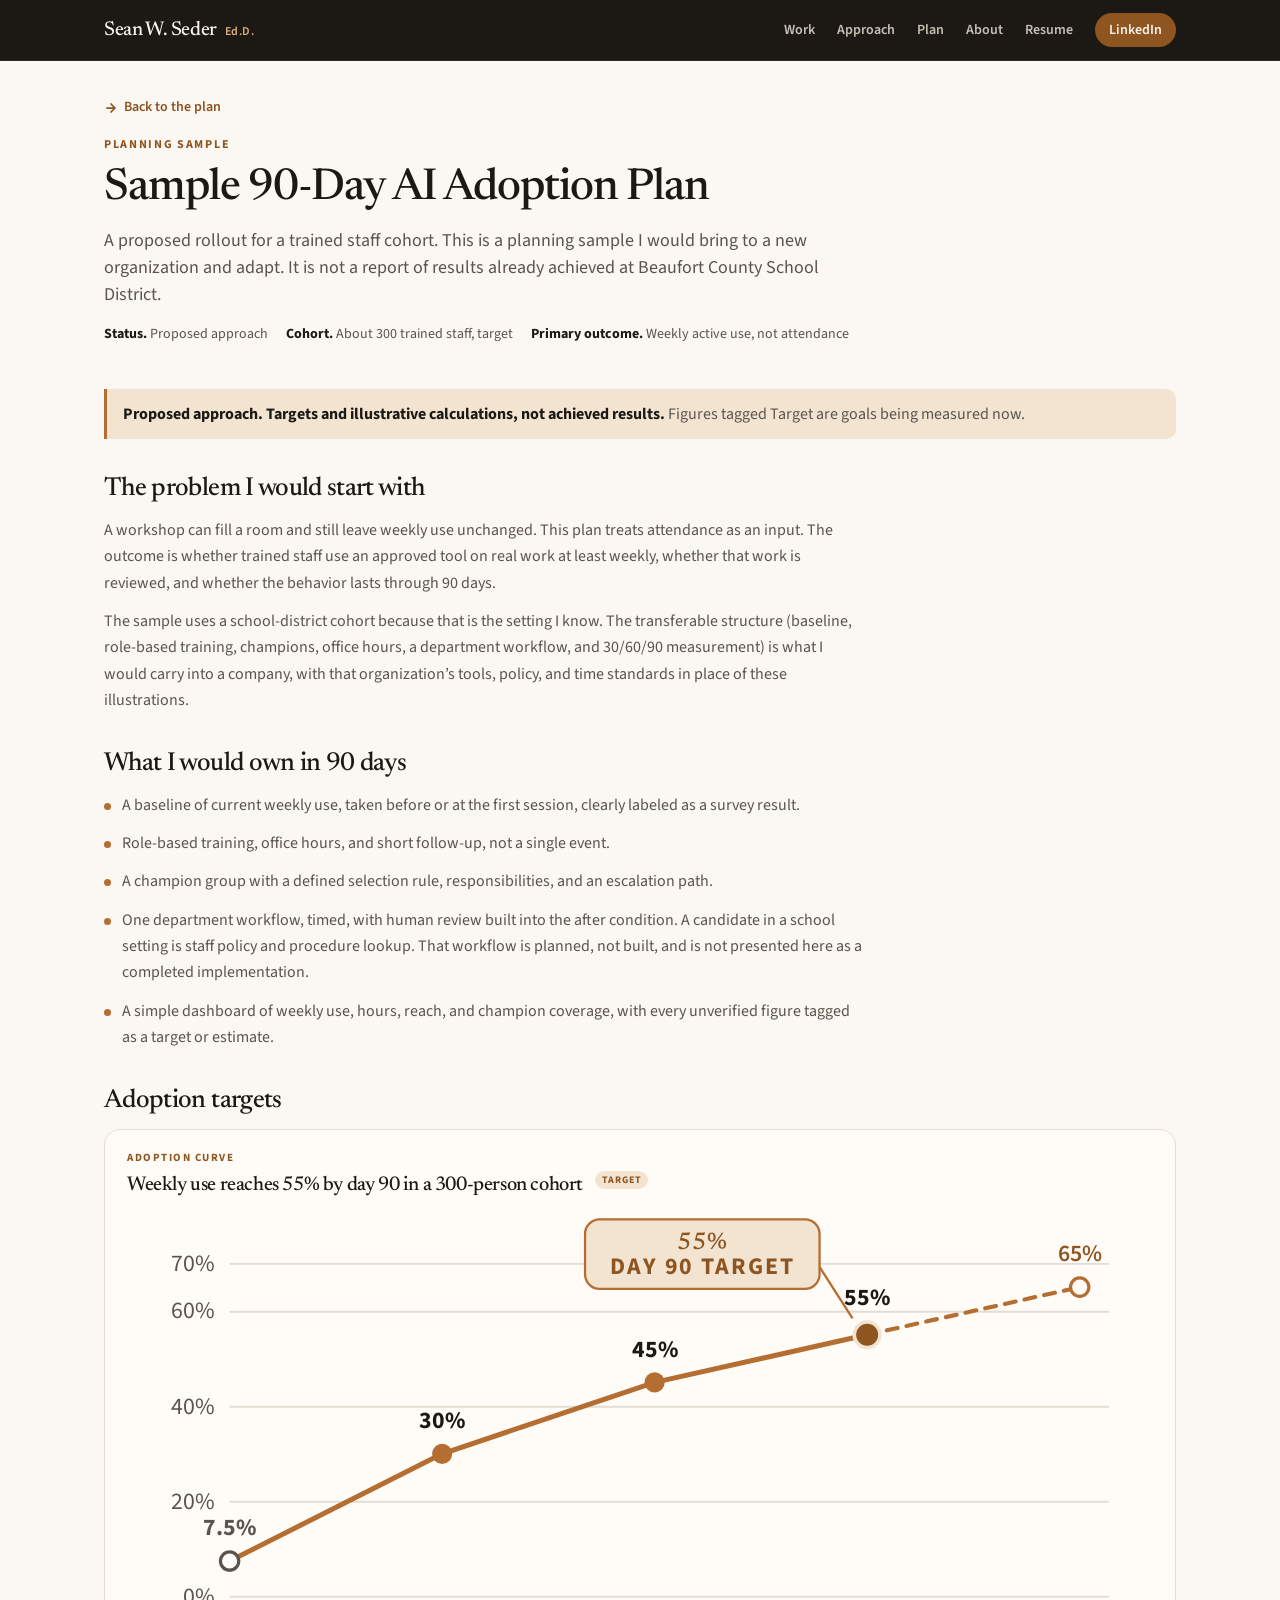
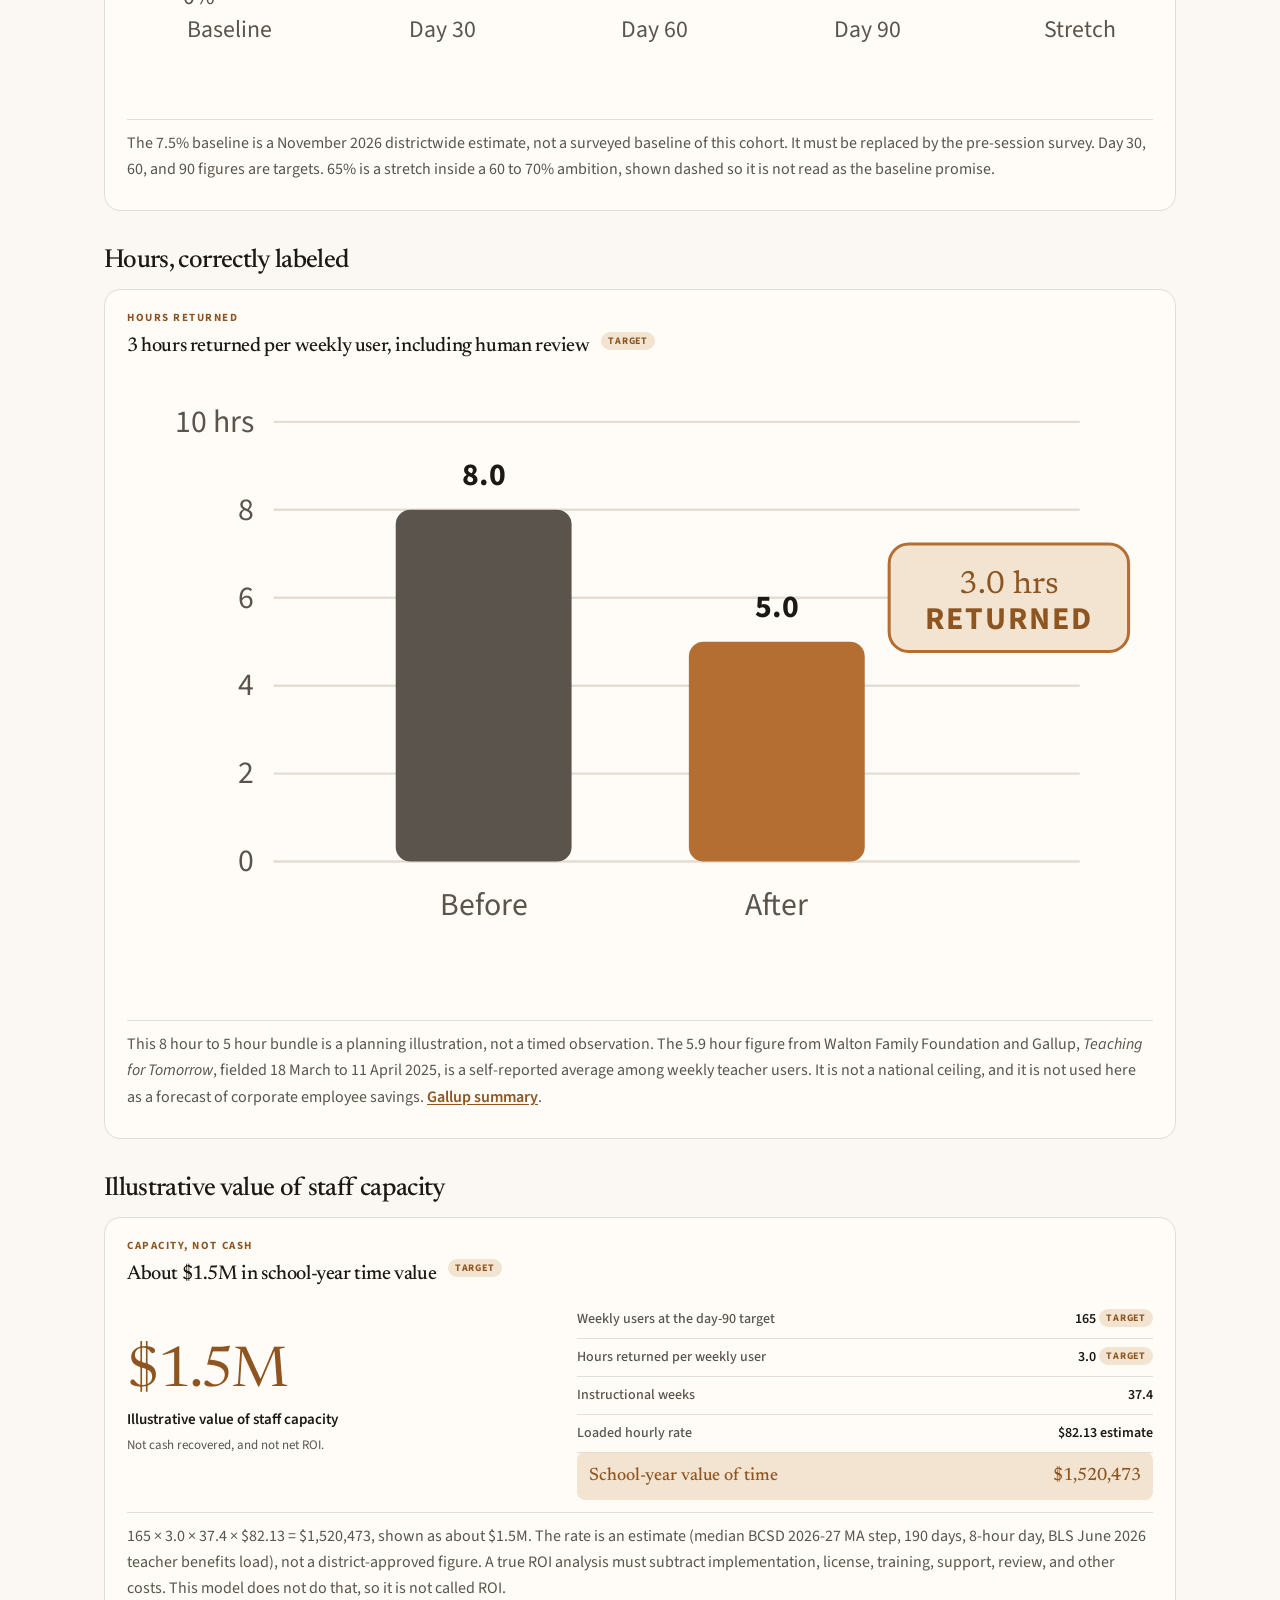
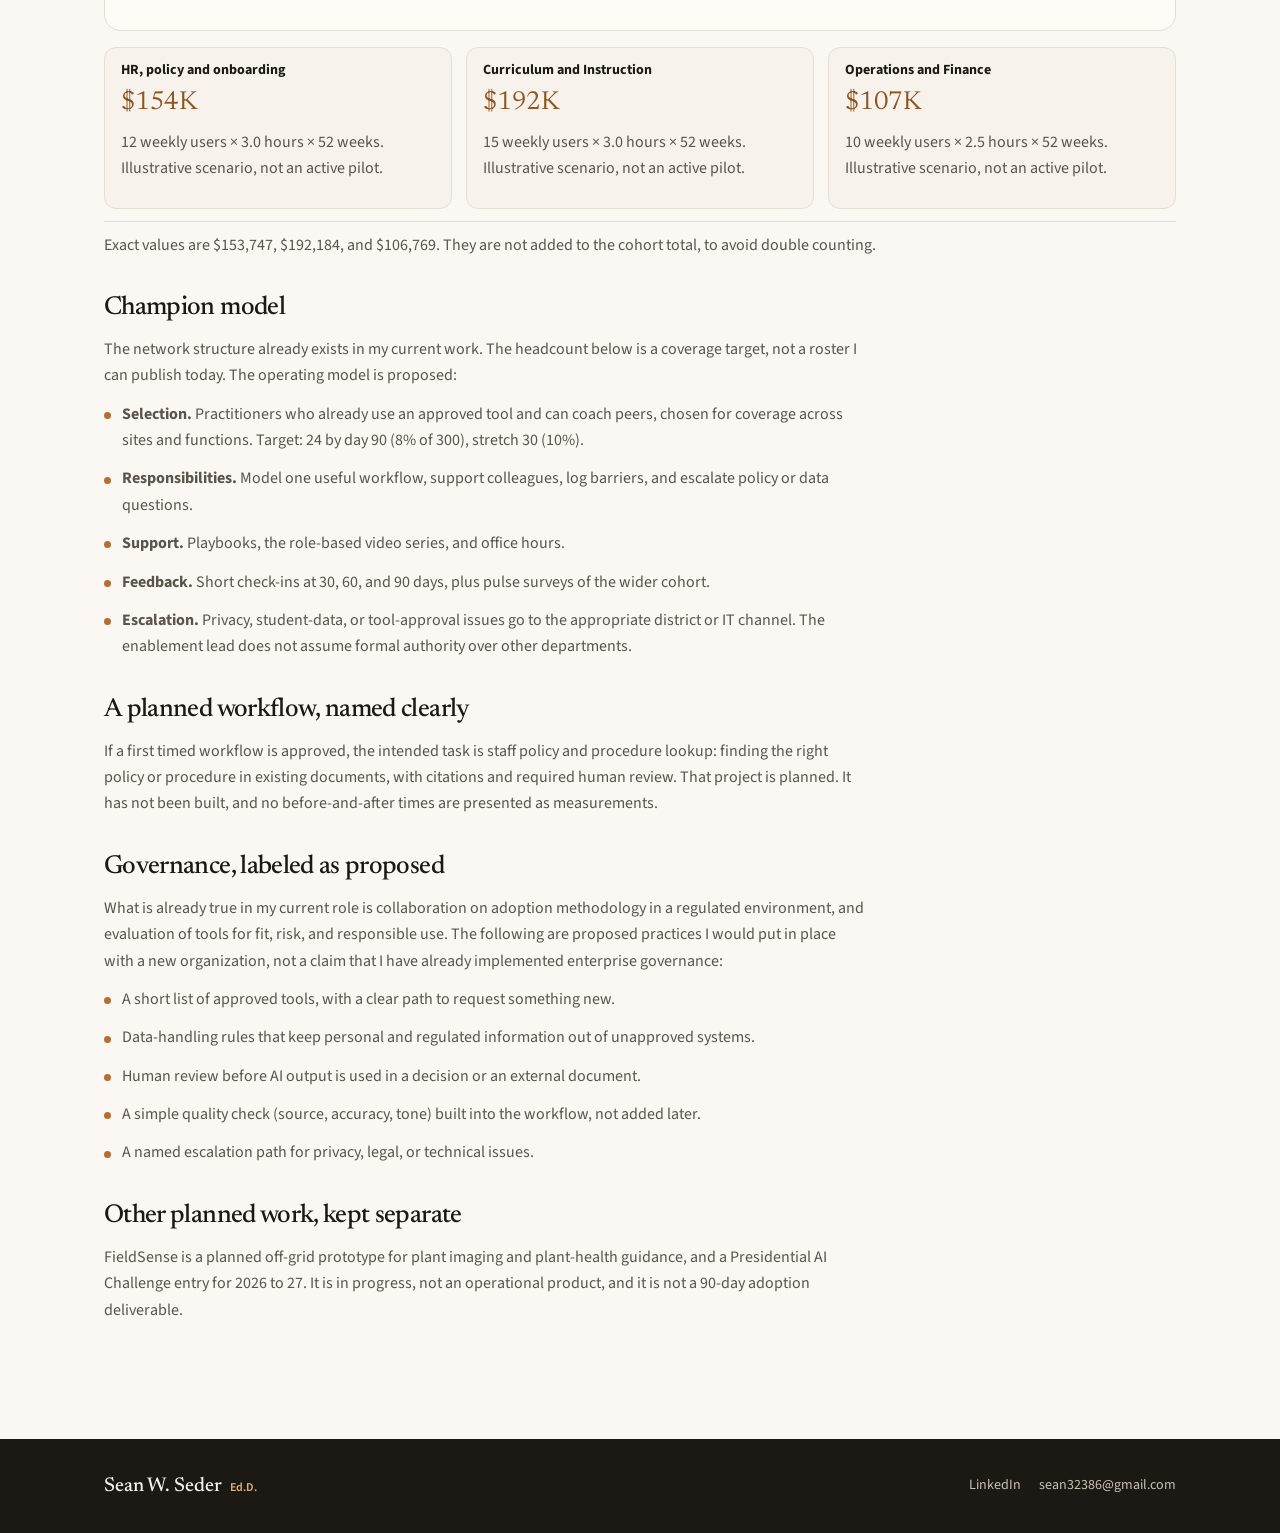
==== case-90day.html @ 85eab25c "Publish portfolio v7; keep v6 at /v6/" ====
<!DOCTYPE html>
<html lang="en">
<head>
<meta charset="utf-8">
<meta name="viewport" content="width=device-width, initial-scale=1">
<title>Sample 90-Day AI Adoption Plan | Sean W. Seder, Ed.D.</title>
<meta name="description" content="A proposed 90-day AI adoption plan with labeled targets, not achieved results, by Sean W. Seder, Ed.D.">
<link rel="preconnect" href="https://fonts.googleapis.com">
<link rel="preconnect" href="https://fonts.gstatic.com" crossorigin>
<link href="https://fonts.googleapis.com/css2?family=Newsreader:opsz,wght@6..72,500;6..72,600&family=Source+Sans+3:wght@400;600;700&display=swap" rel="stylesheet">
<link rel="stylesheet" href="styles.css">
<style>/* Concept B v7. Public, evidence-first. No em dashes in any copy. */
:root {
  --charcoal: #1C1915;
  --charcoal-800: #2C2823;
  --stone-600: #5A544C;
  --stone-200: #E4DDD4;
  --stone-100: #EFE8DF;
  --stone-on-dark: #C9C0B4;
  --ivory: #F7F3EC;
  --paper: #FBF7F2;
  --cream: #FFFCF8;
  --copper: #B56E32;
  --copper-dark: #8E5520;
  --copper-deep: #7A481C;
  --copper-light: #E0B07A;
  --copper-soft: #F3E4D2;
  --copper-line: #C4A574;
  --focus: #8E5520;
  --shadow: 0 16px 40px rgba(28, 25, 21, 0.10);
  --shadow-soft: 0 8px 24px rgba(28, 25, 21, 0.06);
  --wrap: 1120px;
  --pad: 24px;
}
* { box-sizing: border-box; margin: 0; padding: 0; }
html { scroll-behavior: smooth; }
html, body {
  background: var(--paper);
  color: var(--charcoal);
  font-family: "Source Sans 3", "Source Sans Pro", sans-serif;
  line-height: 1.5;
  -webkit-font-smoothing: antialiased;
  text-rendering: optimizeLegibility;
}
body { overflow-x: clip; }
img { display: block; max-width: 100%; height: auto; }
a { color: inherit; text-decoration: none; }
a:hover { color: var(--copper-dark); }
button { font: inherit; background: none; border: 0; cursor: pointer; color: inherit; }
ul, ol { list-style: none; }
h1, h2, h3, h4, .serif {
  font-family: Newsreader, "Times New Roman", serif;
  font-weight: 500;
  letter-spacing: -0.025em;
  line-height: 1.15;
  color: var(--charcoal);
}
:focus-visible { outline: 2px solid var(--focus); outline-offset: 3px; }

.skip {
  position: absolute; left: 16px; top: -48px;
  background: var(--charcoal); color: var(--ivory);
  padding: 8px 14px; z-index: 50; border-radius: 6px; font-weight: 600; font-size: 14px;
}
.skip:focus { top: 10px; }

.wrap {
  width: 100%;
  max-width: var(--wrap);
  margin: 0 auto;
  padding-left: var(--pad);
  padding-right: var(--pad);
}

/* Target tag: small, tasteful, for unverified figures only */
.tg, .tag-target {
  display: inline-flex; align-items: center; justify-content: center;
  height: 18px; padding: 0 7px; border-radius: 100px;
  font-family: "Source Sans 3", sans-serif;
  font-size: 10px; font-weight: 700; letter-spacing: 0.08em;
  text-transform: uppercase; line-height: 1;
  background: var(--copper-soft); color: var(--copper-dark);
  vertical-align: middle; white-space: nowrap;
  position: relative; top: -1px;
}
h2 .tg, h3 .tg, .kpi-value .tg { margin-left: 8px; top: -6px; }
.kpi-value .tg { top: -12px; }

.status {
  display: inline-flex; align-items: center; height: 22px; padding: 0 9px;
  border-radius: 100px; font-size: 11px; font-weight: 600;
  letter-spacing: 0.05em; text-transform: uppercase; white-space: nowrap;
}
.status-delivered { background: var(--stone-100); color: var(--charcoal-800); }
.status-proto { background: var(--copper-soft); color: var(--copper-dark); }
.status-beta { background: var(--stone-100); color: var(--charcoal-800); }
.status-plan { background: var(--cream); color: var(--copper-dark); border: 1px dashed var(--copper-line); }

.kicker {
  font-size: 12px; letter-spacing: 0.14em; text-transform: uppercase;
  color: var(--copper-dark); font-weight: 700; margin-bottom: 8px;
}
.kicker.on-dark { color: var(--copper-light); }
.section-title { font-size: clamp(26px, 3vw, 34px); }
.section-head {
  display: flex; justify-content: space-between; align-items: flex-end;
  gap: 24px; margin-bottom: 28px; flex-wrap: wrap;
}
.section-lede {
  font-size: 16px; color: var(--stone-600); max-width: 520px; line-height: 1.5;
}

/* Header */
.site-header {
  background: var(--charcoal); color: var(--ivory);
  position: sticky; top: 0; z-index: 30;
  border-bottom: 1px solid rgba(247, 243, 236, 0.08);
}
.site-header .wrap {
  min-height: 60px;
  display: flex; align-items: center; gap: 20px;
}
.wordmark {
  display: flex; align-items: baseline; gap: 8px;
  color: var(--ivory); flex-shrink: 0;
}
.wordmark:hover { color: var(--ivory); }
.wm-name {
  font-family: Newsreader, serif; font-weight: 500;
  font-size: 20px; letter-spacing: -0.02em; line-height: 1;
}
.wm-edd {
  font-family: "Source Sans 3", sans-serif;
  font-size: 12px; font-weight: 600; letter-spacing: 0.04em;
  color: var(--copper-light);
}
.primary-nav {
  display: flex; align-items: center; gap: 22px; margin-left: auto;
  font-size: 14px; font-weight: 600; color: var(--stone-on-dark);
}
.primary-nav a:hover { color: var(--ivory); }
.nav-cta {
  background: var(--copper-dark); color: var(--ivory) !important;
  height: 34px; padding: 0 14px; border-radius: 999px;
  display: inline-flex; align-items: center;
}
.nav-cta:hover { background: var(--copper-deep); color: var(--ivory) !important; }
.menu-toggle { display: none; }
.mobile-panel { display: none; }

/* Buttons */
.btn {
  display: inline-flex; align-items: center; justify-content: center;
  height: 44px; padding: 0 20px; border-radius: 999px;
  font-size: 15px; font-weight: 600; gap: 8px;
}
.btn-primary { background: var(--copper-dark); color: var(--ivory) !important; }
.btn-primary:hover { background: var(--copper-deep); color: var(--ivory) !important; }
.btn-ghost { background: transparent; color: var(--ivory) !important; border: 1px solid rgba(247, 243, 236, 0.30); }
.btn-ghost:hover { border-color: var(--ivory); color: var(--ivory) !important; }
.btn-ghost-dark { background: transparent; color: var(--charcoal); border: 1px solid var(--stone-200); }
.btn-ghost-dark:hover { border-color: var(--charcoal); color: var(--charcoal); }

/* Hero */
.hero {
  background: var(--charcoal); color: var(--ivory);
  padding: 48px 0 92px;
}
.hero .wrap {
  display: grid; grid-template-columns: 200px 1fr; gap: 56px; align-items: center;
}
.portrait { justify-self: start; }
.photo-wrap {
  position: relative; width: 200px; height: 200px;
}
.photo-accent {
  /* One simple copper rounded square, offset. No rings. */
  position: absolute; right: -10px; bottom: -10px;
  width: 186px; height: 186px; border-radius: 28px;
  background: var(--copper); z-index: 0;
}
.photo {
  position: relative; z-index: 1;
  width: 186px; height: 186px; border-radius: 24px;
  overflow: hidden;
  background: var(--stone-100);
  box-shadow: 0 8px 24px rgba(0, 0, 0, 0.28);
}
.photo img { width: 100%; height: 100%; object-fit: cover; object-position: center 18%; }
.hero-copy { min-width: 0; }
.hero h1 {
  font-size: clamp(34px, 4.4vw, 52px);
  line-height: 1.04;
  color: var(--ivory);
  margin: 0 0 16px;
}
.hero-support {
  font-size: 18px; line-height: 1.45;
  color: var(--stone-on-dark);
  max-width: 640px;
  font-weight: 400;
}
.avail {
  margin-top: 16px;
  font-size: 14px; font-weight: 600;
  color: var(--copper-light);
  letter-spacing: 0.01em;
}
.hero .rule { width: 48px; height: 2px; background: var(--copper); margin: 22px 0; }
.hero .actions { display: flex; gap: 12px; flex-wrap: wrap; }

/* Proof band */
.proof {
  position: relative; z-index: 2;
  margin-top: -52px; padding-bottom: 8px;
}
.proof-card {
  background: var(--cream);
  border: 1px solid var(--stone-200);
  border-radius: 18px;
  box-shadow: var(--shadow);
  display: grid;
  grid-template-columns: repeat(4, 1fr);
  overflow: hidden;
}
.kpi {
  padding: 22px 22px 20px;
  border-right: 1px solid var(--stone-200);
  min-width: 0;
}
.kpi:last-child { border-right: 0; }
.kpi-value {
  font-family: Newsreader, serif;
  font-weight: 500;
  font-size: clamp(32px, 3.2vw, 44px);
  letter-spacing: -0.03em;
  line-height: 1;
  color: var(--charcoal);
  font-variant-numeric: tabular-nums;
  font-feature-settings: "tnum";
}
.kpi-value .unit { font-size: 0.52em; letter-spacing: -0.02em; }
.kpi-label { font-size: 14px; font-weight: 600; line-height: 1.3; margin-top: 10px; color: var(--charcoal); }
.kpi-sub { font-size: 13px; color: var(--stone-600); line-height: 1.4; margin-top: 4px; }

/* Sections */
section.work, section.approach, section.plan, section.about, section.contact, section.case {
  padding: 72px 0;
}
section.approach, section.about { background: var(--ivory); border-top: 1px solid var(--stone-200); border-bottom: 1px solid var(--stone-200); }
section.plan { padding-top: 72px; }

/* Work cards */
.cards { display: grid; grid-template-columns: repeat(3, 1fr); gap: 20px; }
.card {
  background: var(--cream); border: 1px solid var(--stone-200); border-radius: 16px;
  overflow: hidden; display: flex; flex-direction: column; min-width: 0;
  box-shadow: var(--shadow-soft);
}
.card:hover { border-color: var(--copper-line); }
.card-visual {
  height: 168px; background: var(--ivory);
  border-bottom: 1px solid var(--stone-200);
  display: flex; align-items: center; justify-content: center;
  padding: 16px 18px;
}
.card-visual svg { width: 100%; height: 100%; }
.card-body { padding: 18px 20px 20px; display: flex; flex-direction: column; flex: 1; }
.card-top { display: flex; justify-content: space-between; align-items: flex-start; gap: 10px; margin-bottom: 8px; }
.card h3 { font-size: 22px; }
.card-desc { font-size: 15px; line-height: 1.5; color: var(--stone-600); margin: 8px 0 16px; }
.card-link {
  margin-top: auto; font-size: 14px; font-weight: 700; color: var(--copper-dark);
  display: inline-flex; align-items: center; gap: 6px;
}
.card-link:hover { color: var(--copper-deep); }
.card-link svg { width: 14px; height: 14px; }

/* Approach */
.steps { display: grid; grid-template-columns: repeat(2, 1fr); gap: 18px; }
.step {
  background: var(--cream); border: 1px solid var(--stone-200);
  border-radius: 14px; padding: 20px 22px;
}
.step-num {
  font-family: Newsreader, serif; font-size: 22px; color: var(--copper-dark);
  font-weight: 500; margin-bottom: 6px;
}
.step h3 { font-size: 20px; margin-bottom: 8px; }
.step p { font-size: 15px; color: var(--stone-600); line-height: 1.5; }

/* Plan notice */
.plan-note {
  font-size: 15px; color: var(--stone-600);
  background: var(--copper-soft);
  border-left: 3px solid var(--copper);
  padding: 12px 16px; border-radius: 0 10px 10px 0;
  margin-bottom: 28px; line-height: 1.45;
}
.plan-note strong { color: var(--charcoal); font-weight: 700; }

.exhibits { display: grid; grid-template-columns: 1fr 1fr; gap: 20px; }
.exhibit {
  background: var(--cream);
  border: 1px solid var(--stone-200);
  border-radius: 16px;
  padding: 20px 22px 16px;
  display: flex; flex-direction: column; min-width: 0;
}
.exhibit.wide { grid-column: 1 / -1; }
.exhibit-kicker {
  font-size: 11px; letter-spacing: 0.14em; text-transform: uppercase;
  color: var(--copper-dark); font-weight: 700; margin-bottom: 6px;
}
.exhibit-title {
  font-family: Newsreader, serif; font-weight: 500; font-size: 20px;
  letter-spacing: -0.02em; line-height: 1.3; margin-bottom: 14px;
}
.exhibit-viz { flex: 1; display: flex; align-items: center; justify-content: center; min-width: 0; }
.exhibit-viz svg { width: 100%; height: auto; max-width: 100%; }
.exhibit-source {
  font-size: 12.5px; color: var(--stone-600); line-height: 1.45;
  margin-top: 12px; padding-top: 10px; border-top: 1px solid var(--stone-200);
}
.exhibit-source a { color: var(--copper-dark); font-weight: 600; text-decoration: underline; text-underline-offset: 2px; }

/* Value block */
.value-grid { display: grid; grid-template-columns: 0.85fr 1.15fr; gap: 24px; align-items: center; width: 100%; }
.value-hero { text-align: left; }
.value-amount {
  font-family: Newsreader, serif; font-size: 56px; letter-spacing: -0.03em; line-height: 1;
  color: var(--copper-dark); font-variant-numeric: tabular-nums;
}
.value-caption { font-size: 15px; font-weight: 600; margin-top: 8px; }
.value-sub { font-size: 13px; color: var(--stone-600); margin-top: 4px; }
.formula { width: 100%; border-collapse: collapse; font-size: 14px; }
.formula th, .formula td {
  text-align: left; padding: 8px 0; border-bottom: 1px solid var(--stone-200); vertical-align: top;
}
.formula th { font-weight: 500; color: var(--stone-600); padding-right: 12px; }
.formula td { text-align: right; font-variant-numeric: tabular-nums; font-weight: 600; }
.formula tr.total th, .formula tr.total td {
  border-bottom: 0; background: var(--copper-soft);
  font-family: Newsreader, serif; font-size: 18px; font-weight: 500; color: var(--copper-dark);
  padding: 10px 12px;
}
.formula tr.total th { border-radius: 8px 0 0 8px; }
.formula tr.total td { border-radius: 0 8px 8px 0; }

.depts { display: grid; grid-template-columns: repeat(3, 1fr); gap: 14px; width: 100%; }
.dept {
  background: var(--ivory); border: 1px solid var(--stone-200);
  border-radius: 12px; padding: 14px 16px;
}
.dept h4 { font-family: "Source Sans 3", sans-serif; font-size: 14px; font-weight: 700; letter-spacing: 0; margin-bottom: 6px; }
.dept .amt {
  font-family: Newsreader, serif; font-size: 26px; color: var(--copper-dark);
  letter-spacing: -0.02em; font-variant-numeric: tabular-nums;
}
.dept p { font-size: 13px; color: var(--stone-600); margin-top: 6px; line-height: 1.4; }

/* Champions */
.champ-grid { display: grid; grid-template-columns: 160px 1fr; gap: 24px; width: 100%; align-items: start; }
.champ-stat { text-align: left; }
.champ-num {
  font-family: Newsreader, serif; font-size: 56px; letter-spacing: -0.03em; line-height: 1;
  color: var(--copper-dark); font-variant-numeric: tabular-nums;
}
.champ-list { display: grid; gap: 10px; }
.champ-item { font-size: 14.5px; color: var(--stone-600); line-height: 1.45; }
.champ-item strong { color: var(--charcoal); font-weight: 700; display: block; margin-bottom: 1px; }

/* Reach / quality */
.bars { width: 100%; display: grid; gap: 12px; }
.bar-row { display: grid; grid-template-columns: 88px 1fr 64px; gap: 10px; align-items: center; font-size: 13px; }
.bar-row .lab { color: var(--stone-600); font-weight: 600; }
.bar-row .val { text-align: right; font-variant-numeric: tabular-nums; font-weight: 700; }
.bar-track { height: 12px; background: var(--stone-100); border-radius: 99px; overflow: hidden; }
.bar-fill { height: 100%; background: var(--copper); border-radius: 99px; }
.measure-list { display: grid; gap: 10px; width: 100%; }
.measure-item {
  display: grid; grid-template-columns: 28px 1fr; gap: 12px; align-items: start;
  font-size: 14.5px; color: var(--stone-600); line-height: 1.45;
}
.measure-item .dot {
  width: 28px; height: 28px; border-radius: 50%;
  background: var(--copper-soft); color: var(--copper-dark);
  display: flex; align-items: center; justify-content: center;
  font-size: 12px; font-weight: 700;
}

.plan-cta { margin-top: 28px; display: flex; justify-content: flex-start; }

/* About */
.about-grid { display: grid; grid-template-columns: 0.9fr 1.1fr; gap: 48px; }
.about-lead { font-family: Newsreader, serif; font-size: 24px; line-height: 1.35; margin-bottom: 16px; font-weight: 500; }
.about-grid p { font-size: 16px; line-height: 1.6; color: var(--stone-600); margin-bottom: 14px; }
.fact-list li {
  display: grid; grid-template-columns: 148px 1fr; gap: 16px;
  padding: 12px 0; border-bottom: 1px solid var(--stone-200);
  font-size: 15px; line-height: 1.45;
}
.fact-list li:first-child { border-top: 1px solid var(--stone-200); }
.fact-list strong { font-weight: 700; }
.fact-list span { color: var(--stone-600); }

/* Contact */
.contact-row {
  display: grid; grid-template-columns: 1.2fr 0.8fr; gap: 40px; align-items: start;
}
.contact-actions { display: flex; flex-wrap: wrap; gap: 12px; margin-top: 20px; }
.contact-list { display: grid; gap: 0; }
.contact-list a, .contact-list div {
  display: flex; justify-content: space-between; align-items: baseline; gap: 16px;
  padding: 14px 0; border-bottom: 1px solid var(--stone-200);
  font-size: 16px;
}
.contact-list a:first-child, .contact-list div:first-of-type { border-top: 1px solid var(--stone-200); }
.contact-list .lab { font-weight: 600; }
.contact-list .val { color: var(--stone-600); font-weight: 500; word-break: break-word; }

/* Footer */
.site-footer { background: var(--charcoal); color: var(--ivory); padding: 32px 0; }
.site-footer .wrap { display: flex; justify-content: space-between; align-items: center; gap: 24px; flex-wrap: wrap; }
.f-brand { display: flex; align-items: baseline; gap: 8px; }
.f-name { font-family: Newsreader, serif; font-size: 20px; font-weight: 500; }
.f-edd { font-size: 12px; font-weight: 600; color: var(--copper-light); }
.f-meta { font-size: 14px; color: var(--stone-on-dark); display: flex; gap: 18px; flex-wrap: wrap; }
.f-meta a:hover { color: var(--ivory); }

/* Case study pages */
.case-hero { padding: 36px 0 8px; }
.back {
  display: inline-flex; align-items: center; gap: 6px;
  font-size: 14px; font-weight: 600; color: var(--copper-dark); margin-bottom: 18px;
}
.case-hero h1 { font-size: clamp(30px, 4vw, 44px); margin: 10px 0 12px; max-width: 900px; }
.case-hero .lede { font-size: 18px; color: var(--stone-600); max-width: 720px; line-height: 1.5; }
.case-meta { display: flex; flex-wrap: wrap; gap: 8px 18px; margin-top: 16px; font-size: 14px; color: var(--stone-600); }
.case-meta strong { color: var(--charcoal); font-weight: 700; }
.case-body { padding: 36px 0 80px; }
.case-block { max-width: 760px; margin-bottom: 36px; }
.case-block h2 { font-size: 26px; margin-bottom: 12px; }
.case-block p, .case-block li { font-size: 16px; line-height: 1.65; color: var(--stone-600); margin-bottom: 12px; }
.case-block ul, .case-block ol { padding-left: 0; }
.case-block li { padding-left: 18px; position: relative; }
.case-block li::before {
  content: ""; position: absolute; left: 0; top: 0.7em;
  width: 7px; height: 7px; border-radius: 50%; background: var(--copper);
}
.case-block.wide { max-width: 1120px; }
.split { display: grid; grid-template-columns: 1fr 1fr; gap: 16px; margin: 16px 0 8px; }
.panel {
  background: var(--cream); border: 1px solid var(--stone-200);
  border-radius: 12px; padding: 16px 18px;
}
.panel h3 { font-family: "Source Sans 3", sans-serif; font-size: 14px; font-weight: 700; letter-spacing: 0; margin-bottom: 8px; }
.panel p, .panel li { font-size: 14.5px; margin-bottom: 6px; }
.missing {
  background: var(--ivory); border: 1px dashed var(--copper-line);
  border-radius: 12px; padding: 14px 16px; font-size: 14.5px; color: var(--stone-600);
}
.missing strong { color: var(--charcoal); }

/* Arch diagram helpers */
.arch {
  width: 100%; background: var(--cream); border: 1px solid var(--stone-200);
  border-radius: 16px; padding: 16px 12px 8px; margin: 8px 0 20px;
}

/* Responsive */
@media (max-width: 980px) {
  :root { --pad: 20px; }
  .hero .wrap { grid-template-columns: 160px 1fr; gap: 32px; }
  .photo-wrap, .photo-accent, .photo { }
  .photo-wrap { width: 160px; height: 160px; }
  .photo-accent { width: 148px; height: 148px; right: -8px; bottom: -8px; border-radius: 22px; }
  .photo { width: 148px; height: 148px; border-radius: 20px; }
  .proof-card, .cards, .exhibits, .steps, .about-grid, .contact-row, .value-grid, .depts, .champ-grid, .split {
    grid-template-columns: 1fr 1fr;
  }
  .depts, .champ-grid, .value-grid, .about-grid, .contact-row { grid-template-columns: 1fr; }
  .cards { grid-template-columns: 1fr; }
  .primary-nav a:not(.nav-cta) { display: none; }
  .menu-toggle { display: inline-flex; margin-left: auto; color: var(--ivory); font-size: 14px; font-weight: 600; height: 34px; padding: 0 12px; border: 1px solid rgba(247,243,236,0.28); border-radius: 999px; align-items: center; }
  .site-header { position: relative; }
  .site-header.is-open .mobile-panel,
  .site-header:has(.menu-toggle[open]) { }
  .mobile-panel {
    display: none; position: absolute; left: 0; right: 0; top: 100%;
    background: var(--charcoal); border-bottom: 1px solid rgba(247,243,236,0.1);
    padding: 8px 24px 20px; flex-direction: column; gap: 4px;
  }
  .site-header:has(.menu-toggle[open]) .mobile-panel,
  .mobile-panel.is-on { display: flex; }
  .mobile-panel a {
    color: var(--stone-on-dark); font-weight: 600; font-size: 16px; padding: 10px 0;
    border-bottom: 1px solid rgba(247,243,236,0.08);
  }
  .mobile-panel a:hover { color: var(--ivory); }
  /* details-based toggle */
  details.menu-toggle { position: static; }
  details.menu-toggle summary { list-style: none; cursor: pointer; }
  details.menu-toggle summary::-webkit-details-marker { display: none; }
  details.menu-toggle[open] + .mobile-panel { display: flex; }
}
/* Fallback if :has not applied: use checkbox */
@media (max-width: 980px) {
  #nav-check { display: none; }
  #nav-check:checked ~ .mobile-panel { display: flex; }
}

@media (max-width: 700px) {
  :root { --pad: 16px; }
  .hero { padding: 32px 0 80px; }
  .hero .wrap { grid-template-columns: 1fr; gap: 24px; justify-items: start; }
  .hero h1 { font-size: 32px; }
  .hero-support { font-size: 16px; }
  .proof-card { grid-template-columns: 1fr; }
  .kpi { border-right: 0; border-bottom: 1px solid var(--stone-200); }
  .kpi:last-child { border-bottom: 0; }
  .exhibits, .steps, .split { grid-template-columns: 1fr; }
  section.work, section.approach, section.plan, section.about, section.contact, section.case { padding: 48px 0; }
  .value-amount, .champ-num { font-size: 44px; }
  .bar-row { grid-template-columns: 72px 1fr 56px; font-size: 12.5px; }
  .fact-list li { grid-template-columns: 1fr; gap: 4px; }
  .section-head { align-items: flex-start; }
}

@media (prefers-reduced-motion: reduce) {
  html { scroll-behavior: auto; }
}

/* Nav checkbox pattern */
.nav-check { position: absolute; width: 1px; height: 1px; overflow: hidden; clip: rect(0 0 0 0); }
label.menu-toggle { display: none; }
.mobile-panel { display: none; }

@media (max-width: 980px) {
  .primary-nav { display: none; }
  label.menu-toggle {
    display: inline-flex; margin-left: auto;
    color: var(--ivory); font-size: 14px; font-weight: 600;
    height: 34px; padding: 0 14px;
    border: 1px solid rgba(247,243,236,0.28); border-radius: 999px;
    align-items: center; cursor: pointer;
  }
  label.menu-toggle:hover { border-color: var(--ivory); }
  .header-cta { display: inline-flex; }
  .mobile-panel {
    display: none; position: absolute; left: 0; right: 0; top: 100%;
    background: var(--charcoal);
    border-bottom: 1px solid rgba(247,243,236,0.1);
    padding: 8px var(--pad) 16px;
    flex-direction: column;
  }
  .nav-check:checked ~ .mobile-panel { display: flex; }
  .nav-check:focus-visible + label.menu-toggle { outline: 2px solid var(--copper-light); outline-offset: 3px; }
  .mobile-panel a {
    color: var(--stone-on-dark); font-weight: 600; font-size: 16px; padding: 12px 0;
    border-bottom: 1px solid rgba(247,243,236,0.08);
  }
  .mobile-panel a:hover { color: var(--ivory); }
}

/* Always-visible LinkedIn on small screens */
.header-cta {
  background: var(--copper-dark); color: var(--ivory) !important;
  height: 34px; padding: 0 14px; border-radius: 999px;
  display: none; align-items: center; font-size: 14px; font-weight: 600;
}
.header-cta:hover { background: var(--copper-deep); color: var(--ivory) !important; }
@media (max-width: 980px) {
  .header-cta { display: inline-flex; }
}

/* Chart label floor */
.exhibit-viz text { font-size: 13px; }

/* Icon sizing: inline arrows must stay 14px, never the SVG default size */
.btn svg,
.card-link svg,
.back svg,
.plan-cta svg {
  width: 14px;
  height: 14px;
  flex-shrink: 0;
  display: block;
}
.btn { white-space: nowrap; }
.back { white-space: nowrap; }
.section-head > div { flex: 1 1 280px; min-width: 0; }
.section-lede { flex: 0 1 420px; }
.bar-row { grid-template-columns: 110px 1fr 64px; }
@media (max-width: 700px) {
  .bar-row { grid-template-columns: 100px 1fr 52px; }
}
.arch { overflow: hidden; }
</style>
<link rel="icon" href="assets/favicon.svg" type="image/svg+xml">
<link rel="icon" href="assets/favicon-32.png" sizes="32x32">
<link rel="apple-touch-icon" href="assets/favicon-180.png">
</head>
<body>
<a class="skip" href="#main">Skip to content</a>
<header class="site-header">
  <div class="wrap">
    <a class="wordmark" href="index.html">
      <span class="wm-name">Sean W. Seder</span>
      <span class="wm-edd">Ed.D.</span>
    </a>
    <input type="checkbox" id="nav-check" class="nav-check" />
    <label class="menu-toggle" for="nav-check">Menu</label>
    <a class="header-cta" href="https://www.linkedin.com/in/sean-seder-4b7b10126">LinkedIn</a>
    <nav class="primary-nav" aria-label="Primary">
      <a href="index.html#work">Work</a>
      <a href="index.html#approach">Approach</a>
      <a href="index.html#plan">Plan</a>
      <a href="index.html#about">About</a>
      <a href="Sean_Seder_Resume.pdf">Resume</a>
      <a class="nav-cta" href="https://www.linkedin.com/in/sean-seder-4b7b10126">LinkedIn</a>
    </nav>
    <nav class="mobile-panel" aria-label="Mobile">
      <a href="index.html#work">Work</a>
      <a href="index.html#approach">Approach</a>
      <a href="index.html#plan">Plan</a>
      <a href="index.html#about">About</a>
      <a href="Sean_Seder_Resume.pdf">Resume</a>
      <a href="https://www.linkedin.com/in/sean-seder-4b7b10126">LinkedIn</a>
    </nav>
  </div>
</header>
<main id="main">
<section class="case-hero">
  <div class="wrap">
    <a class="back" href="index.html#plan"><svg viewBox="0 0 14 14" width="14" height="14" fill="none" aria-hidden="true"><path d="M3 7h8M7 3l4 4-4 4" stroke="currentColor" stroke-width="1.75" stroke-linecap="round" stroke-linejoin="round"/></svg> Back to the plan</a>
    <div class="kicker">Planning sample</div>
    <h1>Sample 90-Day AI Adoption Plan</h1>
    <p class="lede">A proposed rollout for a trained staff cohort. This is a planning sample I would bring to a new organization and adapt. It is not a report of results already achieved at Beaufort County School District.</p>
    <div class="case-meta">
      <span><strong>Status.</strong> Proposed approach</span>
      <span><strong>Cohort.</strong> About 300 trained staff, target</span>
      <span><strong>Primary outcome.</strong> Weekly active use, not attendance</span>
    </div>
  </div>
</section>
<section class="case-body">
  <div class="wrap">
    <div class="case-block wide">
      <p class="plan-note"><strong>Proposed approach. Targets and illustrative calculations, not achieved results.</strong> Figures tagged Target are goals being measured now.</p>
    </div>
    <div class="case-block">
      <h2>The problem I would start with</h2>
      <p>A workshop can fill a room and still leave weekly use unchanged. This plan treats attendance as an input. The outcome is whether trained staff use an approved tool on real work at least weekly, whether that work is reviewed, and whether the behavior lasts through 90 days.</p>
      <p>The sample uses a school-district cohort because that is the setting I know. The transferable structure (baseline, role-based training, champions, office hours, a department workflow, and 30/60/90 measurement) is what I would carry into a company, with that organization’s tools, policy, and time standards in place of these illustrations.</p>
    </div>
    <div class="case-block">
      <h2>What I would own in 90 days</h2>
      <ul>
        <li>A baseline of current weekly use, taken before or at the first session, clearly labeled as a survey result.</li>
        <li>Role-based training, office hours, and short follow-up, not a single event.</li>
        <li>A champion group with a defined selection rule, responsibilities, and an escalation path.</li>
        <li>One department workflow, timed, with human review built into the after condition. A candidate in a school setting is staff policy and procedure lookup. That workflow is planned, not built, and is not presented here as a completed implementation.</li>
        <li>A simple dashboard of weekly use, hours, reach, and champion coverage, with every unverified figure tagged as a target or estimate.</li>
      </ul>
    </div>
    <div class="case-block wide">
      <h2>Adoption targets</h2>
      <div class="exhibit" style="margin-bottom:16px">
        <div class="exhibit-kicker">Adoption curve</div>
        <h3 class="exhibit-title">Weekly use reaches 55% by day 90 in a 300-person cohort <span class="tg">Target</span></h3>
        <div class="exhibit-viz"><svg viewBox="0 0 560 270" width="100%" role="img" aria-labelledby="adTitle adDesc">
  <title id="adTitle">Target adoption ladder from a 7.5 percent estimated baseline to a 55 percent day-90 target, with a 65 percent stretch</title>
  <desc id="adDesc">Line chart of weekly active use at an estimated baseline, then target values at day 30, day 60, day 90, and a stretch mark.</desc>
  <g fill="none" stroke="#E4DDD4" stroke-width="1">
    <line x1="56" y1="210" x2="536" y2="210"/>
    <line x1="56" y1="158.14" x2="536" y2="158.14"/>
    <line x1="56" y1="106.29" x2="536" y2="106.29"/>
    <line x1="56" y1="54.43" x2="536" y2="54.43"/>
    <line x1="56" y1="28.29" x2="536" y2="28.29"/>
  </g>
  <g font-family="Source Sans 3, sans-serif" font-size="13" fill="#5A544C" text-anchor="end">
    <text x="48" y="214">0%</text>
    <text x="48" y="162">20%</text>
    <text x="48" y="110">40%</text>
    <text x="48" y="58">60%</text>
    <text x="48" y="32">70%</text>
  </g>
  <g font-family="Source Sans 3, sans-serif" font-size="13" fill="#5A544C" text-anchor="middle">
    <text x="56" y="232">Baseline</text><text x="172" y="232">Day 30</text><text x="288" y="232">Day 60</text><text x="404" y="232">Day 90</text><text x="520" y="232">Stretch</text>
  </g>
  <path d="M56 190.5 L172 132.0 L288 93.0 L404 67.0" stroke="#B56E32" stroke-width="2.75" fill="none" stroke-linecap="round" stroke-linejoin="round"/>
  <path d="M404 67.0 L520 41.0" stroke="#B56E32" stroke-width="2.25" fill="none" stroke-dasharray="6 5" stroke-linecap="round"/>
  <circle cx="56" cy="190.5" r="5" fill="#FFFCF8" stroke="#5A544C" stroke-width="1.75"/>
  <circle cx="172" cy="132.0" r="5.5" fill="#B56E32"/>
  <circle cx="288" cy="93.0" r="5.5" fill="#B56E32"/>
  <circle cx="404" cy="67.0" r="7" fill="#8E5520" stroke="#F3E4D2" stroke-width="2"/>
  <circle cx="520" cy="41.0" r="5" fill="#FFFCF8" stroke="#B56E32" stroke-width="1.75"/>
  <text x="56" y="176.5" text-anchor="middle" font-family="Source Sans 3, sans-serif" font-size="13" font-weight="700" fill="#5A544C">7.5%</text>
  <text x="172" y="118.0" text-anchor="middle" font-family="Source Sans 3, sans-serif" font-size="13" font-weight="700" fill="#1C1915">30%</text>
  <text x="288" y="79.0" text-anchor="middle" font-family="Source Sans 3, sans-serif" font-size="13" font-weight="700" fill="#1C1915">45%</text>
  <text x="404" y="51.0" text-anchor="middle" font-family="Source Sans 3, sans-serif" font-size="13" font-weight="700" fill="#1C1915">55%</text>
  <text x="520" y="27.0" text-anchor="middle" font-family="Source Sans 3, sans-serif" font-size="13" font-weight="600" fill="#8E5520">65%</text>
  <rect x="250" y="4" width="128" height="38" rx="8" fill="#F3E4D2" stroke="#B56E32" stroke-width="1.25"/>
  <text x="314" y="20" text-anchor="middle" font-family="Newsreader, serif" font-size="16" font-weight="500" fill="#8E5520">55%</text>
  <text x="314" y="34" text-anchor="middle" font-family="Source Sans 3, sans-serif" font-size="10" font-weight="700" fill="#8E5520" letter-spacing="0.08em">DAY 90 TARGET</text>
  <path d="M378 30 L396 58" stroke="#B56E32" stroke-width="1.25" fill="none"/>
</svg></div>
        <p class="exhibit-source">The 7.5% baseline is a November 2026 districtwide estimate, not a surveyed baseline of this cohort. It must be replaced by the pre-session survey. Day 30, 60, and 90 figures are targets. 65% is a stretch inside a 60 to 70% ambition, shown dashed so it is not read as the baseline promise.</p>
      </div>
    </div>
    <div class="case-block wide">
      <h2>Hours, correctly labeled</h2>
      <div class="exhibit" style="margin-bottom:16px">
        <div class="exhibit-kicker">Hours returned</div>
        <h3 class="exhibit-title">3 hours returned per weekly user, including human review <span class="tg">Target</span></h3>
        <div class="exhibit-viz"><svg viewBox="0 0 420 260" width="100%" role="img" aria-labelledby="hrTitle hrDesc">
  <title id="hrTitle">Planning illustration of 8 hours before and 5 hours after, returning 3 hours per weekly user</title>
  <desc id="hrDesc">Two bars comparing a planned before time of 8 hours with a planned after time of 5 hours, including human review.</desc>
  <g fill="none" stroke="#E4DDD4" stroke-width="1">
    <line x1="60" y1="200" x2="390" y2="200"/>
    <line x1="60" y1="164" x2="390" y2="164"/>
    <line x1="60" y1="128" x2="390" y2="128"/>
    <line x1="60" y1="92" x2="390" y2="92"/>
    <line x1="60" y1="56" x2="390" y2="56"/>
    <line x1="60" y1="20" x2="390" y2="20"/>
  </g>
  <g font-family="Source Sans 3, sans-serif" font-size="13" fill="#5A544C" text-anchor="end">
    <text x="52" y="204">0</text>
    <text x="52" y="168">2</text>
    <text x="52" y="132">4</text>
    <text x="52" y="96">6</text>
    <text x="52" y="60">8</text>
    <text x="52" y="24">10 hrs</text>
  </g>
  <rect x="110" y="56" width="72" height="144" rx="6" fill="#5A544C"/>
  <rect x="230" y="110" width="72" height="90" rx="6" fill="#B56E32"/>
  <text x="146" y="46" text-anchor="middle" font-family="Source Sans 3, sans-serif" font-size="15" font-weight="700" fill="#1C1915">8.0</text>
  <text x="266" y="100" text-anchor="middle" font-family="Source Sans 3, sans-serif" font-size="15" font-weight="700" fill="#1C1915">5.0</text>
  <text x="146" y="222" text-anchor="middle" font-family="Source Sans 3, sans-serif" font-size="13" fill="#5A544C">Before</text>
  <text x="266" y="222" text-anchor="middle" font-family="Source Sans 3, sans-serif" font-size="13" fill="#5A544C">After</text>
  <rect x="312" y="70" width="98" height="44" rx="8" fill="#F3E4D2" stroke="#B56E32" stroke-width="1.25"/>
  <text x="361" y="90" text-anchor="middle" font-family="Newsreader, serif" font-size="16" fill="#8E5520">3.0 hrs</text>
  <text x="361" y="105" text-anchor="middle" font-family="Source Sans 3, sans-serif" font-size="10" font-weight="700" fill="#8E5520" letter-spacing="0.06em">RETURNED</text>
</svg></div>
        <p class="exhibit-source">This 8 hour to 5 hour bundle is a planning illustration, not a timed observation. The 5.9 hour figure from Walton Family Foundation and Gallup, <em>Teaching for Tomorrow</em>, fielded 18 March to 11 April 2025, is a self-reported average among weekly teacher users. It is not a national ceiling, and it is not used here as a forecast of corporate employee savings. <a href="https://news.gallup.com/poll/691967/three-teachers-weekly-saving-six-weeks-year.aspx">Gallup summary</a>.</p>
      </div>
    </div>
    <div class="case-block wide">
      <h2>Illustrative value of staff capacity</h2>
      <div class="exhibit" style="margin-bottom:16px">
        <div class="exhibit-kicker">Capacity, not cash</div>
        <h3 class="exhibit-title">About $1.5M in school-year time value <span class="tg">Target</span></h3>
        <div class="value-grid">
          <div class="value-hero">
            <div class="value-amount">$1.5M</div>
            <div class="value-caption">Illustrative value of staff capacity</div>
            <div class="value-sub">Not cash recovered, and not net ROI.</div>
          </div>
          <table class="formula">
            <tr><th>Weekly users at the day-90 target</th><td>165 <span class="tg">Target</span></td></tr>
            <tr><th>Hours returned per weekly user</th><td>3.0 <span class="tg">Target</span></td></tr>
            <tr><th>Instructional weeks</th><td>37.4</td></tr>
            <tr><th>Loaded hourly rate</th><td>$82.13 estimate</td></tr>
            <tr class="total"><th>School-year value of time</th><td>$1,520,473</td></tr>
          </table>
        </div>
        <p class="exhibit-source">165 × 3.0 × 37.4 × $82.13 = $1,520,473, shown as about $1.5M. The rate is an estimate (median BCSD 2026-27 MA step, 190 days, 8-hour day, BLS June 2026 teacher benefits load), not a district-approved figure. A true ROI analysis must subtract implementation, license, training, support, review, and other costs. This model does not do that, so it is not called ROI.</p>
      </div>
      <div class="depts" style="margin-top:8px">
        <div class="dept">
          <h4>HR, policy and onboarding</h4>
          <div class="amt">$154K</div>
          <p>12 weekly users × 3.0 hours × 52 weeks. Illustrative scenario, not an active pilot.</p>
        </div>
        <div class="dept">
          <h4>Curriculum and Instruction</h4>
          <div class="amt">$192K</div>
          <p>15 weekly users × 3.0 hours × 52 weeks. Illustrative scenario, not an active pilot.</p>
        </div>
        <div class="dept">
          <h4>Operations and Finance</h4>
          <div class="amt">$107K</div>
          <p>10 weekly users × 2.5 hours × 52 weeks. Illustrative scenario, not an active pilot.</p>
        </div>
      </div>
      <p class="exhibit-source" style="margin-top:12px">Exact values are $153,747, $192,184, and $106,769. They are not added to the cohort total, to avoid double counting.</p>
    </div>
    <div class="case-block">
      <h2>Champion model</h2>
      <p>The network structure already exists in my current work. The headcount below is a coverage target, not a roster I can publish today. The operating model is proposed:</p>
      <ul>
        <li><strong>Selection.</strong> Practitioners who already use an approved tool and can coach peers, chosen for coverage across sites and functions. Target: 24 by day 90 (8% of 300), stretch 30 (10%).</li>
        <li><strong>Responsibilities.</strong> Model one useful workflow, support colleagues, log barriers, and escalate policy or data questions.</li>
        <li><strong>Support.</strong> Playbooks, the role-based video series, and office hours.</li>
        <li><strong>Feedback.</strong> Short check-ins at 30, 60, and 90 days, plus pulse surveys of the wider cohort.</li>
        <li><strong>Escalation.</strong> Privacy, student-data, or tool-approval issues go to the appropriate district or IT channel. The enablement lead does not assume formal authority over other departments.</li>
      </ul>
    </div>
    <div class="case-block">
      <h2>A planned workflow, named clearly</h2>
      <p>If a first timed workflow is approved, the intended task is staff policy and procedure lookup: finding the right policy or procedure in existing documents, with citations and required human review. That project is planned. It has not been built, and no before-and-after times are presented as measurements.</p>
    </div>
    <div class="case-block">
      <h2>Governance, labeled as proposed</h2>
      <p>What is already true in my current role is collaboration on adoption methodology in a regulated environment, and evaluation of tools for fit, risk, and responsible use. The following are proposed practices I would put in place with a new organization, not a claim that I have already implemented enterprise governance:</p>
      <ul>
        <li>A short list of approved tools, with a clear path to request something new.</li>
        <li>Data-handling rules that keep personal and regulated information out of unapproved systems.</li>
        <li>Human review before AI output is used in a decision or an external document.</li>
        <li>A simple quality check (source, accuracy, tone) built into the workflow, not added later.</li>
        <li>A named escalation path for privacy, legal, or technical issues.</li>
      </ul>
    </div>
    <div class="case-block">
      <h2>Other planned work, kept separate</h2>
      <p>FieldSense is a planned off-grid prototype for plant imaging and plant-health guidance, and a Presidential AI Challenge entry for 2026 to 27. It is in progress, not an operational product, and it is not a 90-day adoption deliverable.</p>
    </div>
  </div>
</section>
</main><footer class="site-footer">
  <div class="wrap">
    <div class="f-brand">
      <span class="f-name">Sean W. Seder</span>
      <span class="f-edd">Ed.D.</span>
    </div>
    <div class="f-meta">
      <a href="https://www.linkedin.com/in/sean-seder-4b7b10126">LinkedIn</a>
      <a href="mailto:sean32386@gmail.com">sean32386@gmail.com</a>
    </div>
  </div>
</footer>
</body>
</html>
---- styles.css ----
/* Concept B v7. Public, evidence-first. No em dashes in any copy. */
:root {
  --charcoal: #1C1915;
  --charcoal-800: #2C2823;
  --stone-600: #5A544C;
  --stone-200: #E4DDD4;
  --stone-100: #EFE8DF;
  --stone-on-dark: #C9C0B4;
  --ivory: #F7F3EC;
  --paper: #FBF7F2;
  --cream: #FFFCF8;
  --copper: #B56E32;
  --copper-dark: #8E5520;
  --copper-deep: #7A481C;
  --copper-light: #E0B07A;
  --copper-soft: #F3E4D2;
  --copper-line: #C4A574;
  --focus: #8E5520;
  --shadow: 0 16px 40px rgba(28, 25, 21, 0.10);
  --shadow-soft: 0 8px 24px rgba(28, 25, 21, 0.06);
  --wrap: 1120px;
  --pad: 24px;
}
* { box-sizing: border-box; margin: 0; padding: 0; }
html { scroll-behavior: smooth; }
html, body {
  background: var(--paper);
  color: var(--charcoal);
  font-family: "Source Sans 3", "Source Sans Pro", sans-serif;
  line-height: 1.5;
  -webkit-font-smoothing: antialiased;
  text-rendering: optimizeLegibility;
}
body { overflow-x: clip; }
img { display: block; max-width: 100%; height: auto; }
a { color: inherit; text-decoration: none; }
a:hover { color: var(--copper-dark); }
button { font: inherit; background: none; border: 0; cursor: pointer; color: inherit; }
ul, ol { list-style: none; }
h1, h2, h3, h4, .serif {
  font-family: Newsreader, "Times New Roman", serif;
  font-weight: 500;
  letter-spacing: -0.025em;
  line-height: 1.15;
  color: var(--charcoal);
}
:focus-visible { outline: 2px solid var(--focus); outline-offset: 3px; }

.skip {
  position: absolute; left: 16px; top: -48px;
  background: var(--charcoal); color: var(--ivory);
  padding: 8px 14px; z-index: 50; border-radius: 6px; font-weight: 600; font-size: 14px;
}
.skip:focus { top: 10px; }

.wrap {
  width: 100%;
  max-width: var(--wrap);
  margin: 0 auto;
  padding-left: var(--pad);
  padding-right: var(--pad);
}

/* Target tag: small, tasteful, for unverified figures only */
.tg, .tag-target {
  display: inline-flex; align-items: center; justify-content: center;
  height: 18px; padding: 0 7px; border-radius: 100px;
  font-family: "Source Sans 3", sans-serif;
  font-size: 10px; font-weight: 700; letter-spacing: 0.08em;
  text-transform: uppercase; line-height: 1;
  background: var(--copper-soft); color: var(--copper-dark);
  vertical-align: middle; white-space: nowrap;
  position: relative; top: -1px;
}
h2 .tg, h3 .tg, .kpi-value .tg { margin-left: 8px; top: -6px; }
.kpi-value .tg { top: -12px; }

.status {
  display: inline-flex; align-items: center; height: 22px; padding: 0 9px;
  border-radius: 100px; font-size: 11px; font-weight: 600;
  letter-spacing: 0.05em; text-transform: uppercase; white-space: nowrap;
}
.status-delivered { background: var(--stone-100); color: var(--charcoal-800); }
.status-proto { background: var(--copper-soft); color: var(--copper-dark); }
.status-beta { background: var(--stone-100); color: var(--charcoal-800); }
.status-plan { background: var(--cream); color: var(--copper-dark); border: 1px dashed var(--copper-line); }

.kicker {
  font-size: 12px; letter-spacing: 0.14em; text-transform: uppercase;
  color: var(--copper-dark); font-weight: 700; margin-bottom: 8px;
}
.kicker.on-dark { color: var(--copper-light); }
.section-title { font-size: clamp(26px, 3vw, 34px); }
.section-head {
  display: flex; justify-content: space-between; align-items: flex-end;
  gap: 24px; margin-bottom: 28px; flex-wrap: wrap;
}
.section-lede {
  font-size: 16px; color: var(--stone-600); max-width: 520px; line-height: 1.5;
}

/* Header */
.site-header {
  background: var(--charcoal); color: var(--ivory);
  position: sticky; top: 0; z-index: 30;
  border-bottom: 1px solid rgba(247, 243, 236, 0.08);
}
.site-header .wrap {
  min-height: 60px;
  display: flex; align-items: center; gap: 20px;
}
.wordmark {
  display: flex; align-items: baseline; gap: 8px;
  color: var(--ivory); flex-shrink: 0;
}
.wordmark:hover { color: var(--ivory); }
.wm-name {
  font-family: Newsreader, serif; font-weight: 500;
  font-size: 20px; letter-spacing: -0.02em; line-height: 1;
}
.wm-edd {
  font-family: "Source Sans 3", sans-serif;
  font-size: 12px; font-weight: 600; letter-spacing: 0.04em;
  color: var(--copper-light);
}
.primary-nav {
  display: flex; align-items: center; gap: 22px; margin-left: auto;
  font-size: 14px; font-weight: 600; color: var(--stone-on-dark);
}
.primary-nav a:hover { color: var(--ivory); }
.nav-cta {
  background: var(--copper-dark); color: var(--ivory) !important;
  height: 34px; padding: 0 14px; border-radius: 999px;
  display: inline-flex; align-items: center;
}
.nav-cta:hover { background: var(--copper-deep); color: var(--ivory) !important; }
.menu-toggle { display: none; }
.mobile-panel { display: none; }

/* Buttons */
.btn {
  display: inline-flex; align-items: center; justify-content: center;
  height: 44px; padding: 0 20px; border-radius: 999px;
  font-size: 15px; font-weight: 600; gap: 8px;
}
.btn-primary { background: var(--copper-dark); color: var(--ivory) !important; }
.btn-primary:hover { background: var(--copper-deep); color: var(--ivory) !important; }
.btn-ghost { background: transparent; color: var(--ivory) !important; border: 1px solid rgba(247, 243, 236, 0.30); }
.btn-ghost:hover { border-color: var(--ivory); color: var(--ivory) !important; }
.btn-ghost-dark { background: transparent; color: var(--charcoal); border: 1px solid var(--stone-200); }
.btn-ghost-dark:hover { border-color: var(--charcoal); color: var(--charcoal); }

/* Hero */
.hero {
  background: var(--charcoal); color: var(--ivory);
  padding: 48px 0 92px;
}
.hero .wrap {
  display: grid; grid-template-columns: 200px 1fr; gap: 56px; align-items: center;
}
.portrait { justify-self: start; }
.photo-wrap {
  position: relative; width: 200px; height: 200px;
}
.photo-accent {
  /* One simple copper rounded square, offset. No rings. */
  position: absolute; right: -10px; bottom: -10px;
  width: 186px; height: 186px; border-radius: 28px;
  background: var(--copper); z-index: 0;
}
.photo {
  position: relative; z-index: 1;
  width: 186px; height: 186px; border-radius: 24px;
  overflow: hidden;
  background: var(--stone-100);
  box-shadow: 0 8px 24px rgba(0, 0, 0, 0.28);
}
.photo img { width: 100%; height: 100%; object-fit: cover; object-position: center 18%; }
.hero-copy { min-width: 0; }
.hero h1 {
  font-size: clamp(34px, 4.4vw, 52px);
  line-height: 1.04;
  color: var(--ivory);
  margin: 0 0 16px;
}
.hero-support {
  font-size: 18px; line-height: 1.45;
  color: var(--stone-on-dark);
  max-width: 640px;
  font-weight: 400;
}
.avail {
  margin-top: 16px;
  font-size: 14px; font-weight: 600;
  color: var(--copper-light);
  letter-spacing: 0.01em;
}
.hero .rule { width: 48px; height: 2px; background: var(--copper); margin: 22px 0; }
.hero .actions { display: flex; gap: 12px; flex-wrap: wrap; }

/* Proof band */
.proof {
  position: relative; z-index: 2;
  margin-top: -52px; padding-bottom: 8px;
}
.proof-card {
  background: var(--cream);
  border: 1px solid var(--stone-200);
  border-radius: 18px;
  box-shadow: var(--shadow);
  display: grid;
  grid-template-columns: repeat(4, 1fr);
  overflow: hidden;
}
.kpi {
  padding: 22px 22px 20px;
  border-right: 1px solid var(--stone-200);
  min-width: 0;
}
.kpi:last-child { border-right: 0; }
.kpi-value {
  font-family: Newsreader, serif;
  font-weight: 500;
  font-size: clamp(32px, 3.2vw, 44px);
  letter-spacing: -0.03em;
  line-height: 1;
  color: var(--charcoal);
  font-variant-numeric: tabular-nums;
  font-feature-settings: "tnum";
}
.kpi-value .unit { font-size: 0.52em; letter-spacing: -0.02em; }
.kpi-label { font-size: 14px; font-weight: 600; line-height: 1.3; margin-top: 10px; color: var(--charcoal); }
.kpi-sub { font-size: 13px; color: var(--stone-600); line-height: 1.4; margin-top: 4px; }

/* Sections */
section.work, section.approach, section.plan, section.about, section.contact, section.case {
  padding: 72px 0;
}
section.approach, section.about { background: var(--ivory); border-top: 1px solid var(--stone-200); border-bottom: 1px solid var(--stone-200); }
section.plan { padding-top: 72px; }

/* Work cards */
.cards { display: grid; grid-template-columns: repeat(3, 1fr); gap: 20px; }
.card {
  background: var(--cream); border: 1px solid var(--stone-200); border-radius: 16px;
  overflow: hidden; display: flex; flex-direction: column; min-width: 0;
  box-shadow: var(--shadow-soft);
}
.card:hover { border-color: var(--copper-line); }
.card-visual {
  height: 168px; background: var(--ivory);
  border-bottom: 1px solid var(--stone-200);
  display: flex; align-items: center; justify-content: center;
  padding: 16px 18px;
}
.card-visual svg { width: 100%; height: 100%; }
.card-body { padding: 18px 20px 20px; display: flex; flex-direction: column; flex: 1; }
.card-top { display: flex; justify-content: space-between; align-items: flex-start; gap: 10px; margin-bottom: 8px; }
.card h3 { font-size: 22px; }
.card-desc { font-size: 15px; line-height: 1.5; color: var(--stone-600); margin: 8px 0 16px; }
.card-link {
  margin-top: auto; font-size: 14px; font-weight: 700; color: var(--copper-dark);
  display: inline-flex; align-items: center; gap: 6px;
}
.card-link:hover { color: var(--copper-deep); }
.card-link svg { width: 14px; height: 14px; }

/* Approach */
.steps { display: grid; grid-template-columns: repeat(2, 1fr); gap: 18px; }
.step {
  background: var(--cream); border: 1px solid var(--stone-200);
  border-radius: 14px; padding: 20px 22px;
}
.step-num {
  font-family: Newsreader, serif; font-size: 22px; color: var(--copper-dark);
  font-weight: 500; margin-bottom: 6px;
}
.step h3 { font-size: 20px; margin-bottom: 8px; }
.step p { font-size: 15px; color: var(--stone-600); line-height: 1.5; }

/* Plan notice */
.plan-note {
  font-size: 15px; color: var(--stone-600);
  background: var(--copper-soft);
  border-left: 3px solid var(--copper);
  padding: 12px 16px; border-radius: 0 10px 10px 0;
  margin-bottom: 28px; line-height: 1.45;
}
.plan-note strong { color: var(--charcoal); font-weight: 700; }

.exhibits { display: grid; grid-template-columns: 1fr 1fr; gap: 20px; }
.exhibit {
  background: var(--cream);
  border: 1px solid var(--stone-200);
  border-radius: 16px;
  padding: 20px 22px 16px;
  display: flex; flex-direction: column; min-width: 0;
}
.exhibit.wide { grid-column: 1 / -1; }
.exhibit-kicker {
  font-size: 11px; letter-spacing: 0.14em; text-transform: uppercase;
  color: var(--copper-dark); font-weight: 700; margin-bottom: 6px;
}
.exhibit-title {
  font-family: Newsreader, serif; font-weight: 500; font-size: 20px;
  letter-spacing: -0.02em; line-height: 1.3; margin-bottom: 14px;
}
.exhibit-viz { flex: 1; display: flex; align-items: center; justify-content: center; min-width: 0; }
.exhibit-viz svg { width: 100%; height: auto; max-width: 100%; }
.exhibit-source {
  font-size: 12.5px; color: var(--stone-600); line-height: 1.45;
  margin-top: 12px; padding-top: 10px; border-top: 1px solid var(--stone-200);
}
.exhibit-source a { color: var(--copper-dark); font-weight: 600; text-decoration: underline; text-underline-offset: 2px; }

/* Value block */
.value-grid { display: grid; grid-template-columns: 0.85fr 1.15fr; gap: 24px; align-items: center; width: 100%; }
.value-hero { text-align: left; }
.value-amount {
  font-family: Newsreader, serif; font-size: 56px; letter-spacing: -0.03em; line-height: 1;
  color: var(--copper-dark); font-variant-numeric: tabular-nums;
}
.value-caption { font-size: 15px; font-weight: 600; margin-top: 8px; }
.value-sub { font-size: 13px; color: var(--stone-600); margin-top: 4px; }
.formula { width: 100%; border-collapse: collapse; font-size: 14px; }
.formula th, .formula td {
  text-align: left; padding: 8px 0; border-bottom: 1px solid var(--stone-200); vertical-align: top;
}
.formula th { font-weight: 500; color: var(--stone-600); padding-right: 12px; }
.formula td { text-align: right; font-variant-numeric: tabular-nums; font-weight: 600; }
.formula tr.total th, .formula tr.total td {
  border-bottom: 0; background: var(--copper-soft);
  font-family: Newsreader, serif; font-size: 18px; font-weight: 500; color: var(--copper-dark);
  padding: 10px 12px;
}
.formula tr.total th { border-radius: 8px 0 0 8px; }
.formula tr.total td { border-radius: 0 8px 8px 0; }

.depts { display: grid; grid-template-columns: repeat(3, 1fr); gap: 14px; width: 100%; }
.dept {
  background: var(--ivory); border: 1px solid var(--stone-200);
  border-radius: 12px; padding: 14px 16px;
}
.dept h4 { font-family: "Source Sans 3", sans-serif; font-size: 14px; font-weight: 700; letter-spacing: 0; margin-bottom: 6px; }
.dept .amt {
  font-family: Newsreader, serif; font-size: 26px; color: var(--copper-dark);
  letter-spacing: -0.02em; font-variant-numeric: tabular-nums;
}
.dept p { font-size: 13px; color: var(--stone-600); margin-top: 6px; line-height: 1.4; }

/* Champions */
.champ-grid { display: grid; grid-template-columns: 160px 1fr; gap: 24px; width: 100%; align-items: start; }
.champ-stat { text-align: left; }
.champ-num {
  font-family: Newsreader, serif; font-size: 56px; letter-spacing: -0.03em; line-height: 1;
  color: var(--copper-dark); font-variant-numeric: tabular-nums;
}
.champ-list { display: grid; gap: 10px; }
.champ-item { font-size: 14.5px; color: var(--stone-600); line-height: 1.45; }
.champ-item strong { color: var(--charcoal); font-weight: 700; display: block; margin-bottom: 1px; }

/* Reach / quality */
.bars { width: 100%; display: grid; gap: 12px; }
.bar-row { display: grid; grid-template-columns: 88px 1fr 64px; gap: 10px; align-items: center; font-size: 13px; }
.bar-row .lab { color: var(--stone-600); font-weight: 600; }
.bar-row .val { text-align: right; font-variant-numeric: tabular-nums; font-weight: 700; }
.bar-track { height: 12px; background: var(--stone-100); border-radius: 99px; overflow: hidden; }
.bar-fill { height: 100%; background: var(--copper); border-radius: 99px; }
.measure-list { display: grid; gap: 10px; width: 100%; }
.measure-item {
  display: grid; grid-template-columns: 28px 1fr; gap: 12px; align-items: start;
  font-size: 14.5px; color: var(--stone-600); line-height: 1.45;
}
.measure-item .dot {
  width: 28px; height: 28px; border-radius: 50%;
  background: var(--copper-soft); color: var(--copper-dark);
  display: flex; align-items: center; justify-content: center;
  font-size: 12px; font-weight: 700;
}

.plan-cta { margin-top: 28px; display: flex; justify-content: flex-start; }

/* About */
.about-grid { display: grid; grid-template-columns: 0.9fr 1.1fr; gap: 48px; }
.about-lead { font-family: Newsreader, serif; font-size: 24px; line-height: 1.35; margin-bottom: 16px; font-weight: 500; }
.about-grid p { font-size: 16px; line-height: 1.6; color: var(--stone-600); margin-bottom: 14px; }
.fact-list li {
  display: grid; grid-template-columns: 148px 1fr; gap: 16px;
  padding: 12px 0; border-bottom: 1px solid var(--stone-200);
  font-size: 15px; line-height: 1.45;
}
.fact-list li:first-child { border-top: 1px solid var(--stone-200); }
.fact-list strong { font-weight: 700; }
.fact-list span { color: var(--stone-600); }

/* Contact */
.contact-row {
  display: grid; grid-template-columns: 1.2fr 0.8fr; gap: 40px; align-items: start;
}
.contact-actions { display: flex; flex-wrap: wrap; gap: 12px; margin-top: 20px; }
.contact-list { display: grid; gap: 0; }
.contact-list a, .contact-list div {
  display: flex; justify-content: space-between; align-items: baseline; gap: 16px;
  padding: 14px 0; border-bottom: 1px solid var(--stone-200);
  font-size: 16px;
}
.contact-list a:first-child, .contact-list div:first-of-type { border-top: 1px solid var(--stone-200); }
.contact-list .lab { font-weight: 600; }
.contact-list .val { color: var(--stone-600); font-weight: 500; word-break: break-word; }

/* Footer */
.site-footer { background: var(--charcoal); color: var(--ivory); padding: 32px 0; }
.site-footer .wrap { display: flex; justify-content: space-between; align-items: center; gap: 24px; flex-wrap: wrap; }
.f-brand { display: flex; align-items: baseline; gap: 8px; }
.f-name { font-family: Newsreader, serif; font-size: 20px; font-weight: 500; }
.f-edd { font-size: 12px; font-weight: 600; color: var(--copper-light); }
.f-meta { font-size: 14px; color: var(--stone-on-dark); display: flex; gap: 18px; flex-wrap: wrap; }
.f-meta a:hover { color: var(--ivory); }

/* Case study pages */
.case-hero { padding: 36px 0 8px; }
.back {
  display: inline-flex; align-items: center; gap: 6px;
  font-size: 14px; font-weight: 600; color: var(--copper-dark); margin-bottom: 18px;
}
.case-hero h1 { font-size: clamp(30px, 4vw, 44px); margin: 10px 0 12px; max-width: 900px; }
.case-hero .lede { font-size: 18px; color: var(--stone-600); max-width: 720px; line-height: 1.5; }
.case-meta { display: flex; flex-wrap: wrap; gap: 8px 18px; margin-top: 16px; font-size: 14px; color: var(--stone-600); }
.case-meta strong { color: var(--charcoal); font-weight: 700; }
.case-body { padding: 36px 0 80px; }
.case-block { max-width: 760px; margin-bottom: 36px; }
.case-block h2 { font-size: 26px; margin-bottom: 12px; }
.case-block p, .case-block li { font-size: 16px; line-height: 1.65; color: var(--stone-600); margin-bottom: 12px; }
.case-block ul, .case-block ol { padding-left: 0; }
.case-block li { padding-left: 18px; position: relative; }
.case-block li::before {
  content: ""; position: absolute; left: 0; top: 0.7em;
  width: 7px; height: 7px; border-radius: 50%; background: var(--copper);
}
.case-block.wide { max-width: 1120px; }
.split { display: grid; grid-template-columns: 1fr 1fr; gap: 16px; margin: 16px 0 8px; }
.panel {
  background: var(--cream); border: 1px solid var(--stone-200);
  border-radius: 12px; padding: 16px 18px;
}
.panel h3 { font-family: "Source Sans 3", sans-serif; font-size: 14px; font-weight: 700; letter-spacing: 0; margin-bottom: 8px; }
.panel p, .panel li { font-size: 14.5px; margin-bottom: 6px; }
.missing {
  background: var(--ivory); border: 1px dashed var(--copper-line);
  border-radius: 12px; padding: 14px 16px; font-size: 14.5px; color: var(--stone-600);
}
.missing strong { color: var(--charcoal); }

/* Arch diagram helpers */
.arch {
  width: 100%; background: var(--cream); border: 1px solid var(--stone-200);
  border-radius: 16px; padding: 16px 12px 8px; margin: 8px 0 20px;
}

/* Responsive */
@media (max-width: 980px) {
  :root { --pad: 20px; }
  .hero .wrap { grid-template-columns: 160px 1fr; gap: 32px; }
  .photo-wrap, .photo-accent, .photo { }
  .photo-wrap { width: 160px; height: 160px; }
  .photo-accent { width: 148px; height: 148px; right: -8px; bottom: -8px; border-radius: 22px; }
  .photo { width: 148px; height: 148px; border-radius: 20px; }
  .proof-card, .cards, .exhibits, .steps, .about-grid, .contact-row, .value-grid, .depts, .champ-grid, .split {
    grid-template-columns: 1fr 1fr;
  }
  .depts, .champ-grid, .value-grid, .about-grid, .contact-row { grid-template-columns: 1fr; }
  .cards { grid-template-columns: 1fr; }
  .primary-nav a:not(.nav-cta) { display: none; }
  .menu-toggle { display: inline-flex; margin-left: auto; color: var(--ivory); font-size: 14px; font-weight: 600; height: 34px; padding: 0 12px; border: 1px solid rgba(247,243,236,0.28); border-radius: 999px; align-items: center; }
  .site-header { position: relative; }
  .site-header.is-open .mobile-panel,
  .site-header:has(.menu-toggle[open]) { }
  .mobile-panel {
    display: none; position: absolute; left: 0; right: 0; top: 100%;
    background: var(--charcoal); border-bottom: 1px solid rgba(247,243,236,0.1);
    padding: 8px 24px 20px; flex-direction: column; gap: 4px;
  }
  .site-header:has(.menu-toggle[open]) .mobile-panel,
  .mobile-panel.is-on { display: flex; }
  .mobile-panel a {
    color: var(--stone-on-dark); font-weight: 600; font-size: 16px; padding: 10px 0;
    border-bottom: 1px solid rgba(247,243,236,0.08);
  }
  .mobile-panel a:hover { color: var(--ivory); }
  /* details-based toggle */
  details.menu-toggle { position: static; }
  details.menu-toggle summary { list-style: none; cursor: pointer; }
  details.menu-toggle summary::-webkit-details-marker { display: none; }
  details.menu-toggle[open] + .mobile-panel { display: flex; }
}
/* Fallback if :has not applied: use checkbox */
@media (max-width: 980px) {
  #nav-check { display: none; }
  #nav-check:checked ~ .mobile-panel { display: flex; }
}

@media (max-width: 700px) {
  :root { --pad: 16px; }
  .hero { padding: 32px 0 80px; }
  .hero .wrap { grid-template-columns: 1fr; gap: 24px; justify-items: start; }
  .hero h1 { font-size: 32px; }
  .hero-support { font-size: 16px; }
  .proof-card { grid-template-columns: 1fr; }
  .kpi { border-right: 0; border-bottom: 1px solid var(--stone-200); }
  .kpi:last-child { border-bottom: 0; }
  .exhibits, .steps, .split { grid-template-columns: 1fr; }
  section.work, section.approach, section.plan, section.about, section.contact, section.case { padding: 48px 0; }
  .value-amount, .champ-num { font-size: 44px; }
  .bar-row { grid-template-columns: 72px 1fr 56px; font-size: 12.5px; }
  .fact-list li { grid-template-columns: 1fr; gap: 4px; }
  .section-head { align-items: flex-start; }
}

@media (prefers-reduced-motion: reduce) {
  html { scroll-behavior: auto; }
}

/* Nav checkbox pattern */
.nav-check { position: absolute; width: 1px; height: 1px; overflow: hidden; clip: rect(0 0 0 0); }
label.menu-toggle { display: none; }
.mobile-panel { display: none; }

@media (max-width: 980px) {
  .primary-nav { display: none; }
  label.menu-toggle {
    display: inline-flex; margin-left: auto;
    color: var(--ivory); font-size: 14px; font-weight: 600;
    height: 34px; padding: 0 14px;
    border: 1px solid rgba(247,243,236,0.28); border-radius: 999px;
    align-items: center; cursor: pointer;
  }
  label.menu-toggle:hover { border-color: var(--ivory); }
  .header-cta { display: inline-flex; }
  .mobile-panel {
    display: none; position: absolute; left: 0; right: 0; top: 100%;
    background: var(--charcoal);
    border-bottom: 1px solid rgba(247,243,236,0.1);
    padding: 8px var(--pad) 16px;
    flex-direction: column;
  }
  .nav-check:checked ~ .mobile-panel { display: flex; }
  .nav-check:focus-visible + label.menu-toggle { outline: 2px solid var(--copper-light); outline-offset: 3px; }
  .mobile-panel a {
    color: var(--stone-on-dark); font-weight: 600; font-size: 16px; padding: 12px 0;
    border-bottom: 1px solid rgba(247,243,236,0.08);
  }
  .mobile-panel a:hover { color: var(--ivory); }
}

/* Always-visible LinkedIn on small screens */
.header-cta {
  background: var(--copper-dark); color: var(--ivory) !important;
  height: 34px; padding: 0 14px; border-radius: 999px;
  display: none; align-items: center; font-size: 14px; font-weight: 600;
}
.header-cta:hover { background: var(--copper-deep); color: var(--ivory) !important; }
@media (max-width: 980px) {
  .header-cta { display: inline-flex; }
}

/* Chart label floor */
.exhibit-viz text { font-size: 13px; }

/* Icon sizing: inline arrows must stay 14px, never the SVG default size */
.btn svg,
.card-link svg,
.back svg,
.plan-cta svg {
  width: 14px;
  height: 14px;
  flex-shrink: 0;
  display: block;
}
.btn { white-space: nowrap; }
.back { white-space: nowrap; }
.section-head > div { flex: 1 1 280px; min-width: 0; }
.section-lede { flex: 0 1 420px; }
.bar-row { grid-template-columns: 110px 1fr 64px; }
@media (max-width: 700px) {
  .bar-row { grid-template-columns: 100px 1fr 52px; }
}
.arch { overflow: hidden; }
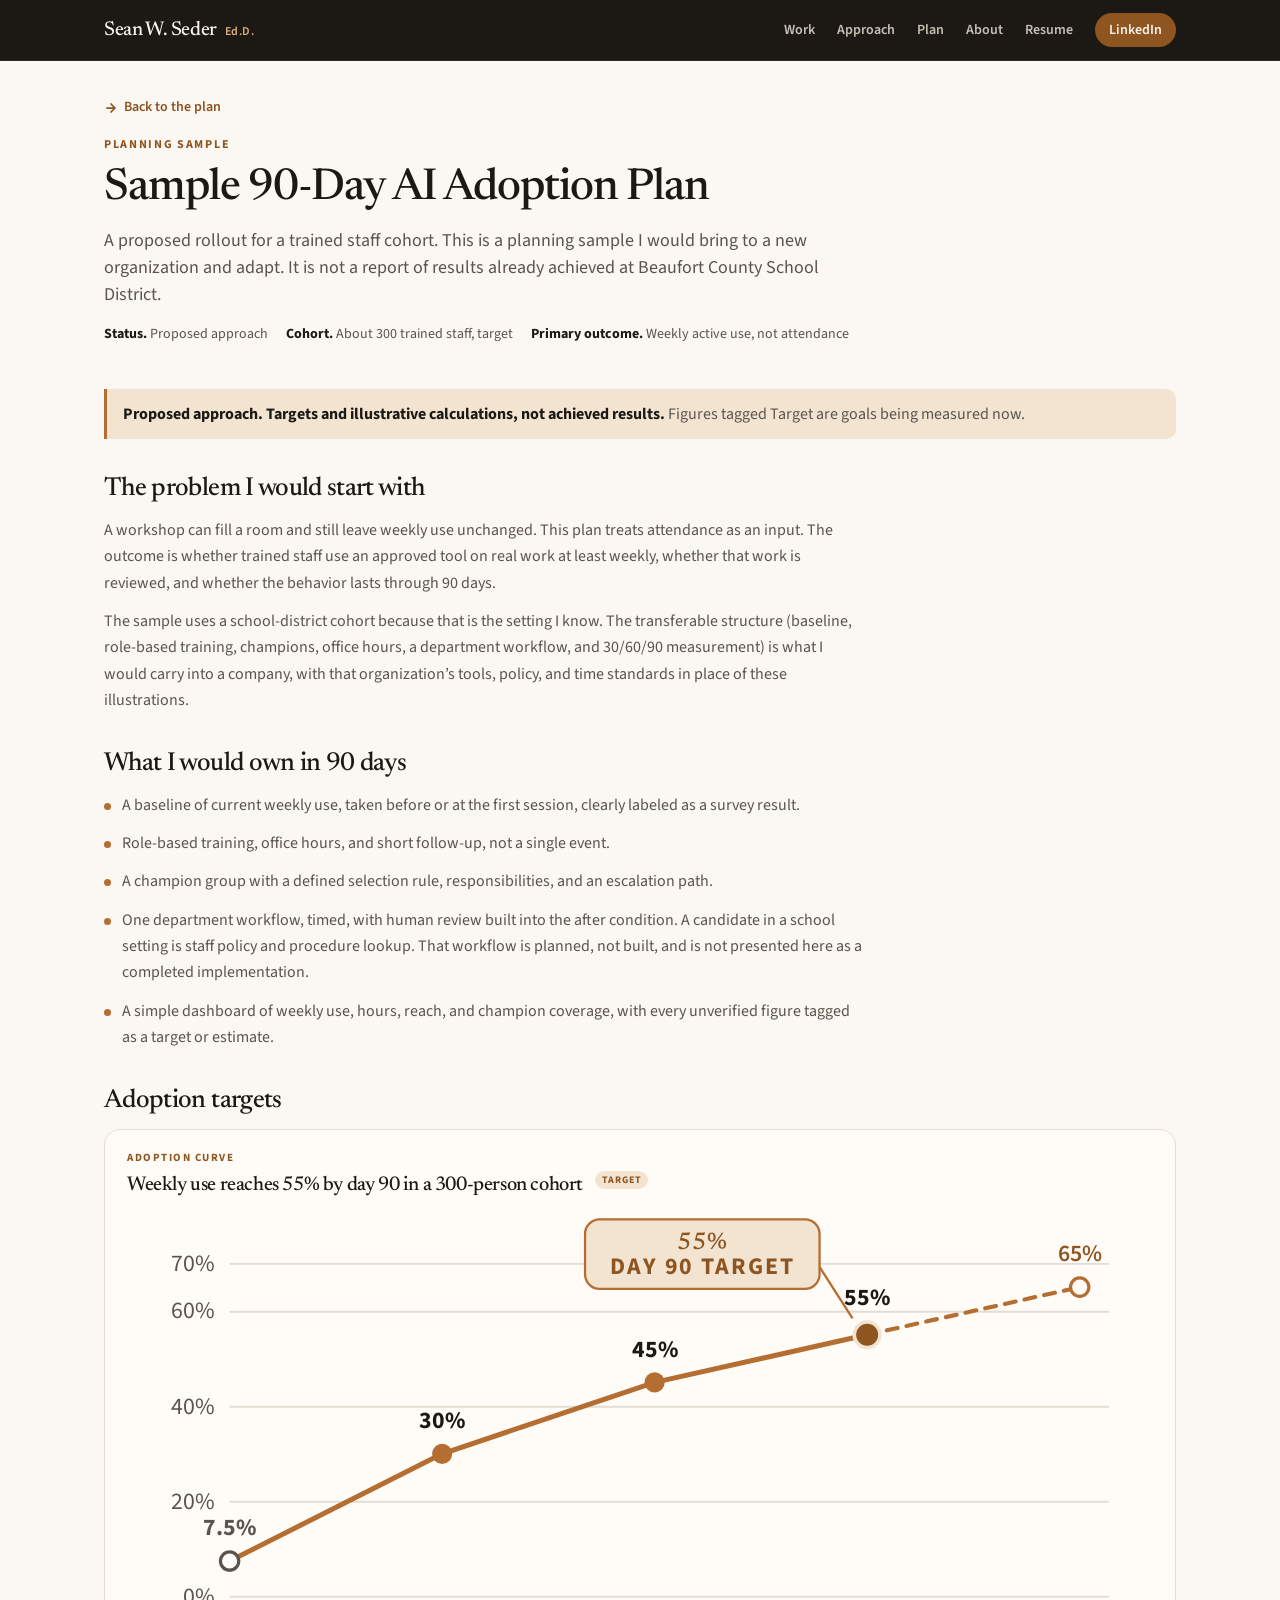
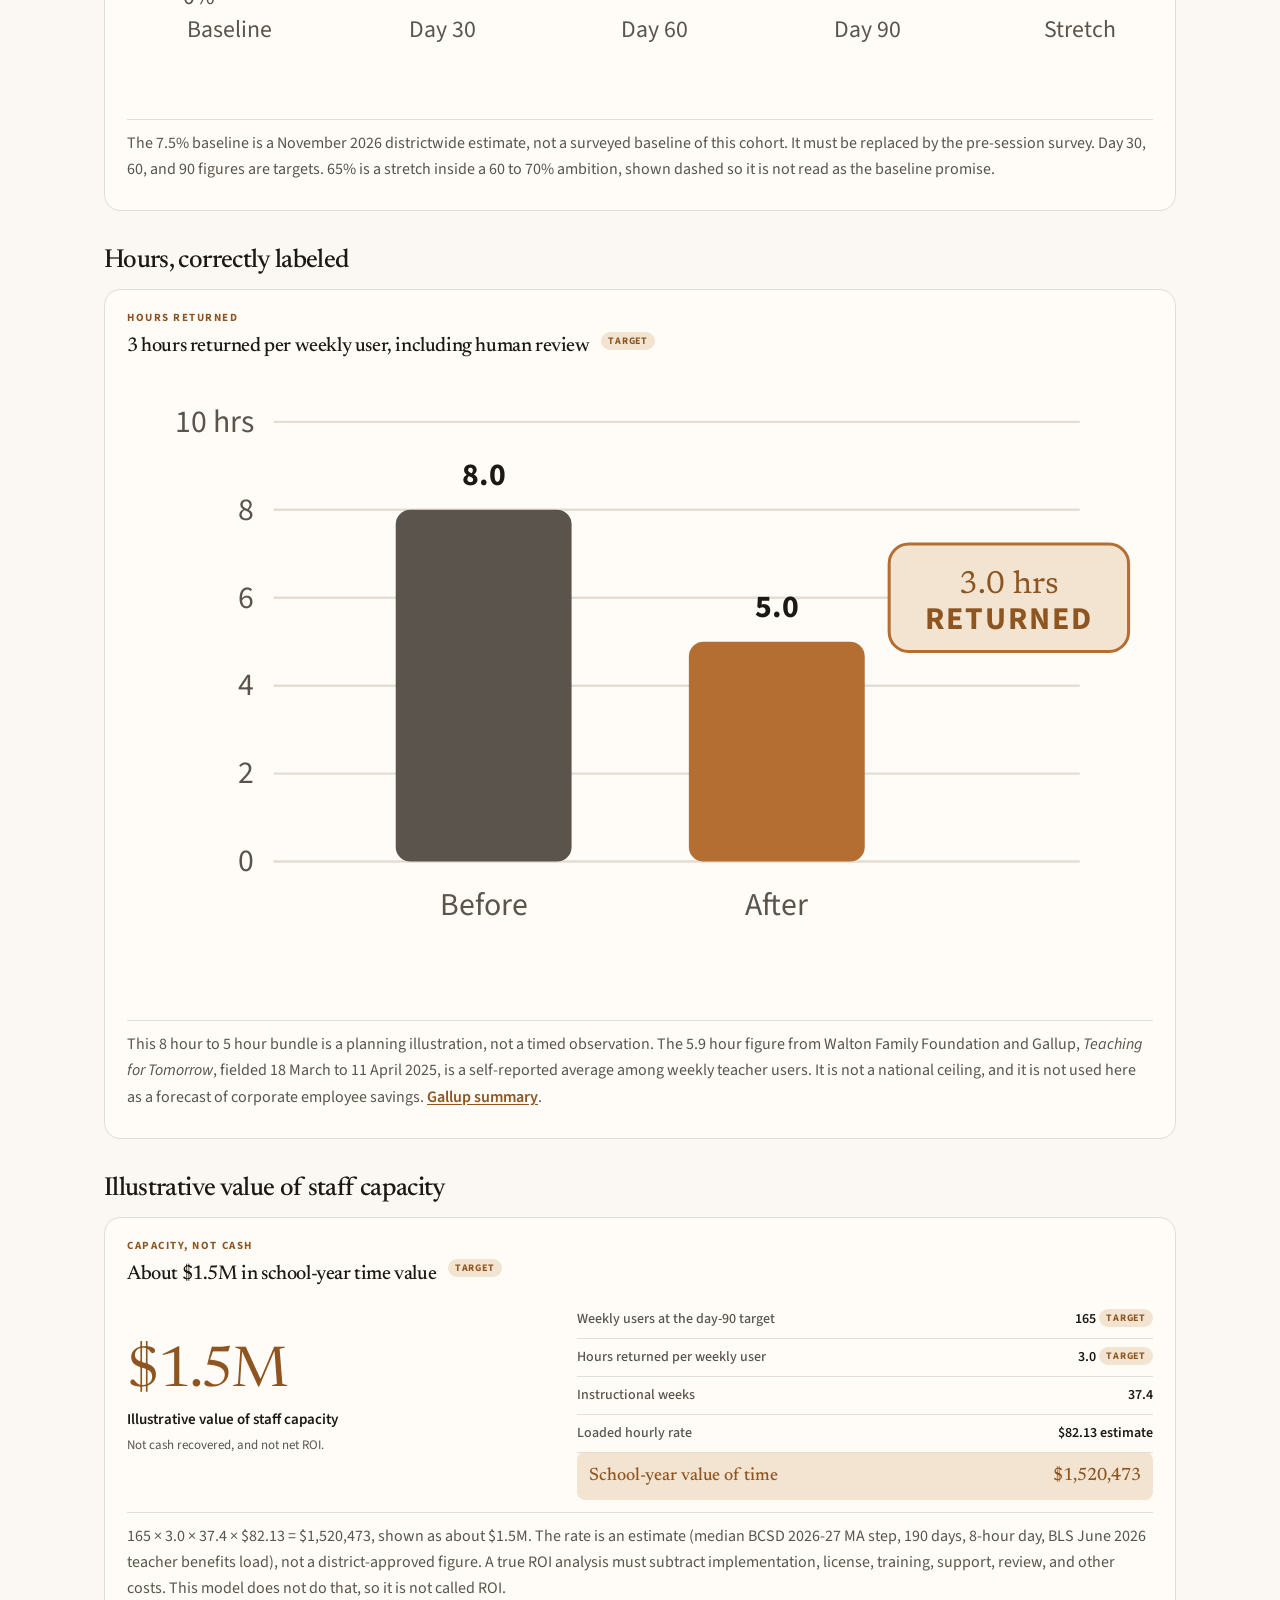
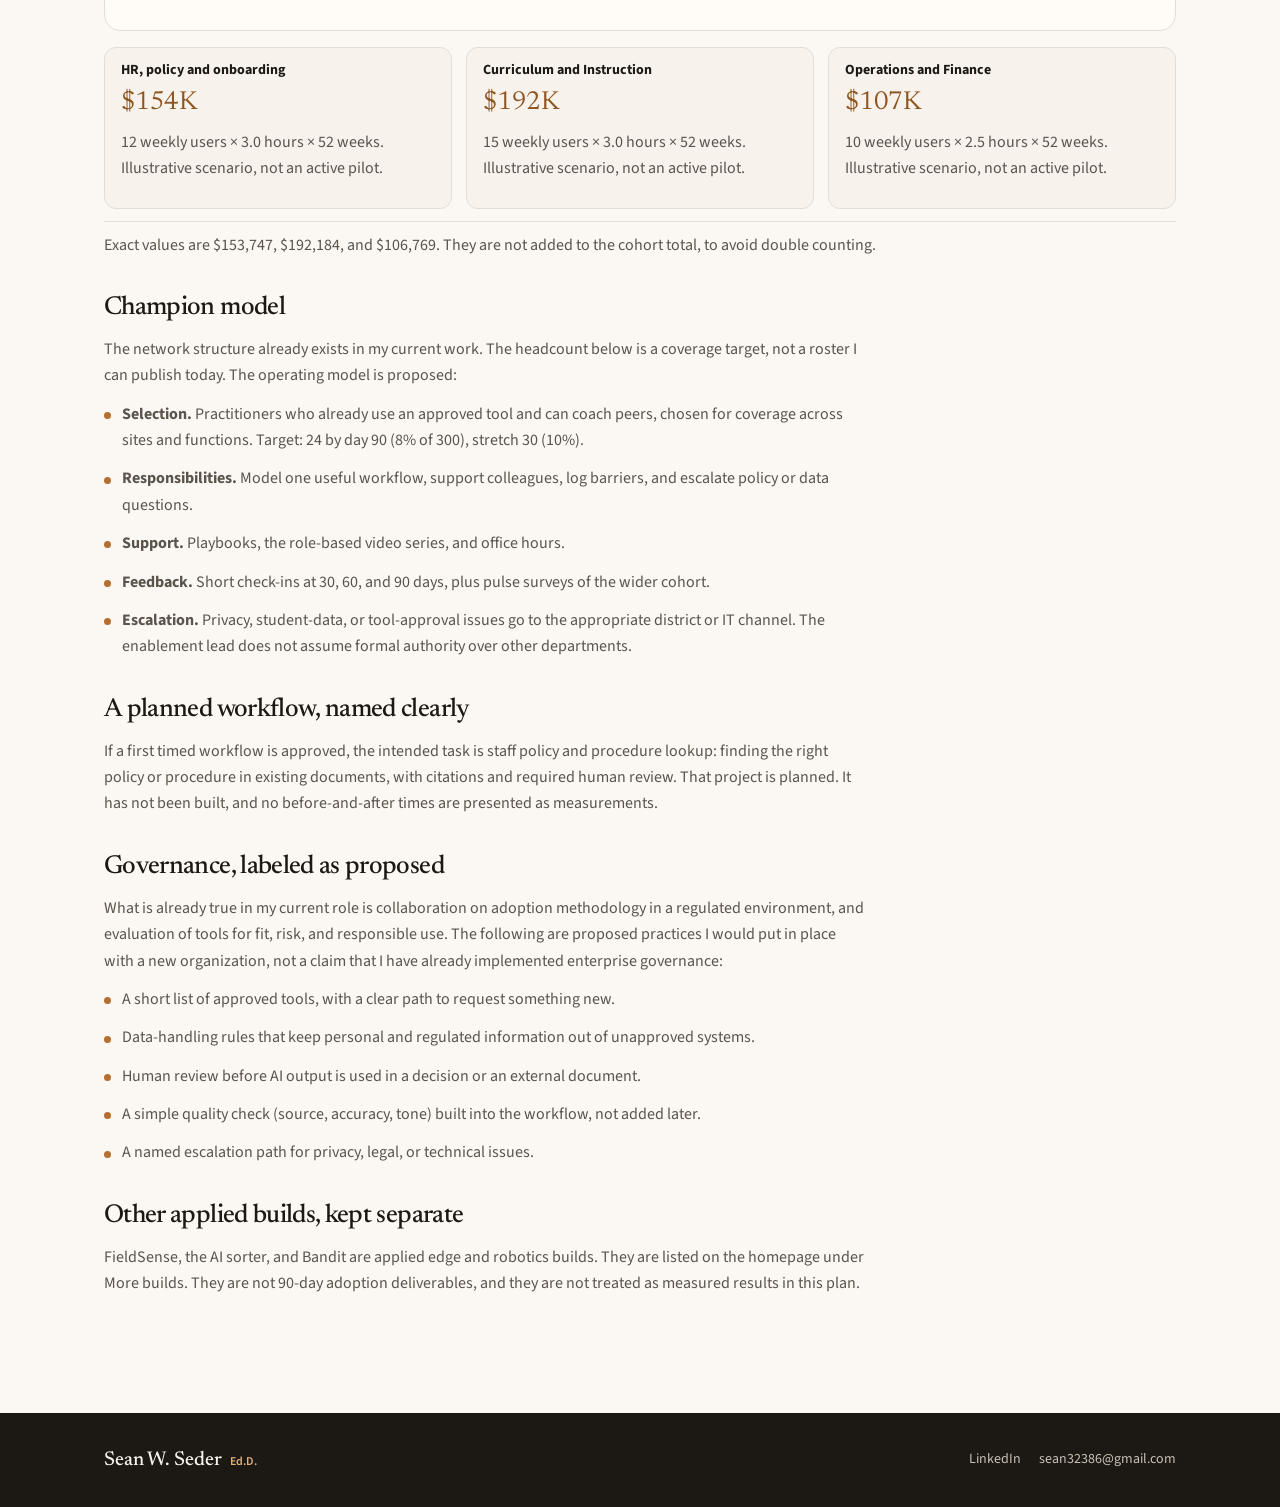
==== commit 0ff6c110: "Update portfolio v7; add pathway case study" ====
--- a/case-90day.html
+++ b/case-90day.html
@@ -596,6 +596,22 @@
   .bar-row { grid-template-columns: 100px 1fr 52px; }
 }
 .arch { overflow: hidden; }
+
+.status-active { background: var(--copper-soft); color: var(--copper-dark); }
+.more { margin-top: 40px; }
+.more-head { display: flex; justify-content: space-between; align-items: flex-end; gap: 16px; margin-bottom: 16px; flex-wrap: wrap; }
+.more-head h3 { font-size: 22px; }
+.more-note { font-size: 14px; color: var(--stone-600); max-width: 420px; line-height: 1.45; }
+.more-grid { display: grid; grid-template-columns: repeat(3, 1fr); gap: 16px; }
+.more-item {
+  background: var(--cream); border: 1px solid var(--stone-200);
+  border-radius: 12px; padding: 16px 18px; min-width: 0;
+}
+.more-item h4 { font-size: 18px; margin: 8px 0 6px; }
+.more-item p { font-size: 14.5px; color: var(--stone-600); line-height: 1.45; }
+@media (max-width: 700px) {
+  .more-grid { grid-template-columns: 1fr; }
+}
 </style>
 <link rel="icon" href="assets/favicon.svg" type="image/svg+xml">
 <link rel="icon" href="assets/favicon-32.png" sizes="32x32">
@@ -813,8 +829,8 @@
       </ul>
     </div>
     <div class="case-block">
-      <h2>Other planned work, kept separate</h2>
-      <p>FieldSense is a planned off-grid prototype for plant imaging and plant-health guidance, and a Presidential AI Challenge entry for 2026 to 27. It is in progress, not an operational product, and it is not a 90-day adoption deliverable.</p>
+      <h2>Other applied builds, kept separate</h2>
+      <p>FieldSense, the AI sorter, and Bandit are applied edge and robotics builds. They are listed on the homepage under More builds. They are not 90-day adoption deliverables, and they are not treated as measured results in this plan.</p>
     </div>
   </div>
 </section>
--- a/styles.css
+++ b/styles.css
@@ -585,3 +585,19 @@
   .bar-row { grid-template-columns: 100px 1fr 52px; }
 }
 .arch { overflow: hidden; }
+
+.status-active { background: var(--copper-soft); color: var(--copper-dark); }
+.more { margin-top: 40px; }
+.more-head { display: flex; justify-content: space-between; align-items: flex-end; gap: 16px; margin-bottom: 16px; flex-wrap: wrap; }
+.more-head h3 { font-size: 22px; }
+.more-note { font-size: 14px; color: var(--stone-600); max-width: 420px; line-height: 1.45; }
+.more-grid { display: grid; grid-template-columns: repeat(3, 1fr); gap: 16px; }
+.more-item {
+  background: var(--cream); border: 1px solid var(--stone-200);
+  border-radius: 12px; padding: 16px 18px; min-width: 0;
+}
+.more-item h4 { font-size: 18px; margin: 8px 0 6px; }
+.more-item p { font-size: 14.5px; color: var(--stone-600); line-height: 1.45; }
+@media (max-width: 700px) {
+  .more-grid { grid-template-columns: 1fr; }
+}
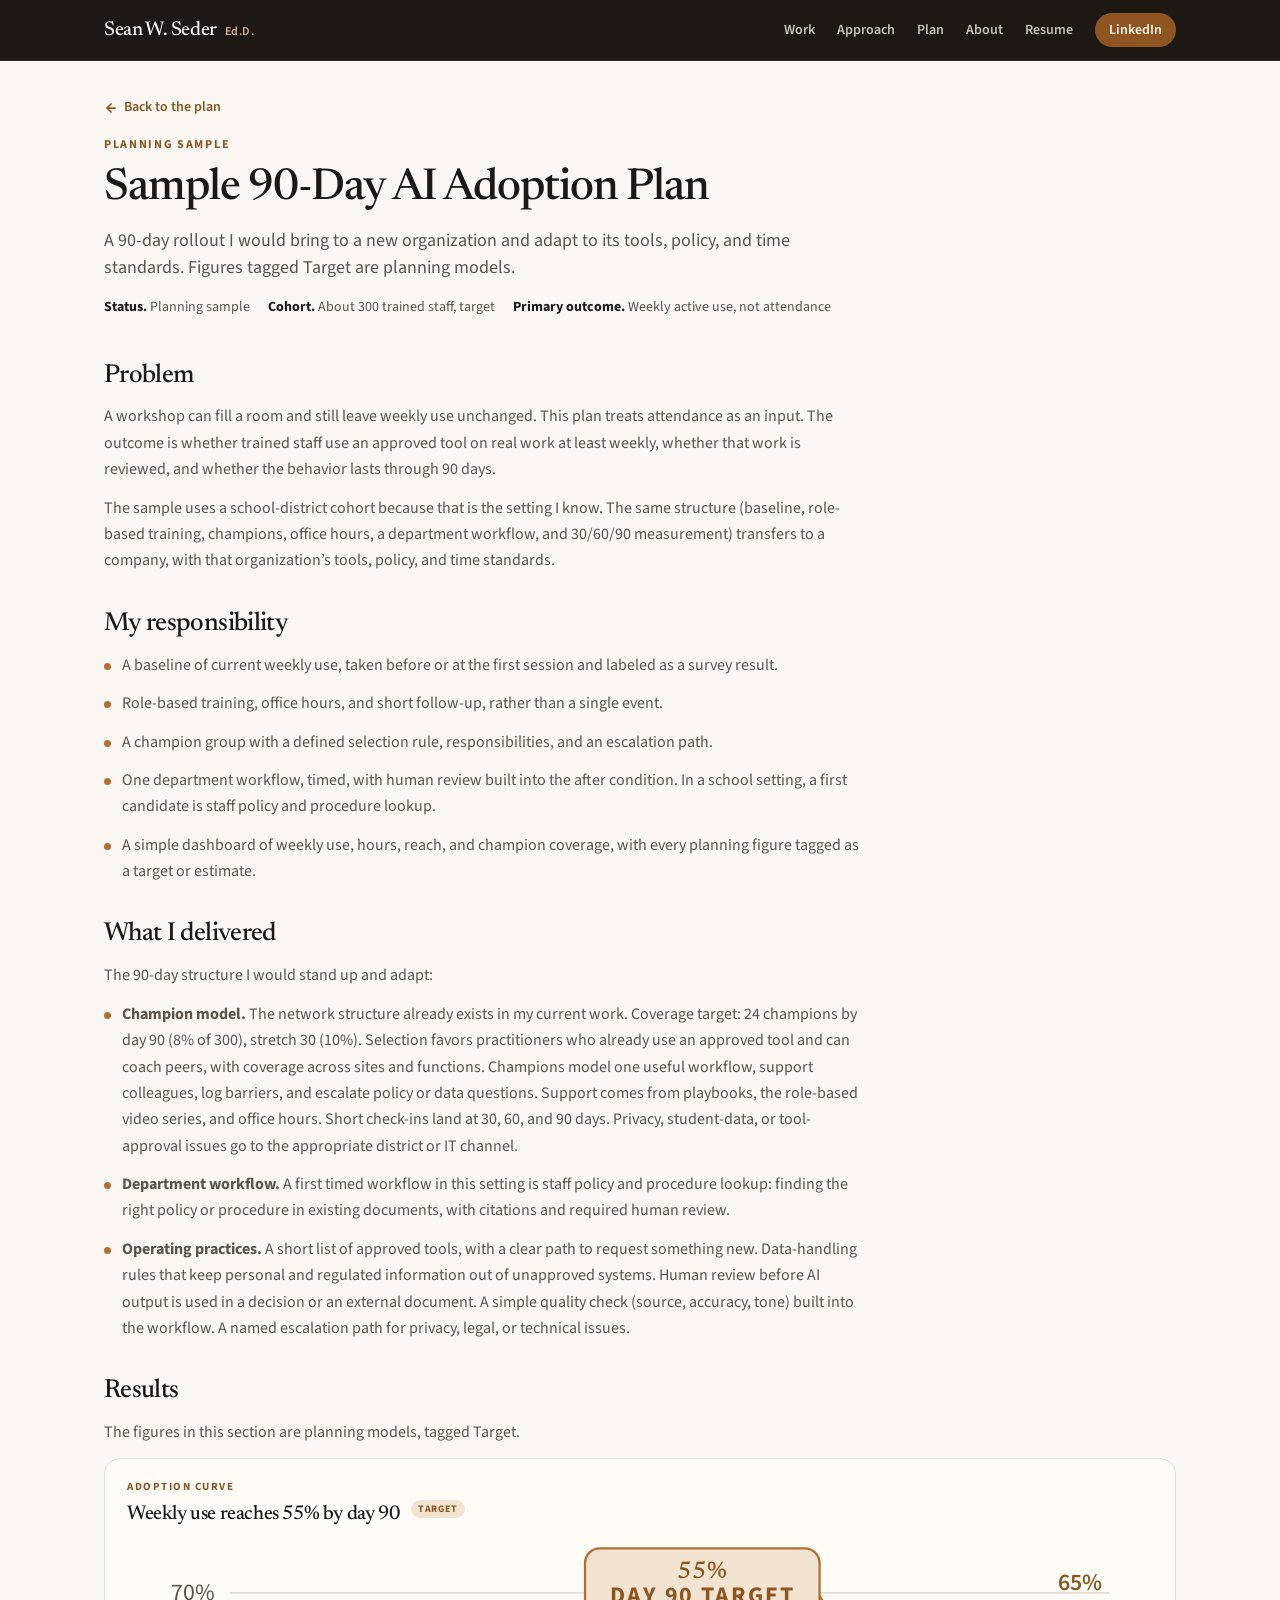
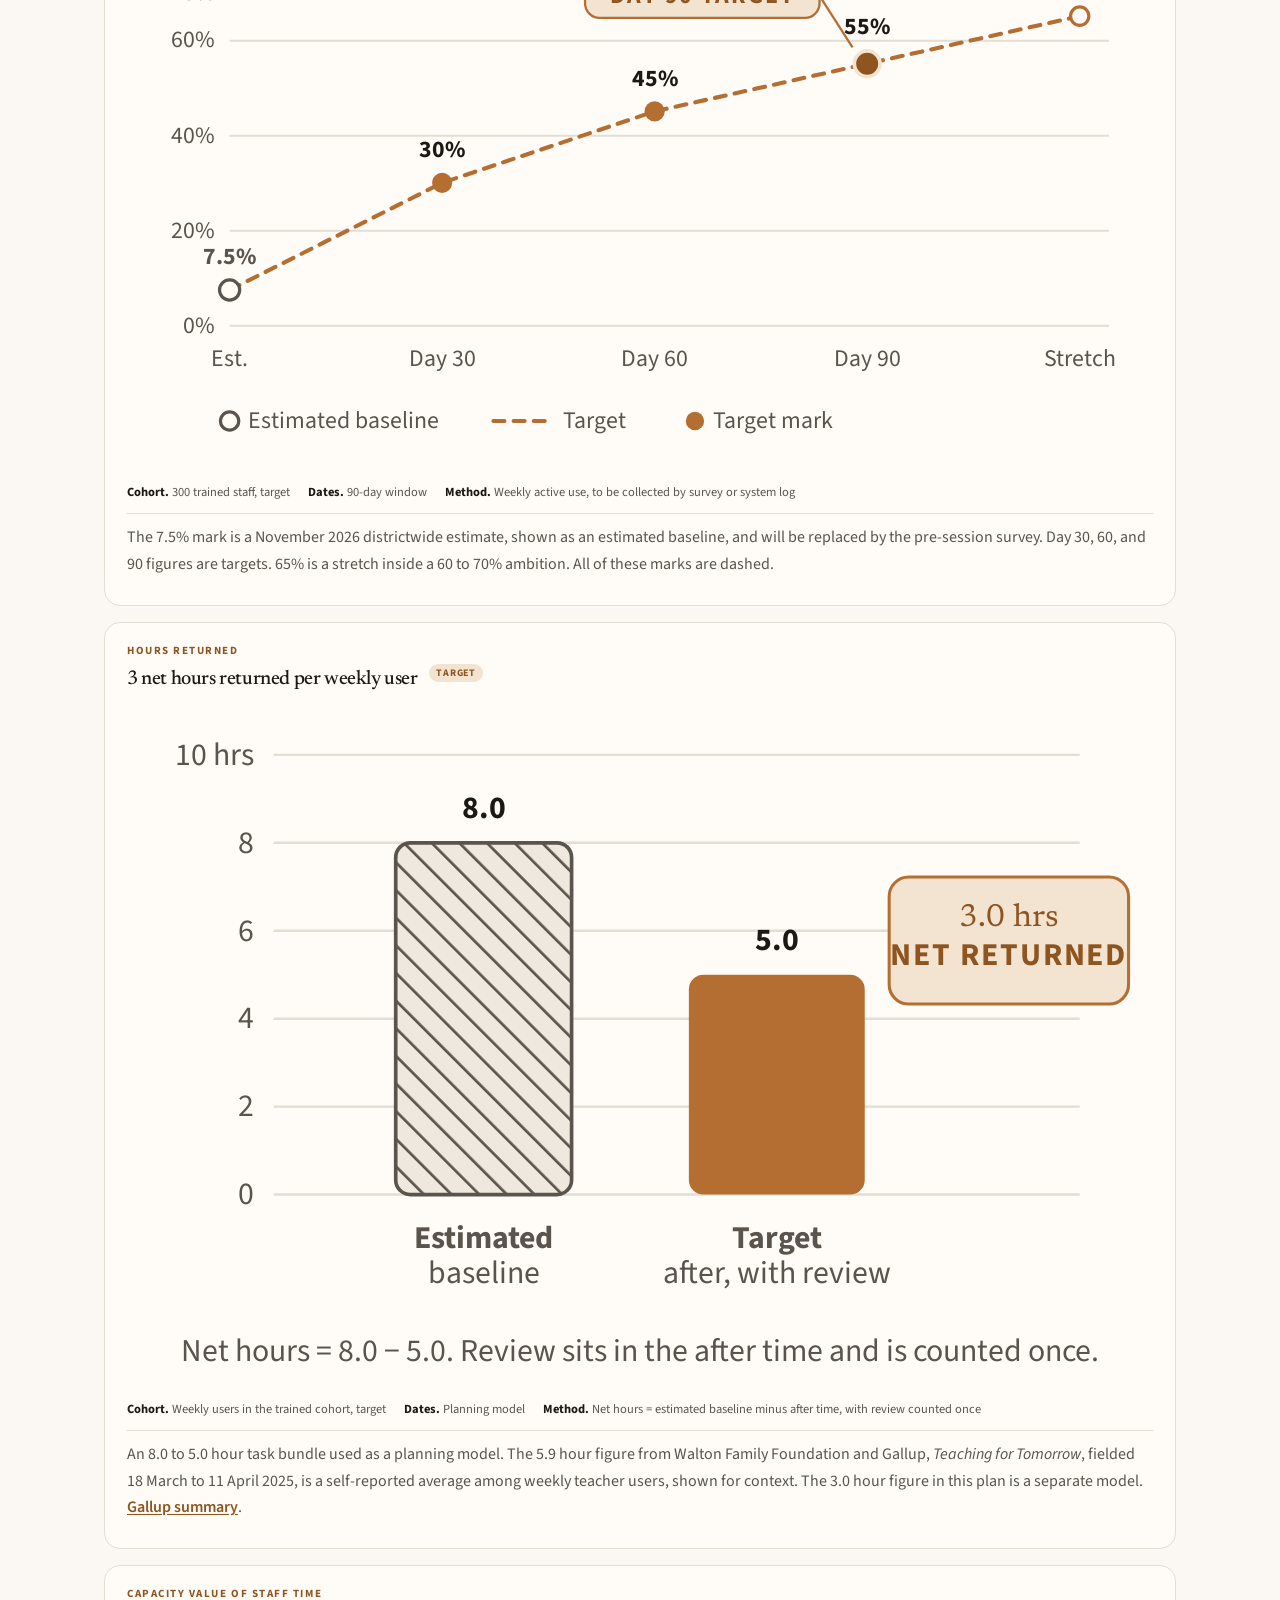
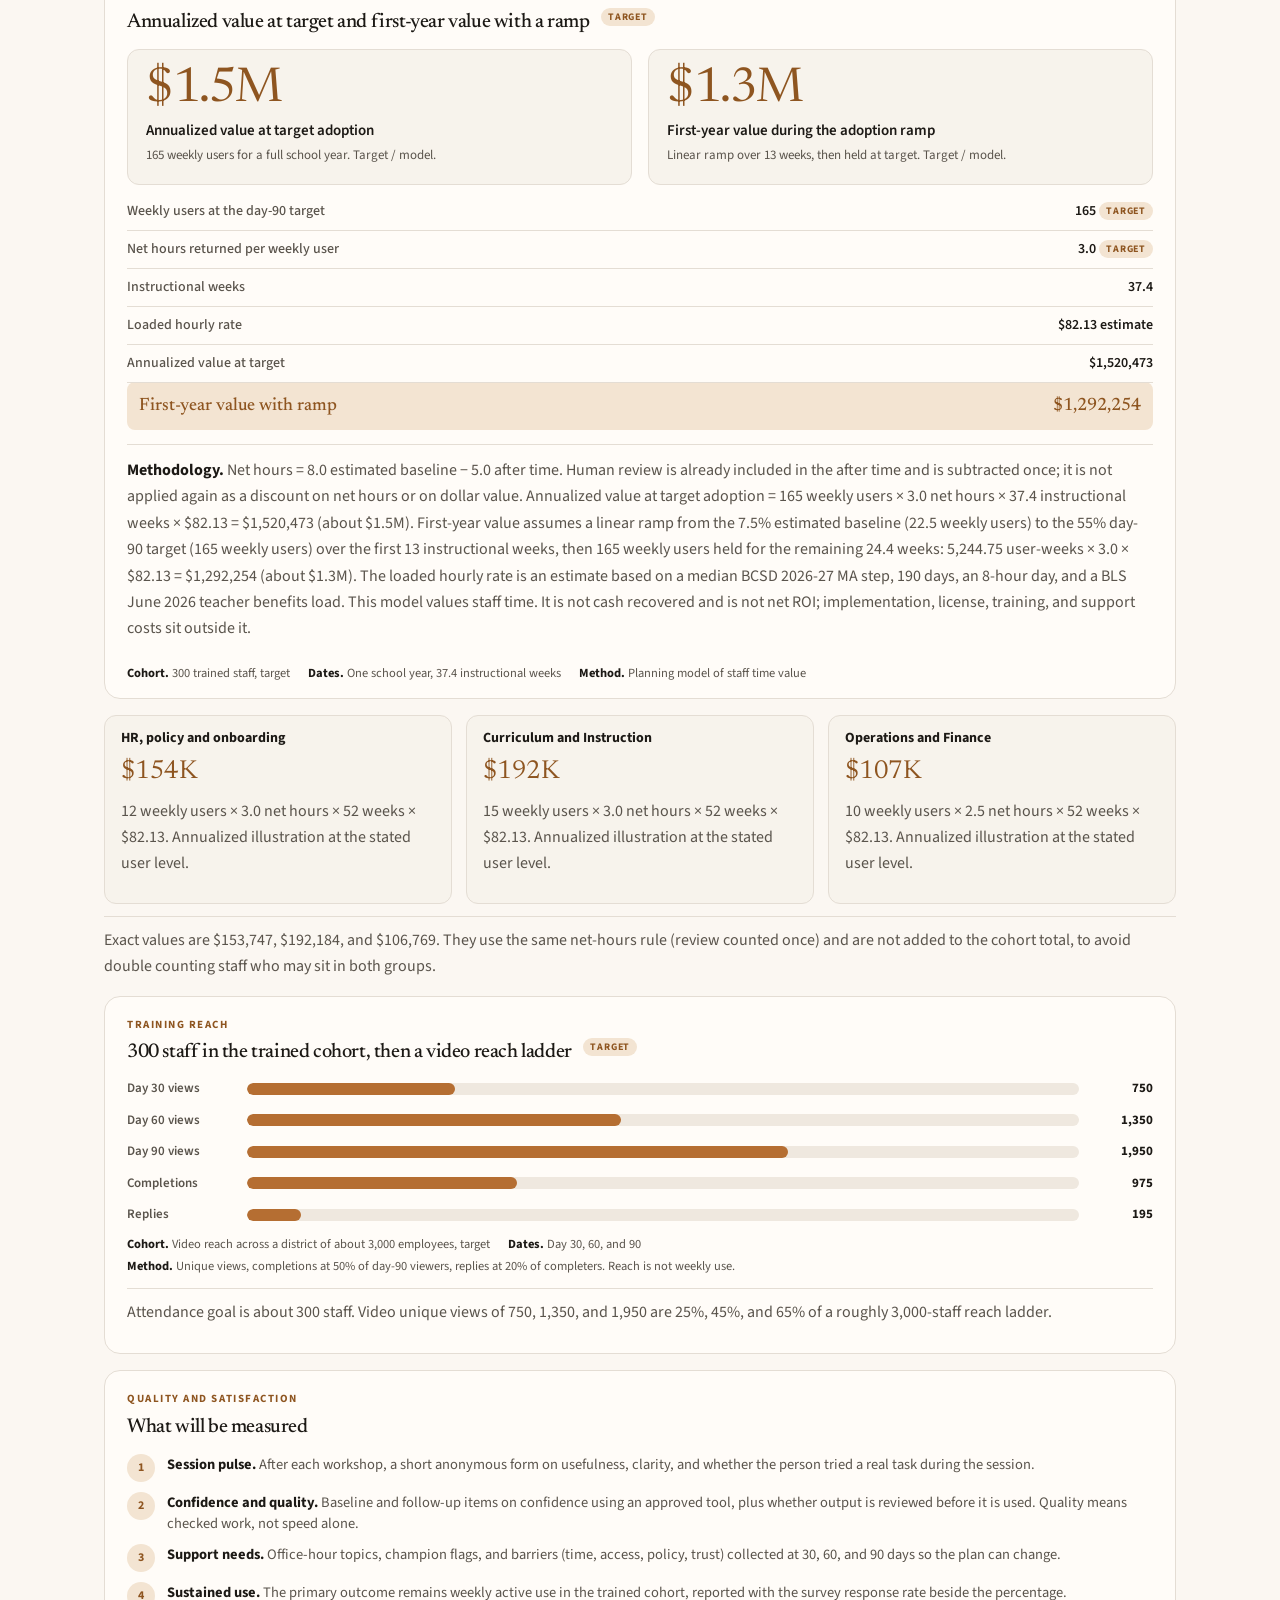
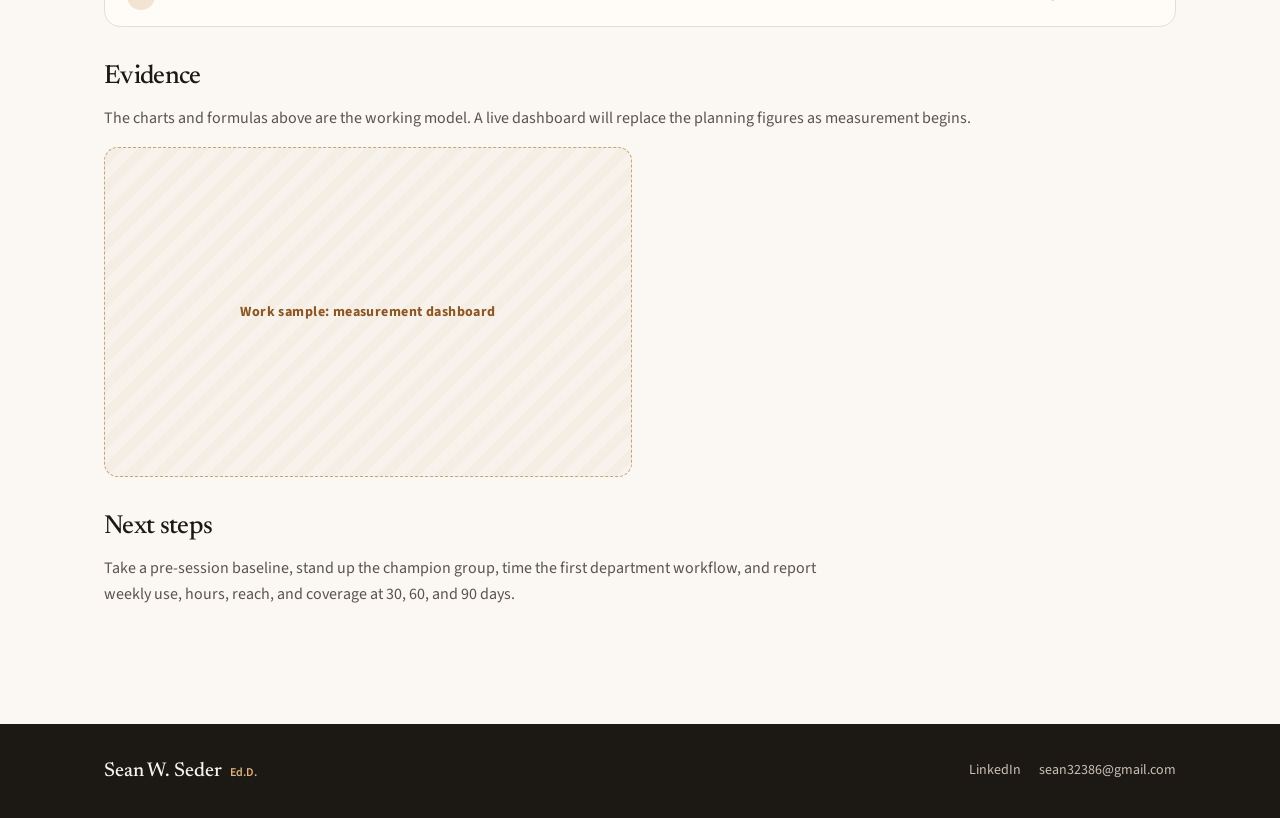
==== commit f10f220c: "Publish portfolio v8" ====
--- a/case-90day.html
+++ b/case-90day.html
@@ -4,12 +4,12 @@
 <meta charset="utf-8">
 <meta name="viewport" content="width=device-width, initial-scale=1">
 <title>Sample 90-Day AI Adoption Plan | Sean W. Seder, Ed.D.</title>
-<meta name="description" content="A proposed 90-day AI adoption plan with labeled targets, not achieved results, by Sean W. Seder, Ed.D.">
+<meta name="description" content="A sample 90-day AI adoption plan with labeled targets, by Sean W. Seder, Ed.D.">
 <link rel="preconnect" href="https://fonts.googleapis.com">
 <link rel="preconnect" href="https://fonts.gstatic.com" crossorigin>
 <link href="https://fonts.googleapis.com/css2?family=Newsreader:opsz,wght@6..72,500;6..72,600&family=Source+Sans+3:wght@400;600;700&display=swap" rel="stylesheet">
 <link rel="stylesheet" href="styles.css">
-<style>/* Concept B v7. Public, evidence-first. No em dashes in any copy. */
+<style>/* Concept B v8. Public portfolio. No em dashes in any copy. */
 :root {
   --charcoal: #1C1915;
   --charcoal-800: #2C2823;
@@ -611,6 +611,142 @@
 .more-item p { font-size: 14.5px; color: var(--stone-600); line-height: 1.45; }
 @media (max-width: 700px) {
   .more-grid { grid-template-columns: 1fr; }
+}
+
+
+/* v8: artifact slots, dual value figures, chart meta */
+.artifact-grid {
+  display: grid;
+  grid-template-columns: 1fr 1fr;
+  gap: 16px;
+  margin: 16px 0 8px;
+  max-width: 760px;
+}
+.case-block.wide .artifact-grid { max-width: 1120px; }
+.artifact { margin: 0; }
+.artifact-frame {
+  aspect-ratio: 16 / 10;
+  border: 1.5px dashed var(--copper-line);
+  border-radius: 14px;
+  background:
+    repeating-linear-gradient(-45deg, transparent, transparent 10px, rgba(181, 110, 50, 0.045) 10px, rgba(181, 110, 50, 0.045) 20px),
+    var(--ivory);
+  display: flex;
+  align-items: center;
+  justify-content: center;
+  text-align: center;
+  padding: 20px 24px;
+  color: var(--copper-dark);
+  font-family: "Source Sans 3", sans-serif;
+  font-size: 14px;
+  font-weight: 700;
+  letter-spacing: 0.03em;
+  line-height: 1.35;
+  min-height: 140px;
+}
+.artifact figcaption {
+  font-size: 13px;
+  color: var(--stone-600);
+  margin-top: 8px;
+  line-height: 1.4;
+}
+
+.value-pair {
+  display: grid;
+  grid-template-columns: 1fr 1fr;
+  gap: 16px;
+  width: 100%;
+  margin-bottom: 8px;
+}
+.value-pair .value-hero {
+  background: var(--ivory);
+  border: 1px solid var(--stone-200);
+  border-radius: 12px;
+  padding: 16px 18px 18px;
+}
+.value-pair .value-amount { font-size: 48px; }
+.value-pair .value-caption { margin-top: 6px; }
+
+.chart-meta {
+  font-size: 12.5px;
+  color: var(--stone-600);
+  margin-top: 10px;
+  display: flex;
+  flex-wrap: wrap;
+  gap: 4px 18px;
+}
+.chart-meta strong { color: var(--charcoal); font-weight: 700; }
+
+.method-note {
+  font-size: 13px;
+  color: var(--stone-600);
+  line-height: 1.5;
+  margin-top: 14px;
+  padding-top: 12px;
+  border-top: 1px solid var(--stone-200);
+}
+.method-note strong { color: var(--charcoal); font-weight: 700; }
+
+.legend-row {
+  display: flex;
+  flex-wrap: wrap;
+  gap: 14px 20px;
+  font-size: 12.5px;
+  color: var(--stone-600);
+  margin-top: 8px;
+  align-items: center;
+}
+.legend-row .swatch {
+  display: inline-flex;
+  align-items: center;
+  gap: 6px;
+}
+.legend-row i {
+  display: inline-block;
+  width: 18px;
+  height: 10px;
+  border-radius: 99px;
+  flex-shrink: 0;
+}
+.legend-row i.solid { background: var(--copper); }
+.legend-row i.dashed {
+  background: repeating-linear-gradient(90deg, var(--copper) 0 8px, transparent 8px 12px);
+  box-shadow: inset 0 0 0 1px transparent;
+  height: 3px;
+  width: 22px;
+  border-radius: 0;
+}
+.legend-row i.hollow {
+  width: 10px;
+  height: 10px;
+  border-radius: 50%;
+  background: var(--cream);
+  border: 1.75px solid var(--stone-600);
+}
+.legend-row i.hatch {
+  width: 16px;
+  height: 10px;
+  border-radius: 2px;
+  background:
+    repeating-linear-gradient(-45deg, #5A544C 0 2px, transparent 2px 5px),
+    var(--stone-100);
+  border: 1px solid var(--stone-600);
+}
+
+@media (max-width: 700px) {
+  .artifact-grid, .value-pair { grid-template-columns: 1fr; }
+  .value-pair .value-amount { font-size: 42px; }
+  .artifact-frame { min-height: 120px; }
+}
+
+/* v8 polish */
+section[id], .case-hero { scroll-margin-top: 72px; }
+.artifact-grid.three { grid-template-columns: repeat(3, 1fr); }
+@media (max-width: 700px) {
+  .artifact-grid.three { grid-template-columns: 1fr; }
+  .chart-callout { display: none; }
+  .arch { overflow-x: auto; -webkit-overflow-scrolling: touch; }
+  .arch svg { min-width: 860px; height: auto; }
 }
 </style>
 <link rel="icon" href="assets/favicon.svg" type="image/svg+xml">
@@ -649,12 +785,12 @@
 <main id="main">
 <section class="case-hero">
   <div class="wrap">
-    <a class="back" href="index.html#plan"><svg viewBox="0 0 14 14" width="14" height="14" fill="none" aria-hidden="true"><path d="M3 7h8M7 3l4 4-4 4" stroke="currentColor" stroke-width="1.75" stroke-linecap="round" stroke-linejoin="round"/></svg> Back to the plan</a>
+    <a class="back" href="index.html#plan"><svg viewBox="0 0 14 14" width="14" height="14" fill="none" aria-hidden="true"><path d="M11 7H3M7 3L3 7l4 4" stroke="currentColor" stroke-width="1.75" stroke-linecap="round" stroke-linejoin="round"/></svg> Back to the plan</a>
     <div class="kicker">Planning sample</div>
     <h1>Sample 90-Day AI Adoption Plan</h1>
-    <p class="lede">A proposed rollout for a trained staff cohort. This is a planning sample I would bring to a new organization and adapt. It is not a report of results already achieved at Beaufort County School District.</p>
+    <p class="lede">A 90-day rollout I would bring to a new organization and adapt to its tools, policy, and time standards. Figures tagged Target are planning models.</p>
     <div class="case-meta">
-      <span><strong>Status.</strong> Proposed approach</span>
+      <span><strong>Status.</strong> Planning sample</span>
       <span><strong>Cohort.</strong> About 300 trained staff, target</span>
       <span><strong>Primary outcome.</strong> Weekly active use, not attendance</span>
     </div>
@@ -662,32 +798,39 @@
 </section>
 <section class="case-body">
   <div class="wrap">
-    <div class="case-block wide">
-      <p class="plan-note"><strong>Proposed approach. Targets and illustrative calculations, not achieved results.</strong> Figures tagged Target are goals being measured now.</p>
+    <div class="case-block">
+      <h2>Problem</h2>
+      <p>A workshop can fill a room and still leave weekly use unchanged. This plan treats attendance as an input. The outcome is whether trained staff use an approved tool on real work at least weekly, whether that work is reviewed, and whether the behavior lasts through 90 days.</p>
+      <p>The sample uses a school-district cohort because that is the setting I know. The same structure (baseline, role-based training, champions, office hours, a department workflow, and 30/60/90 measurement) transfers to a company, with that organization’s tools, policy, and time standards.</p>
     </div>
     <div class="case-block">
-      <h2>The problem I would start with</h2>
-      <p>A workshop can fill a room and still leave weekly use unchanged. This plan treats attendance as an input. The outcome is whether trained staff use an approved tool on real work at least weekly, whether that work is reviewed, and whether the behavior lasts through 90 days.</p>
-      <p>The sample uses a school-district cohort because that is the setting I know. The transferable structure (baseline, role-based training, champions, office hours, a department workflow, and 30/60/90 measurement) is what I would carry into a company, with that organization’s tools, policy, and time standards in place of these illustrations.</p>
+      <h2>My responsibility</h2>
+      <ul>
+        <li>A baseline of current weekly use, taken before or at the first session and labeled as a survey result.</li>
+        <li>Role-based training, office hours, and short follow-up, rather than a single event.</li>
+        <li>A champion group with a defined selection rule, responsibilities, and an escalation path.</li>
+        <li>One department workflow, timed, with human review built into the after condition. In a school setting, a first candidate is staff policy and procedure lookup.</li>
+        <li>A simple dashboard of weekly use, hours, reach, and champion coverage, with every planning figure tagged as a target or estimate.</li>
+      </ul>
     </div>
     <div class="case-block">
-      <h2>What I would own in 90 days</h2>
+      <h2>What I delivered</h2>
+      <p>The 90-day structure I would stand up and adapt:</p>
       <ul>
-        <li>A baseline of current weekly use, taken before or at the first session, clearly labeled as a survey result.</li>
-        <li>Role-based training, office hours, and short follow-up, not a single event.</li>
-        <li>A champion group with a defined selection rule, responsibilities, and an escalation path.</li>
-        <li>One department workflow, timed, with human review built into the after condition. A candidate in a school setting is staff policy and procedure lookup. That workflow is planned, not built, and is not presented here as a completed implementation.</li>
-        <li>A simple dashboard of weekly use, hours, reach, and champion coverage, with every unverified figure tagged as a target or estimate.</li>
+        <li><strong>Champion model.</strong> The network structure already exists in my current work. Coverage target: 24 champions by day 90 (8% of 300), stretch 30 (10%). Selection favors practitioners who already use an approved tool and can coach peers, with coverage across sites and functions. Champions model one useful workflow, support colleagues, log barriers, and escalate policy or data questions. Support comes from playbooks, the role-based video series, and office hours. Short check-ins land at 30, 60, and 90 days. Privacy, student-data, or tool-approval issues go to the appropriate district or IT channel.</li>
+        <li><strong>Department workflow.</strong> A first timed workflow in this setting is staff policy and procedure lookup: finding the right policy or procedure in existing documents, with citations and required human review.</li>
+        <li><strong>Operating practices.</strong> A short list of approved tools, with a clear path to request something new. Data-handling rules that keep personal and regulated information out of unapproved systems. Human review before AI output is used in a decision or an external document. A simple quality check (source, accuracy, tone) built into the workflow. A named escalation path for privacy, legal, or technical issues.</li>
       </ul>
     </div>
     <div class="case-block wide">
-      <h2>Adoption targets</h2>
+      <h2>Results</h2>
+      <p>The figures in this section are planning models, tagged Target.</p>
       <div class="exhibit" style="margin-bottom:16px">
         <div class="exhibit-kicker">Adoption curve</div>
-        <h3 class="exhibit-title">Weekly use reaches 55% by day 90 in a 300-person cohort <span class="tg">Target</span></h3>
-        <div class="exhibit-viz"><svg viewBox="0 0 560 270" width="100%" role="img" aria-labelledby="adTitle adDesc">
+        <h3 class="exhibit-title">Weekly use reaches 55% by day 90 <span class="tg">Target</span></h3>
+        <div class="exhibit-viz"><svg viewBox="0 0 560 290" width="100%" role="img" aria-labelledby="adTitle adDesc">
   <title id="adTitle">Target adoption ladder from a 7.5 percent estimated baseline to a 55 percent day-90 target, with a 65 percent stretch</title>
-  <desc id="adDesc">Line chart of weekly active use at an estimated baseline, then target values at day 30, day 60, day 90, and a stretch mark.</desc>
+  <desc id="adDesc">Dashed line chart of weekly active use. The 7.5 percent mark is an estimated baseline. Day 30, day 60, day 90, and stretch marks are targets. No measured results are plotted.</desc>
   <g fill="none" stroke="#E4DDD4" stroke-width="1">
     <line x1="56" y1="210" x2="536" y2="210"/>
     <line x1="56" y1="158.14" x2="536" y2="158.14"/>
@@ -702,12 +845,11 @@
     <text x="48" y="58">60%</text>
     <text x="48" y="32">70%</text>
   </g>
-  <g font-family="Source Sans 3, sans-serif" font-size="13" fill="#5A544C" text-anchor="middle">
-    <text x="56" y="232">Baseline</text><text x="172" y="232">Day 30</text><text x="288" y="232">Day 60</text><text x="404" y="232">Day 90</text><text x="520" y="232">Stretch</text>
+  <g font-family="Source Sans 3, sans-serif" font-size="12" fill="#5A544C" text-anchor="middle">
+    <text x="56" y="232">Est.</text><text x="172" y="232">Day 30</text><text x="288" y="232">Day 60</text><text x="404" y="232">Day 90</text><text x="520" y="232">Stretch</text>
   </g>
-  <path d="M56 190.5 L172 132.0 L288 93.0 L404 67.0" stroke="#B56E32" stroke-width="2.75" fill="none" stroke-linecap="round" stroke-linejoin="round"/>
-  <path d="M404 67.0 L520 41.0" stroke="#B56E32" stroke-width="2.25" fill="none" stroke-dasharray="6 5" stroke-linecap="round"/>
-  <circle cx="56" cy="190.5" r="5" fill="#FFFCF8" stroke="#5A544C" stroke-width="1.75"/>
+  <path d="M56 190.5 L172 132.0 L288 93.0 L404 67.0 L520 41.0" stroke="#B56E32" stroke-width="2.25" fill="none" stroke-dasharray="6 5" stroke-linecap="round" stroke-linejoin="round"/>
+  <circle cx="56" cy="190.5" r="5.5" fill="#FFFCF8" stroke="#5A544C" stroke-width="1.75"/>
   <circle cx="172" cy="132.0" r="5.5" fill="#B56E32"/>
   <circle cx="288" cy="93.0" r="5.5" fill="#B56E32"/>
   <circle cx="404" cy="67.0" r="7" fill="#8E5520" stroke="#F3E4D2" stroke-width="2"/>
@@ -717,22 +859,38 @@
   <text x="288" y="79.0" text-anchor="middle" font-family="Source Sans 3, sans-serif" font-size="13" font-weight="700" fill="#1C1915">45%</text>
   <text x="404" y="51.0" text-anchor="middle" font-family="Source Sans 3, sans-serif" font-size="13" font-weight="700" fill="#1C1915">55%</text>
   <text x="520" y="27.0" text-anchor="middle" font-family="Source Sans 3, sans-serif" font-size="13" font-weight="600" fill="#8E5520">65%</text>
+  <g class="chart-callout">
   <rect x="250" y="4" width="128" height="38" rx="8" fill="#F3E4D2" stroke="#B56E32" stroke-width="1.25"/>
   <text x="314" y="20" text-anchor="middle" font-family="Newsreader, serif" font-size="16" font-weight="500" fill="#8E5520">55%</text>
   <text x="314" y="34" text-anchor="middle" font-family="Source Sans 3, sans-serif" font-size="10" font-weight="700" fill="#8E5520" letter-spacing="0.08em">DAY 90 TARGET</text>
   <path d="M378 30 L396 58" stroke="#B56E32" stroke-width="1.25" fill="none"/>
+  </g>
+  <circle cx="56" cy="262" r="5" fill="#FFFCF8" stroke="#5A544C" stroke-width="1.75"/>
+  <text x="66" y="266" font-family="Source Sans 3, sans-serif" font-size="12" fill="#5A544C">Estimated baseline</text>
+  <line x1="200" y1="262" x2="230" y2="262" stroke="#B56E32" stroke-width="2.25" stroke-dasharray="6 5" stroke-linecap="round"/>
+  <text x="238" y="266" font-family="Source Sans 3, sans-serif" font-size="12" fill="#5A544C">Target</text>
+  <circle cx="310" cy="262" r="5" fill="#B56E32"/>
+  <text x="320" y="266" font-family="Source Sans 3, sans-serif" font-size="12" fill="#5A544C">Target mark</text>
 </svg></div>
-        <p class="exhibit-source">The 7.5% baseline is a November 2026 districtwide estimate, not a surveyed baseline of this cohort. It must be replaced by the pre-session survey. Day 30, 60, and 90 figures are targets. 65% is a stretch inside a 60 to 70% ambition, shown dashed so it is not read as the baseline promise.</p>
+        <div class="chart-meta">
+  <span><strong>Cohort.</strong> 300 trained staff, target</span>
+  <span><strong>Dates.</strong> 90-day window</span>
+  <span><strong>Method.</strong> Weekly active use, to be collected by survey or system log</span>
+</div>
+        <p class="exhibit-source">The 7.5% mark is a November 2026 districtwide estimate, shown as an estimated baseline, and will be replaced by the pre-session survey. Day 30, 60, and 90 figures are targets. 65% is a stretch inside a 60 to 70% ambition. All of these marks are dashed.</p>
       </div>
-    </div>
-    <div class="case-block wide">
-      <h2>Hours, correctly labeled</h2>
       <div class="exhibit" style="margin-bottom:16px">
         <div class="exhibit-kicker">Hours returned</div>
-        <h3 class="exhibit-title">3 hours returned per weekly user, including human review <span class="tg">Target</span></h3>
-        <div class="exhibit-viz"><svg viewBox="0 0 420 260" width="100%" role="img" aria-labelledby="hrTitle hrDesc">
-  <title id="hrTitle">Planning illustration of 8 hours before and 5 hours after, returning 3 hours per weekly user</title>
-  <desc id="hrDesc">Two bars comparing a planned before time of 8 hours with a planned after time of 5 hours, including human review.</desc>
+        <h3 class="exhibit-title">3 net hours returned per weekly user <span class="tg">Target</span></h3>
+        <div class="exhibit-viz"><svg viewBox="0 0 420 280" width="100%" role="img" aria-labelledby="hrTitle hrDesc">
+  <title id="hrTitle">Planning model of 8 hours estimated baseline and 5 hours after, returning 3 net hours per weekly user. Human review is included in the after time and counted once.</title>
+  <desc id="hrDesc">Two bars. The first is an estimated baseline of 8 hours, drawn with a hatch. The second is a 5 hour target after condition, including human review. The difference is 3 net hours returned.</desc>
+  <defs>
+    <pattern id="estHatch" patternUnits="userSpaceOnUse" width="8" height="8" patternTransform="rotate(-45)">
+      <rect width="8" height="8" fill="#EFE8DF"/>
+      <line x1="0" y1="0" x2="0" y2="8" stroke="#5A544C" stroke-width="2.2"/>
+    </pattern>
+  </defs>
   <g fill="none" stroke="#E4DDD4" stroke-width="1">
     <line x1="60" y1="200" x2="390" y2="200"/>
     <line x1="60" y1="164" x2="390" y2="164"/>
@@ -749,88 +907,116 @@
     <text x="52" y="60">8</text>
     <text x="52" y="24">10 hrs</text>
   </g>
-  <rect x="110" y="56" width="72" height="144" rx="6" fill="#5A544C"/>
+  <rect x="110" y="56" width="72" height="144" rx="6" fill="url(#estHatch)" stroke="#5A544C" stroke-width="1.5"/>
   <rect x="230" y="110" width="72" height="90" rx="6" fill="#B56E32"/>
   <text x="146" y="46" text-anchor="middle" font-family="Source Sans 3, sans-serif" font-size="15" font-weight="700" fill="#1C1915">8.0</text>
   <text x="266" y="100" text-anchor="middle" font-family="Source Sans 3, sans-serif" font-size="15" font-weight="700" fill="#1C1915">5.0</text>
-  <text x="146" y="222" text-anchor="middle" font-family="Source Sans 3, sans-serif" font-size="13" fill="#5A544C">Before</text>
-  <text x="266" y="222" text-anchor="middle" font-family="Source Sans 3, sans-serif" font-size="13" fill="#5A544C">After</text>
-  <rect x="312" y="70" width="98" height="44" rx="8" fill="#F3E4D2" stroke="#B56E32" stroke-width="1.25"/>
+  <text x="146" y="222" text-anchor="middle" font-family="Source Sans 3, sans-serif" font-size="12" font-weight="700" fill="#5A544C">Estimated</text>
+  <text x="146" y="236" text-anchor="middle" font-family="Source Sans 3, sans-serif" font-size="12" fill="#5A544C">baseline</text>
+  <text x="266" y="222" text-anchor="middle" font-family="Source Sans 3, sans-serif" font-size="12" font-weight="700" fill="#5A544C">Target</text>
+  <text x="266" y="236" text-anchor="middle" font-family="Source Sans 3, sans-serif" font-size="12" fill="#5A544C">after, with review</text>
+  <rect x="312" y="70" width="98" height="52" rx="8" fill="#F3E4D2" stroke="#B56E32" stroke-width="1.25"/>
   <text x="361" y="90" text-anchor="middle" font-family="Newsreader, serif" font-size="16" fill="#8E5520">3.0 hrs</text>
-  <text x="361" y="105" text-anchor="middle" font-family="Source Sans 3, sans-serif" font-size="10" font-weight="700" fill="#8E5520" letter-spacing="0.06em">RETURNED</text>
+  <text x="361" y="106" text-anchor="middle" font-family="Source Sans 3, sans-serif" font-size="10" font-weight="700" fill="#8E5520" letter-spacing="0.06em">NET RETURNED</text>
+  <text x="210" y="268" text-anchor="middle" font-family="Source Sans 3, sans-serif" font-size="12" fill="#5A544C">Net hours = 8.0 − 5.0. Review sits in the after time and is counted once.</text>
 </svg></div>
-        <p class="exhibit-source">This 8 hour to 5 hour bundle is a planning illustration, not a timed observation. The 5.9 hour figure from Walton Family Foundation and Gallup, <em>Teaching for Tomorrow</em>, fielded 18 March to 11 April 2025, is a self-reported average among weekly teacher users. It is not a national ceiling, and it is not used here as a forecast of corporate employee savings. <a href="https://news.gallup.com/poll/691967/three-teachers-weekly-saving-six-weeks-year.aspx">Gallup summary</a>.</p>
+        <div class="chart-meta">
+  <span><strong>Cohort.</strong> Weekly users in the trained cohort, target</span>
+  <span><strong>Dates.</strong> Planning model</span>
+  <span><strong>Method.</strong> Net hours = estimated baseline minus after time, with review counted once</span>
+</div>
+        <p class="exhibit-source">An 8.0 to 5.0 hour task bundle used as a planning model. The 5.9 hour figure from Walton Family Foundation and Gallup, <em>Teaching for Tomorrow</em>, fielded 18 March to 11 April 2025, is a self-reported average among weekly teacher users, shown for context. The 3.0 hour figure in this plan is a separate model. <a href="https://news.gallup.com/poll/691967/three-teachers-weekly-saving-six-weeks-year.aspx">Gallup summary</a>.</p>
       </div>
-    </div>
-    <div class="case-block wide">
-      <h2>Illustrative value of staff capacity</h2>
       <div class="exhibit" style="margin-bottom:16px">
-        <div class="exhibit-kicker">Capacity, not cash</div>
-        <h3 class="exhibit-title">About $1.5M in school-year time value <span class="tg">Target</span></h3>
-        <div class="value-grid">
+        
+        <div class="exhibit-kicker">Capacity value of staff time</div>
+        <h3 class="exhibit-title">Annualized value at target and first-year value with a ramp <span class="tg">Target</span></h3>
+        <div class="value-pair">
           <div class="value-hero">
             <div class="value-amount">$1.5M</div>
-            <div class="value-caption">Illustrative value of staff capacity</div>
-            <div class="value-sub">Not cash recovered, and not net ROI.</div>
+            <div class="value-caption">Annualized value at target adoption</div>
+            <div class="value-sub">165 weekly users for a full school year. Target / model.</div>
           </div>
-          <table class="formula">
-            <tr><th>Weekly users at the day-90 target</th><td>165 <span class="tg">Target</span></td></tr>
-            <tr><th>Hours returned per weekly user</th><td>3.0 <span class="tg">Target</span></td></tr>
-            <tr><th>Instructional weeks</th><td>37.4</td></tr>
-            <tr><th>Loaded hourly rate</th><td>$82.13 estimate</td></tr>
-            <tr class="total"><th>School-year value of time</th><td>$1,520,473</td></tr>
-          </table>
+          <div class="value-hero">
+            <div class="value-amount">$1.3M</div>
+            <div class="value-caption">First-year value during the adoption ramp</div>
+            <div class="value-sub">Linear ramp over 13 weeks, then held at target. Target / model.</div>
+          </div>
         </div>
-        <p class="exhibit-source">165 × 3.0 × 37.4 × $82.13 = $1,520,473, shown as about $1.5M. The rate is an estimate (median BCSD 2026-27 MA step, 190 days, 8-hour day, BLS June 2026 teacher benefits load), not a district-approved figure. A true ROI analysis must subtract implementation, license, training, support, review, and other costs. This model does not do that, so it is not called ROI.</p>
+        <table class="formula">
+          <tr><th>Weekly users at the day-90 target</th><td>165 <span class="tg">Target</span></td></tr>
+          <tr><th>Net hours returned per weekly user</th><td>3.0 <span class="tg">Target</span></td></tr>
+          <tr><th>Instructional weeks</th><td>37.4</td></tr>
+          <tr><th>Loaded hourly rate</th><td>$82.13 estimate</td></tr>
+          <tr><th>Annualized value at target</th><td>$1,520,473</td></tr>
+          <tr class="total"><th>First-year value with ramp</th><td>$1,292,254</td></tr>
+        </table>
+        <p class="method-note"><strong>Methodology.</strong> Net hours = 8.0 estimated baseline − 5.0 after time. Human review is already included in the after time and is subtracted once; it is not applied again as a discount on net hours or on dollar value. Annualized value at target adoption = 165 weekly users × 3.0 net hours × 37.4 instructional weeks × $82.13 = $1,520,473 (about $1.5M). First-year value assumes a linear ramp from the 7.5% estimated baseline (22.5 weekly users) to the 55% day-90 target (165 weekly users) over the first 13 instructional weeks, then 165 weekly users held for the remaining 24.4 weeks: 5,244.75 user-weeks × 3.0 × $82.13 = $1,292,254 (about $1.3M). The loaded hourly rate is an estimate based on a median BCSD 2026-27 MA step, 190 days, an 8-hour day, and a BLS June 2026 teacher benefits load. This model values staff time. It is not cash recovered and is not net ROI; implementation, license, training, and support costs sit outside it.</p>
+        <div class="chart-meta">
+  <span><strong>Cohort.</strong> 300 trained staff, target</span>
+  <span><strong>Dates.</strong> One school year, 37.4 instructional weeks</span>
+  <span><strong>Method.</strong> Planning model of staff time value</span>
+</div>
       </div>
       <div class="depts" style="margin-top:8px">
         <div class="dept">
           <h4>HR, policy and onboarding</h4>
           <div class="amt">$154K</div>
-          <p>12 weekly users × 3.0 hours × 52 weeks. Illustrative scenario, not an active pilot.</p>
+          <p>12 weekly users × 3.0 net hours × 52 weeks × $82.13. Annualized illustration at the stated user level.</p>
         </div>
         <div class="dept">
           <h4>Curriculum and Instruction</h4>
           <div class="amt">$192K</div>
-          <p>15 weekly users × 3.0 hours × 52 weeks. Illustrative scenario, not an active pilot.</p>
+          <p>15 weekly users × 3.0 net hours × 52 weeks × $82.13. Annualized illustration at the stated user level.</p>
         </div>
         <div class="dept">
           <h4>Operations and Finance</h4>
           <div class="amt">$107K</div>
-          <p>10 weekly users × 2.5 hours × 52 weeks. Illustrative scenario, not an active pilot.</p>
+          <p>10 weekly users × 2.5 net hours × 52 weeks × $82.13. Annualized illustration at the stated user level.</p>
         </div>
       </div>
-      <p class="exhibit-source" style="margin-top:12px">Exact values are $153,747, $192,184, and $106,769. They are not added to the cohort total, to avoid double counting.</p>
+      <p class="exhibit-source" style="margin-top:12px">Exact values are $153,747, $192,184, and $106,769. They use the same net-hours rule (review counted once) and are not added to the cohort total, to avoid double counting staff who may sit in both groups.</p>
+      <div class="exhibit" style="margin:16px 0">
+        <div class="exhibit-kicker">Training reach</div>
+        <h3 class="exhibit-title">300 staff in the trained cohort, then a video reach ladder <span class="tg">Target</span></h3>
+        <div class="bars">
+          <div class="bar-row"><span class="lab">Day 30 views</span><div class="bar-track"><div class="bar-fill" style="width:25%"></div></div><span class="val">750</span></div>
+          <div class="bar-row"><span class="lab">Day 60 views</span><div class="bar-track"><div class="bar-fill" style="width:45%"></div></div><span class="val">1,350</span></div>
+          <div class="bar-row"><span class="lab">Day 90 views</span><div class="bar-track"><div class="bar-fill" style="width:65%"></div></div><span class="val">1,950</span></div>
+          <div class="bar-row"><span class="lab">Completions</span><div class="bar-track"><div class="bar-fill" style="width:32.5%"></div></div><span class="val">975</span></div>
+          <div class="bar-row"><span class="lab">Replies</span><div class="bar-track"><div class="bar-fill" style="width:6.5%"></div></div><span class="val">195</span></div>
+        </div>
+        <div class="chart-meta">
+  <span><strong>Cohort.</strong> Video reach across a district of about 3,000 employees, target</span>
+  <span><strong>Dates.</strong> Day 30, 60, and 90</span>
+  <span><strong>Method.</strong> Unique views, completions at 50% of day-90 viewers, replies at 20% of completers. Reach is not weekly use.</span>
+</div>
+        <p class="exhibit-source">Attendance goal is about 300 staff. Video unique views of 750, 1,350, and 1,950 are 25%, 45%, and 65% of a roughly 3,000-staff reach ladder.</p>
+      </div>
+      <div class="exhibit">
+        <div class="exhibit-kicker">Quality and satisfaction</div>
+        <h3 class="exhibit-title">What will be measured</h3>
+        <div class="measure-list">
+          <div class="measure-item"><span class="dot">1</span><div><strong style="color:var(--charcoal)">Session pulse.</strong> After each workshop, a short anonymous form on usefulness, clarity, and whether the person tried a real task during the session.</div></div>
+          <div class="measure-item"><span class="dot">2</span><div><strong style="color:var(--charcoal)">Confidence and quality.</strong> Baseline and follow-up items on confidence using an approved tool, plus whether output is reviewed before it is used. Quality means checked work, not speed alone.</div></div>
+          <div class="measure-item"><span class="dot">3</span><div><strong style="color:var(--charcoal)">Support needs.</strong> Office-hour topics, champion flags, and barriers (time, access, policy, trust) collected at 30, 60, and 90 days so the plan can change.</div></div>
+          <div class="measure-item"><span class="dot">4</span><div><strong style="color:var(--charcoal)">Sustained use.</strong> The primary outcome remains weekly active use in the trained cohort, reported with the survey response rate beside the percentage.</div></div>
+        </div>
+      </div>
+    </div>
+    <div class="case-block wide">
+      <h2>Evidence</h2>
+      <p>The charts and formulas above are the working model. A live dashboard will replace the planning figures as measurement begins.</p>
+      <div class="artifact-grid">
+        <figure class="artifact">
+  <div class="artifact-frame" role="img" aria-label="Work sample: measurement dashboard">Work sample: measurement dashboard</div>
+  
+</figure>
+      </div>
     </div>
     <div class="case-block">
-      <h2>Champion model</h2>
-      <p>The network structure already exists in my current work. The headcount below is a coverage target, not a roster I can publish today. The operating model is proposed:</p>
-      <ul>
-        <li><strong>Selection.</strong> Practitioners who already use an approved tool and can coach peers, chosen for coverage across sites and functions. Target: 24 by day 90 (8% of 300), stretch 30 (10%).</li>
-        <li><strong>Responsibilities.</strong> Model one useful workflow, support colleagues, log barriers, and escalate policy or data questions.</li>
-        <li><strong>Support.</strong> Playbooks, the role-based video series, and office hours.</li>
-        <li><strong>Feedback.</strong> Short check-ins at 30, 60, and 90 days, plus pulse surveys of the wider cohort.</li>
-        <li><strong>Escalation.</strong> Privacy, student-data, or tool-approval issues go to the appropriate district or IT channel. The enablement lead does not assume formal authority over other departments.</li>
-      </ul>
-    </div>
-    <div class="case-block">
-      <h2>A planned workflow, named clearly</h2>
-      <p>If a first timed workflow is approved, the intended task is staff policy and procedure lookup: finding the right policy or procedure in existing documents, with citations and required human review. That project is planned. It has not been built, and no before-and-after times are presented as measurements.</p>
-    </div>
-    <div class="case-block">
-      <h2>Governance, labeled as proposed</h2>
-      <p>What is already true in my current role is collaboration on adoption methodology in a regulated environment, and evaluation of tools for fit, risk, and responsible use. The following are proposed practices I would put in place with a new organization, not a claim that I have already implemented enterprise governance:</p>
-      <ul>
-        <li>A short list of approved tools, with a clear path to request something new.</li>
-        <li>Data-handling rules that keep personal and regulated information out of unapproved systems.</li>
-        <li>Human review before AI output is used in a decision or an external document.</li>
-        <li>A simple quality check (source, accuracy, tone) built into the workflow, not added later.</li>
-        <li>A named escalation path for privacy, legal, or technical issues.</li>
-      </ul>
-    </div>
-    <div class="case-block">
-      <h2>Other applied builds, kept separate</h2>
-      <p>FieldSense, the AI sorter, and Bandit are applied edge and robotics builds. They are listed on the homepage under More builds. They are not 90-day adoption deliverables, and they are not treated as measured results in this plan.</p>
+      <h2>Next steps</h2>
+      <p>Take a pre-session baseline, stand up the champion group, time the first department workflow, and report weekly use, hours, reach, and coverage at 30, 60, and 90 days.</p>
     </div>
   </div>
 </section>
--- a/styles.css
+++ b/styles.css
@@ -1,4 +1,4 @@
-/* Concept B v7. Public, evidence-first. No em dashes in any copy. */
+/* Concept B v8. Public portfolio. No em dashes in any copy. */
 :root {
   --charcoal: #1C1915;
   --charcoal-800: #2C2823;
@@ -601,3 +601,139 @@
 @media (max-width: 700px) {
   .more-grid { grid-template-columns: 1fr; }
 }
+
+
+/* v8: artifact slots, dual value figures, chart meta */
+.artifact-grid {
+  display: grid;
+  grid-template-columns: 1fr 1fr;
+  gap: 16px;
+  margin: 16px 0 8px;
+  max-width: 760px;
+}
+.case-block.wide .artifact-grid { max-width: 1120px; }
+.artifact { margin: 0; }
+.artifact-frame {
+  aspect-ratio: 16 / 10;
+  border: 1.5px dashed var(--copper-line);
+  border-radius: 14px;
+  background:
+    repeating-linear-gradient(-45deg, transparent, transparent 10px, rgba(181, 110, 50, 0.045) 10px, rgba(181, 110, 50, 0.045) 20px),
+    var(--ivory);
+  display: flex;
+  align-items: center;
+  justify-content: center;
+  text-align: center;
+  padding: 20px 24px;
+  color: var(--copper-dark);
+  font-family: "Source Sans 3", sans-serif;
+  font-size: 14px;
+  font-weight: 700;
+  letter-spacing: 0.03em;
+  line-height: 1.35;
+  min-height: 140px;
+}
+.artifact figcaption {
+  font-size: 13px;
+  color: var(--stone-600);
+  margin-top: 8px;
+  line-height: 1.4;
+}
+
+.value-pair {
+  display: grid;
+  grid-template-columns: 1fr 1fr;
+  gap: 16px;
+  width: 100%;
+  margin-bottom: 8px;
+}
+.value-pair .value-hero {
+  background: var(--ivory);
+  border: 1px solid var(--stone-200);
+  border-radius: 12px;
+  padding: 16px 18px 18px;
+}
+.value-pair .value-amount { font-size: 48px; }
+.value-pair .value-caption { margin-top: 6px; }
+
+.chart-meta {
+  font-size: 12.5px;
+  color: var(--stone-600);
+  margin-top: 10px;
+  display: flex;
+  flex-wrap: wrap;
+  gap: 4px 18px;
+}
+.chart-meta strong { color: var(--charcoal); font-weight: 700; }
+
+.method-note {
+  font-size: 13px;
+  color: var(--stone-600);
+  line-height: 1.5;
+  margin-top: 14px;
+  padding-top: 12px;
+  border-top: 1px solid var(--stone-200);
+}
+.method-note strong { color: var(--charcoal); font-weight: 700; }
+
+.legend-row {
+  display: flex;
+  flex-wrap: wrap;
+  gap: 14px 20px;
+  font-size: 12.5px;
+  color: var(--stone-600);
+  margin-top: 8px;
+  align-items: center;
+}
+.legend-row .swatch {
+  display: inline-flex;
+  align-items: center;
+  gap: 6px;
+}
+.legend-row i {
+  display: inline-block;
+  width: 18px;
+  height: 10px;
+  border-radius: 99px;
+  flex-shrink: 0;
+}
+.legend-row i.solid { background: var(--copper); }
+.legend-row i.dashed {
+  background: repeating-linear-gradient(90deg, var(--copper) 0 8px, transparent 8px 12px);
+  box-shadow: inset 0 0 0 1px transparent;
+  height: 3px;
+  width: 22px;
+  border-radius: 0;
+}
+.legend-row i.hollow {
+  width: 10px;
+  height: 10px;
+  border-radius: 50%;
+  background: var(--cream);
+  border: 1.75px solid var(--stone-600);
+}
+.legend-row i.hatch {
+  width: 16px;
+  height: 10px;
+  border-radius: 2px;
+  background:
+    repeating-linear-gradient(-45deg, #5A544C 0 2px, transparent 2px 5px),
+    var(--stone-100);
+  border: 1px solid var(--stone-600);
+}
+
+@media (max-width: 700px) {
+  .artifact-grid, .value-pair { grid-template-columns: 1fr; }
+  .value-pair .value-amount { font-size: 42px; }
+  .artifact-frame { min-height: 120px; }
+}
+
+/* v8 polish */
+section[id], .case-hero { scroll-margin-top: 72px; }
+.artifact-grid.three { grid-template-columns: repeat(3, 1fr); }
+@media (max-width: 700px) {
+  .artifact-grid.three { grid-template-columns: 1fr; }
+  .chart-callout { display: none; }
+  .arch { overflow-x: auto; -webkit-overflow-scrolling: touch; }
+  .arch svg { min-width: 860px; height: auto; }
+}
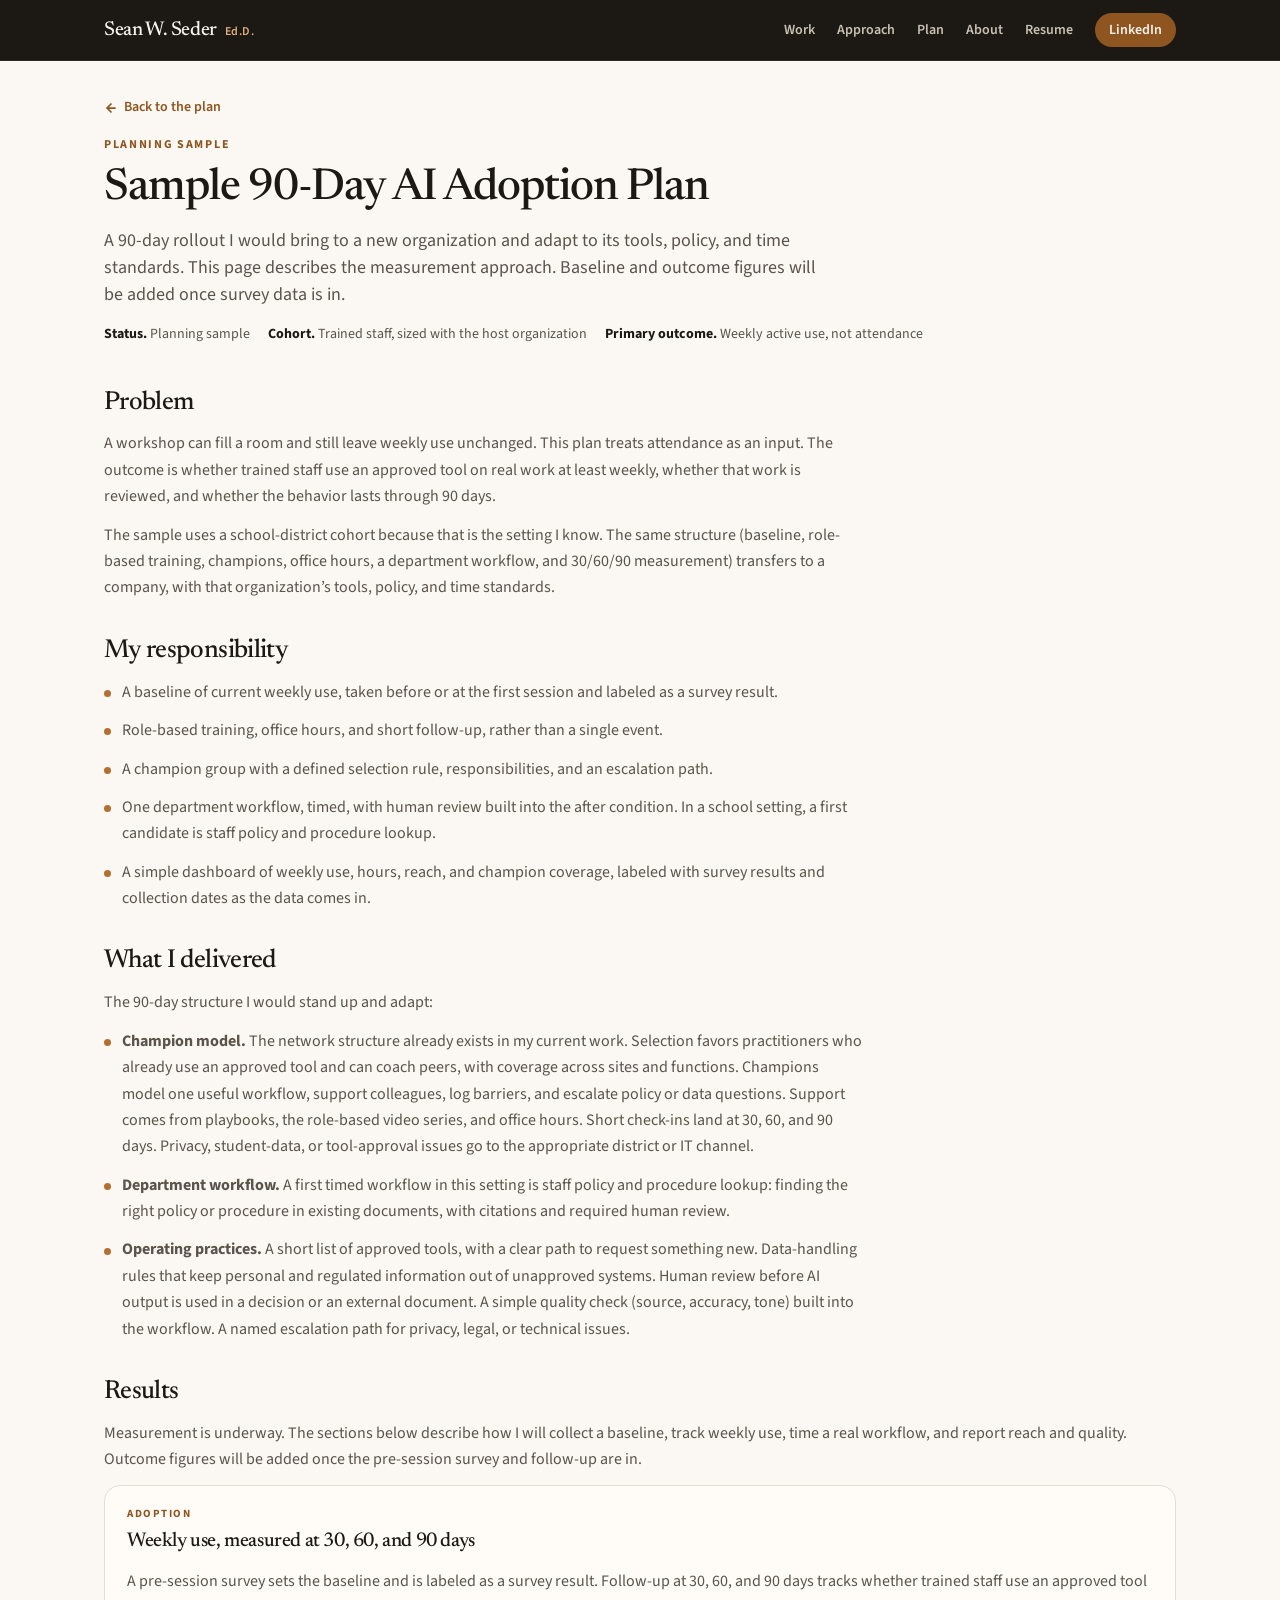
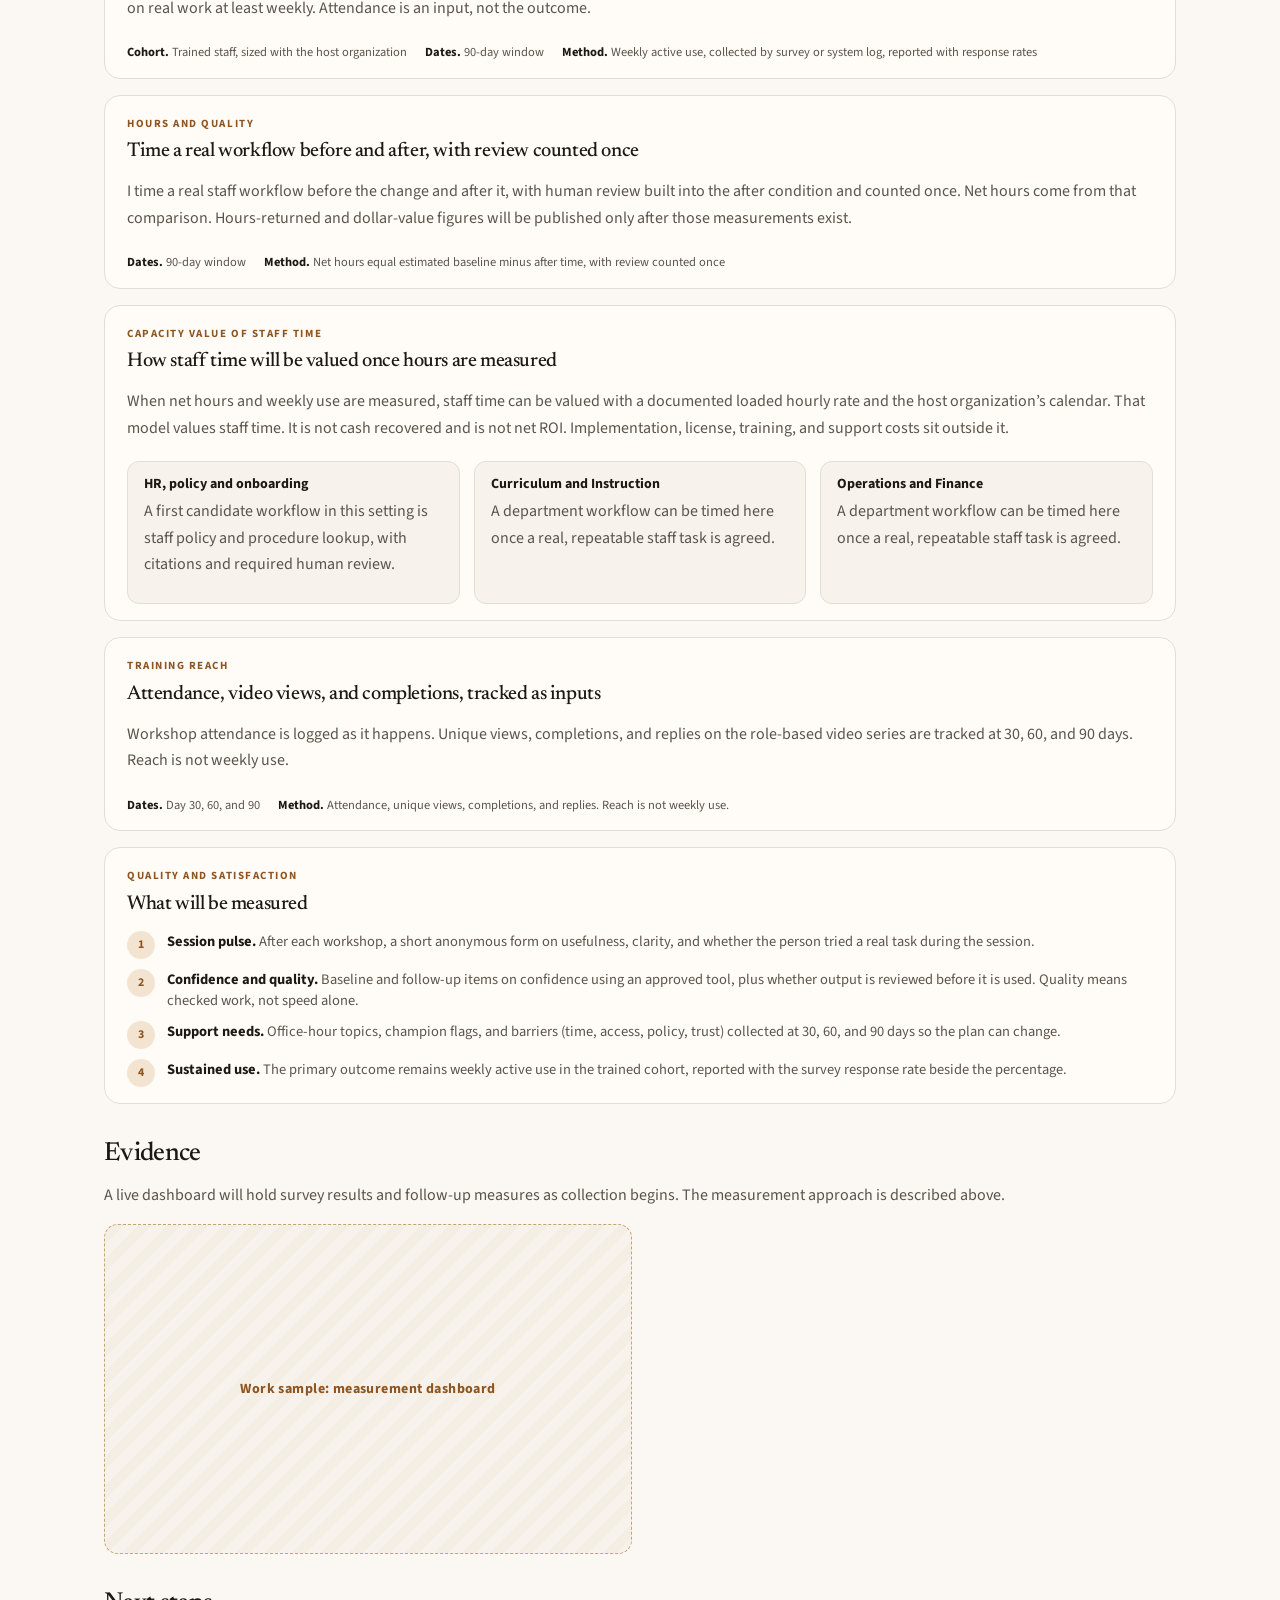
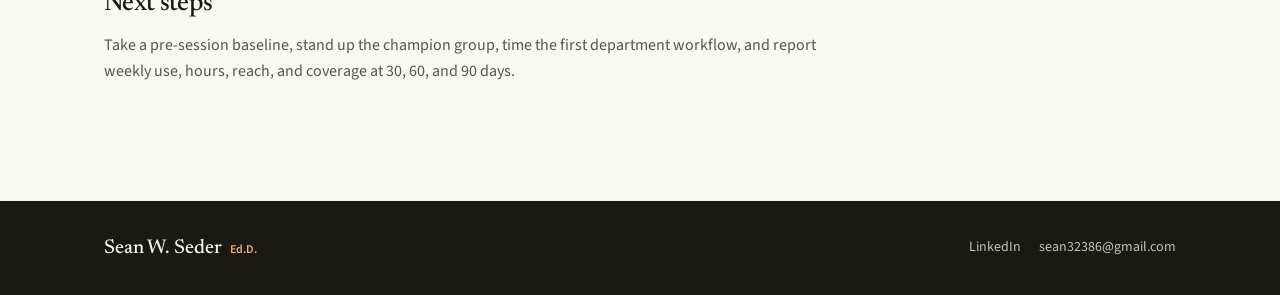
==== commit 79dd9d98: "Update to settled title, Bluffton, verified metrics only, new resume" ====
--- a/case-90day.html
+++ b/case-90day.html
@@ -4,7 +4,7 @@
 <meta charset="utf-8">
 <meta name="viewport" content="width=device-width, initial-scale=1">
 <title>Sample 90-Day AI Adoption Plan | Sean W. Seder, Ed.D.</title>
-<meta name="description" content="A sample 90-day AI adoption plan with labeled targets, by Sean W. Seder, Ed.D.">
+<meta name="description" content="A sample 90-day AI adoption plan describing the measurement approach, by Sean W. Seder, Ed.D.">
 <link rel="preconnect" href="https://fonts.googleapis.com">
 <link rel="preconnect" href="https://fonts.gstatic.com" crossorigin>
 <link href="https://fonts.googleapis.com/css2?family=Newsreader:opsz,wght@6..72,500;6..72,600&family=Source+Sans+3:wght@400;600;700&display=swap" rel="stylesheet">
@@ -788,10 +788,10 @@
     <a class="back" href="index.html#plan"><svg viewBox="0 0 14 14" width="14" height="14" fill="none" aria-hidden="true"><path d="M11 7H3M7 3L3 7l4 4" stroke="currentColor" stroke-width="1.75" stroke-linecap="round" stroke-linejoin="round"/></svg> Back to the plan</a>
     <div class="kicker">Planning sample</div>
     <h1>Sample 90-Day AI Adoption Plan</h1>
-    <p class="lede">A 90-day rollout I would bring to a new organization and adapt to its tools, policy, and time standards. Figures tagged Target are planning models.</p>
+    <p class="lede">A 90-day rollout I would bring to a new organization and adapt to its tools, policy, and time standards. This page describes the measurement approach. Baseline and outcome figures will be added once survey data is in.</p>
     <div class="case-meta">
       <span><strong>Status.</strong> Planning sample</span>
-      <span><strong>Cohort.</strong> About 300 trained staff, target</span>
+      <span><strong>Cohort.</strong> Trained staff, sized with the host organization</span>
       <span><strong>Primary outcome.</strong> Weekly active use, not attendance</span>
     </div>
   </div>
@@ -810,188 +810,67 @@
         <li>Role-based training, office hours, and short follow-up, rather than a single event.</li>
         <li>A champion group with a defined selection rule, responsibilities, and an escalation path.</li>
         <li>One department workflow, timed, with human review built into the after condition. In a school setting, a first candidate is staff policy and procedure lookup.</li>
-        <li>A simple dashboard of weekly use, hours, reach, and champion coverage, with every planning figure tagged as a target or estimate.</li>
+        <li>A simple dashboard of weekly use, hours, reach, and champion coverage, labeled with survey results and collection dates as the data comes in.</li>
       </ul>
     </div>
     <div class="case-block">
       <h2>What I delivered</h2>
       <p>The 90-day structure I would stand up and adapt:</p>
       <ul>
-        <li><strong>Champion model.</strong> The network structure already exists in my current work. Coverage target: 24 champions by day 90 (8% of 300), stretch 30 (10%). Selection favors practitioners who already use an approved tool and can coach peers, with coverage across sites and functions. Champions model one useful workflow, support colleagues, log barriers, and escalate policy or data questions. Support comes from playbooks, the role-based video series, and office hours. Short check-ins land at 30, 60, and 90 days. Privacy, student-data, or tool-approval issues go to the appropriate district or IT channel.</li>
+        <li><strong>Champion model.</strong> The network structure already exists in my current work. Selection favors practitioners who already use an approved tool and can coach peers, with coverage across sites and functions. Champions model one useful workflow, support colleagues, log barriers, and escalate policy or data questions. Support comes from playbooks, the role-based video series, and office hours. Short check-ins land at 30, 60, and 90 days. Privacy, student-data, or tool-approval issues go to the appropriate district or IT channel.</li>
         <li><strong>Department workflow.</strong> A first timed workflow in this setting is staff policy and procedure lookup: finding the right policy or procedure in existing documents, with citations and required human review.</li>
         <li><strong>Operating practices.</strong> A short list of approved tools, with a clear path to request something new. Data-handling rules that keep personal and regulated information out of unapproved systems. Human review before AI output is used in a decision or an external document. A simple quality check (source, accuracy, tone) built into the workflow. A named escalation path for privacy, legal, or technical issues.</li>
       </ul>
     </div>
     <div class="case-block wide">
       <h2>Results</h2>
-      <p>The figures in this section are planning models, tagged Target.</p>
+      <p>Measurement is underway. The sections below describe how I will collect a baseline, track weekly use, time a real workflow, and report reach and quality. Outcome figures will be added once the pre-session survey and follow-up are in.</p>
       <div class="exhibit" style="margin-bottom:16px">
-        <div class="exhibit-kicker">Adoption curve</div>
-        <h3 class="exhibit-title">Weekly use reaches 55% by day 90 <span class="tg">Target</span></h3>
-        <div class="exhibit-viz"><svg viewBox="0 0 560 290" width="100%" role="img" aria-labelledby="adTitle adDesc">
-  <title id="adTitle">Target adoption ladder from a 7.5 percent estimated baseline to a 55 percent day-90 target, with a 65 percent stretch</title>
-  <desc id="adDesc">Dashed line chart of weekly active use. The 7.5 percent mark is an estimated baseline. Day 30, day 60, day 90, and stretch marks are targets. No measured results are plotted.</desc>
-  <g fill="none" stroke="#E4DDD4" stroke-width="1">
-    <line x1="56" y1="210" x2="536" y2="210"/>
-    <line x1="56" y1="158.14" x2="536" y2="158.14"/>
-    <line x1="56" y1="106.29" x2="536" y2="106.29"/>
-    <line x1="56" y1="54.43" x2="536" y2="54.43"/>
-    <line x1="56" y1="28.29" x2="536" y2="28.29"/>
-  </g>
-  <g font-family="Source Sans 3, sans-serif" font-size="13" fill="#5A544C" text-anchor="end">
-    <text x="48" y="214">0%</text>
-    <text x="48" y="162">20%</text>
-    <text x="48" y="110">40%</text>
-    <text x="48" y="58">60%</text>
-    <text x="48" y="32">70%</text>
-  </g>
-  <g font-family="Source Sans 3, sans-serif" font-size="12" fill="#5A544C" text-anchor="middle">
-    <text x="56" y="232">Est.</text><text x="172" y="232">Day 30</text><text x="288" y="232">Day 60</text><text x="404" y="232">Day 90</text><text x="520" y="232">Stretch</text>
-  </g>
-  <path d="M56 190.5 L172 132.0 L288 93.0 L404 67.0 L520 41.0" stroke="#B56E32" stroke-width="2.25" fill="none" stroke-dasharray="6 5" stroke-linecap="round" stroke-linejoin="round"/>
-  <circle cx="56" cy="190.5" r="5.5" fill="#FFFCF8" stroke="#5A544C" stroke-width="1.75"/>
-  <circle cx="172" cy="132.0" r="5.5" fill="#B56E32"/>
-  <circle cx="288" cy="93.0" r="5.5" fill="#B56E32"/>
-  <circle cx="404" cy="67.0" r="7" fill="#8E5520" stroke="#F3E4D2" stroke-width="2"/>
-  <circle cx="520" cy="41.0" r="5" fill="#FFFCF8" stroke="#B56E32" stroke-width="1.75"/>
-  <text x="56" y="176.5" text-anchor="middle" font-family="Source Sans 3, sans-serif" font-size="13" font-weight="700" fill="#5A544C">7.5%</text>
-  <text x="172" y="118.0" text-anchor="middle" font-family="Source Sans 3, sans-serif" font-size="13" font-weight="700" fill="#1C1915">30%</text>
-  <text x="288" y="79.0" text-anchor="middle" font-family="Source Sans 3, sans-serif" font-size="13" font-weight="700" fill="#1C1915">45%</text>
-  <text x="404" y="51.0" text-anchor="middle" font-family="Source Sans 3, sans-serif" font-size="13" font-weight="700" fill="#1C1915">55%</text>
-  <text x="520" y="27.0" text-anchor="middle" font-family="Source Sans 3, sans-serif" font-size="13" font-weight="600" fill="#8E5520">65%</text>
-  <g class="chart-callout">
-  <rect x="250" y="4" width="128" height="38" rx="8" fill="#F3E4D2" stroke="#B56E32" stroke-width="1.25"/>
-  <text x="314" y="20" text-anchor="middle" font-family="Newsreader, serif" font-size="16" font-weight="500" fill="#8E5520">55%</text>
-  <text x="314" y="34" text-anchor="middle" font-family="Source Sans 3, sans-serif" font-size="10" font-weight="700" fill="#8E5520" letter-spacing="0.08em">DAY 90 TARGET</text>
-  <path d="M378 30 L396 58" stroke="#B56E32" stroke-width="1.25" fill="none"/>
-  </g>
-  <circle cx="56" cy="262" r="5" fill="#FFFCF8" stroke="#5A544C" stroke-width="1.75"/>
-  <text x="66" y="266" font-family="Source Sans 3, sans-serif" font-size="12" fill="#5A544C">Estimated baseline</text>
-  <line x1="200" y1="262" x2="230" y2="262" stroke="#B56E32" stroke-width="2.25" stroke-dasharray="6 5" stroke-linecap="round"/>
-  <text x="238" y="266" font-family="Source Sans 3, sans-serif" font-size="12" fill="#5A544C">Target</text>
-  <circle cx="310" cy="262" r="5" fill="#B56E32"/>
-  <text x="320" y="266" font-family="Source Sans 3, sans-serif" font-size="12" fill="#5A544C">Target mark</text>
-</svg></div>
+        <div class="exhibit-kicker">Adoption</div>
+        <h3 class="exhibit-title">Weekly use, measured at 30, 60, and 90 days</h3>
+        <p>A pre-session survey sets the baseline and is labeled as a survey result. Follow-up at 30, 60, and 90 days tracks whether trained staff use an approved tool on real work at least weekly. Attendance is an input, not the outcome.</p>
         <div class="chart-meta">
-  <span><strong>Cohort.</strong> 300 trained staff, target</span>
+  <span><strong>Cohort.</strong> Trained staff, sized with the host organization</span>
   <span><strong>Dates.</strong> 90-day window</span>
-  <span><strong>Method.</strong> Weekly active use, to be collected by survey or system log</span>
+  <span><strong>Method.</strong> Weekly active use, collected by survey or system log, reported with response rates</span>
 </div>
-        <p class="exhibit-source">The 7.5% mark is a November 2026 districtwide estimate, shown as an estimated baseline, and will be replaced by the pre-session survey. Day 30, 60, and 90 figures are targets. 65% is a stretch inside a 60 to 70% ambition. All of these marks are dashed.</p>
       </div>
       <div class="exhibit" style="margin-bottom:16px">
-        <div class="exhibit-kicker">Hours returned</div>
-        <h3 class="exhibit-title">3 net hours returned per weekly user <span class="tg">Target</span></h3>
-        <div class="exhibit-viz"><svg viewBox="0 0 420 280" width="100%" role="img" aria-labelledby="hrTitle hrDesc">
-  <title id="hrTitle">Planning model of 8 hours estimated baseline and 5 hours after, returning 3 net hours per weekly user. Human review is included in the after time and counted once.</title>
-  <desc id="hrDesc">Two bars. The first is an estimated baseline of 8 hours, drawn with a hatch. The second is a 5 hour target after condition, including human review. The difference is 3 net hours returned.</desc>
-  <defs>
-    <pattern id="estHatch" patternUnits="userSpaceOnUse" width="8" height="8" patternTransform="rotate(-45)">
-      <rect width="8" height="8" fill="#EFE8DF"/>
-      <line x1="0" y1="0" x2="0" y2="8" stroke="#5A544C" stroke-width="2.2"/>
-    </pattern>
-  </defs>
-  <g fill="none" stroke="#E4DDD4" stroke-width="1">
-    <line x1="60" y1="200" x2="390" y2="200"/>
-    <line x1="60" y1="164" x2="390" y2="164"/>
-    <line x1="60" y1="128" x2="390" y2="128"/>
-    <line x1="60" y1="92" x2="390" y2="92"/>
-    <line x1="60" y1="56" x2="390" y2="56"/>
-    <line x1="60" y1="20" x2="390" y2="20"/>
-  </g>
-  <g font-family="Source Sans 3, sans-serif" font-size="13" fill="#5A544C" text-anchor="end">
-    <text x="52" y="204">0</text>
-    <text x="52" y="168">2</text>
-    <text x="52" y="132">4</text>
-    <text x="52" y="96">6</text>
-    <text x="52" y="60">8</text>
-    <text x="52" y="24">10 hrs</text>
-  </g>
-  <rect x="110" y="56" width="72" height="144" rx="6" fill="url(#estHatch)" stroke="#5A544C" stroke-width="1.5"/>
-  <rect x="230" y="110" width="72" height="90" rx="6" fill="#B56E32"/>
-  <text x="146" y="46" text-anchor="middle" font-family="Source Sans 3, sans-serif" font-size="15" font-weight="700" fill="#1C1915">8.0</text>
-  <text x="266" y="100" text-anchor="middle" font-family="Source Sans 3, sans-serif" font-size="15" font-weight="700" fill="#1C1915">5.0</text>
-  <text x="146" y="222" text-anchor="middle" font-family="Source Sans 3, sans-serif" font-size="12" font-weight="700" fill="#5A544C">Estimated</text>
-  <text x="146" y="236" text-anchor="middle" font-family="Source Sans 3, sans-serif" font-size="12" fill="#5A544C">baseline</text>
-  <text x="266" y="222" text-anchor="middle" font-family="Source Sans 3, sans-serif" font-size="12" font-weight="700" fill="#5A544C">Target</text>
-  <text x="266" y="236" text-anchor="middle" font-family="Source Sans 3, sans-serif" font-size="12" fill="#5A544C">after, with review</text>
-  <rect x="312" y="70" width="98" height="52" rx="8" fill="#F3E4D2" stroke="#B56E32" stroke-width="1.25"/>
-  <text x="361" y="90" text-anchor="middle" font-family="Newsreader, serif" font-size="16" fill="#8E5520">3.0 hrs</text>
-  <text x="361" y="106" text-anchor="middle" font-family="Source Sans 3, sans-serif" font-size="10" font-weight="700" fill="#8E5520" letter-spacing="0.06em">NET RETURNED</text>
-  <text x="210" y="268" text-anchor="middle" font-family="Source Sans 3, sans-serif" font-size="12" fill="#5A544C">Net hours = 8.0 − 5.0. Review sits in the after time and is counted once.</text>
-</svg></div>
+        <div class="exhibit-kicker">Hours and quality</div>
+        <h3 class="exhibit-title">Time a real workflow before and after, with review counted once</h3>
+        <p>I time a real staff workflow before the change and after it, with human review built into the after condition and counted once. Net hours come from that comparison. Hours-returned and dollar-value figures will be published only after those measurements exist.</p>
         <div class="chart-meta">
-  <span><strong>Cohort.</strong> Weekly users in the trained cohort, target</span>
-  <span><strong>Dates.</strong> Planning model</span>
-  <span><strong>Method.</strong> Net hours = estimated baseline minus after time, with review counted once</span>
+  <span><strong>Dates.</strong> 90-day window</span>
+  <span><strong>Method.</strong> Net hours equal estimated baseline minus after time, with review counted once</span>
 </div>
-        <p class="exhibit-source">An 8.0 to 5.0 hour task bundle used as a planning model. The 5.9 hour figure from Walton Family Foundation and Gallup, <em>Teaching for Tomorrow</em>, fielded 18 March to 11 April 2025, is a self-reported average among weekly teacher users, shown for context. The 3.0 hour figure in this plan is a separate model. <a href="https://news.gallup.com/poll/691967/three-teachers-weekly-saving-six-weeks-year.aspx">Gallup summary</a>.</p>
       </div>
       <div class="exhibit" style="margin-bottom:16px">
-        
         <div class="exhibit-kicker">Capacity value of staff time</div>
-        <h3 class="exhibit-title">Annualized value at target and first-year value with a ramp <span class="tg">Target</span></h3>
-        <div class="value-pair">
-          <div class="value-hero">
-            <div class="value-amount">$1.5M</div>
-            <div class="value-caption">Annualized value at target adoption</div>
-            <div class="value-sub">165 weekly users for a full school year. Target / model.</div>
-          </div>
-          <div class="value-hero">
-            <div class="value-amount">$1.3M</div>
-            <div class="value-caption">First-year value during the adoption ramp</div>
-            <div class="value-sub">Linear ramp over 13 weeks, then held at target. Target / model.</div>
-          </div>
-        </div>
-        <table class="formula">
-          <tr><th>Weekly users at the day-90 target</th><td>165 <span class="tg">Target</span></td></tr>
-          <tr><th>Net hours returned per weekly user</th><td>3.0 <span class="tg">Target</span></td></tr>
-          <tr><th>Instructional weeks</th><td>37.4</td></tr>
-          <tr><th>Loaded hourly rate</th><td>$82.13 estimate</td></tr>
-          <tr><th>Annualized value at target</th><td>$1,520,473</td></tr>
-          <tr class="total"><th>First-year value with ramp</th><td>$1,292,254</td></tr>
-        </table>
-        <p class="method-note"><strong>Methodology.</strong> Net hours = 8.0 estimated baseline − 5.0 after time. Human review is already included in the after time and is subtracted once; it is not applied again as a discount on net hours or on dollar value. Annualized value at target adoption = 165 weekly users × 3.0 net hours × 37.4 instructional weeks × $82.13 = $1,520,473 (about $1.5M). First-year value assumes a linear ramp from the 7.5% estimated baseline (22.5 weekly users) to the 55% day-90 target (165 weekly users) over the first 13 instructional weeks, then 165 weekly users held for the remaining 24.4 weeks: 5,244.75 user-weeks × 3.0 × $82.13 = $1,292,254 (about $1.3M). The loaded hourly rate is an estimate based on a median BCSD 2026-27 MA step, 190 days, an 8-hour day, and a BLS June 2026 teacher benefits load. This model values staff time. It is not cash recovered and is not net ROI; implementation, license, training, and support costs sit outside it.</p>
-        <div class="chart-meta">
-  <span><strong>Cohort.</strong> 300 trained staff, target</span>
-  <span><strong>Dates.</strong> One school year, 37.4 instructional weeks</span>
-  <span><strong>Method.</strong> Planning model of staff time value</span>
-</div>
-      </div>
-      <div class="depts" style="margin-top:8px">
+        <h3 class="exhibit-title">How staff time will be valued once hours are measured</h3>
+        <p>When net hours and weekly use are measured, staff time can be valued with a documented loaded hourly rate and the host organization’s calendar. That model values staff time. It is not cash recovered and is not net ROI. Implementation, license, training, and support costs sit outside it.</p>
+        <div class="depts" style="margin-top:8px">
         <div class="dept">
           <h4>HR, policy and onboarding</h4>
-          <div class="amt">$154K</div>
-          <p>12 weekly users × 3.0 net hours × 52 weeks × $82.13. Annualized illustration at the stated user level.</p>
+          <p>A first candidate workflow in this setting is staff policy and procedure lookup, with citations and required human review.</p>
         </div>
         <div class="dept">
           <h4>Curriculum and Instruction</h4>
-          <div class="amt">$192K</div>
-          <p>15 weekly users × 3.0 net hours × 52 weeks × $82.13. Annualized illustration at the stated user level.</p>
+          <p>A department workflow can be timed here once a real, repeatable staff task is agreed.</p>
         </div>
         <div class="dept">
           <h4>Operations and Finance</h4>
-          <div class="amt">$107K</div>
-          <p>10 weekly users × 2.5 net hours × 52 weeks × $82.13. Annualized illustration at the stated user level.</p>
+          <p>A department workflow can be timed here once a real, repeatable staff task is agreed.</p>
         </div>
       </div>
-      <p class="exhibit-source" style="margin-top:12px">Exact values are $153,747, $192,184, and $106,769. They use the same net-hours rule (review counted once) and are not added to the cohort total, to avoid double counting staff who may sit in both groups.</p>
+      </div>
       <div class="exhibit" style="margin:16px 0">
         <div class="exhibit-kicker">Training reach</div>
-        <h3 class="exhibit-title">300 staff in the trained cohort, then a video reach ladder <span class="tg">Target</span></h3>
-        <div class="bars">
-          <div class="bar-row"><span class="lab">Day 30 views</span><div class="bar-track"><div class="bar-fill" style="width:25%"></div></div><span class="val">750</span></div>
-          <div class="bar-row"><span class="lab">Day 60 views</span><div class="bar-track"><div class="bar-fill" style="width:45%"></div></div><span class="val">1,350</span></div>
-          <div class="bar-row"><span class="lab">Day 90 views</span><div class="bar-track"><div class="bar-fill" style="width:65%"></div></div><span class="val">1,950</span></div>
-          <div class="bar-row"><span class="lab">Completions</span><div class="bar-track"><div class="bar-fill" style="width:32.5%"></div></div><span class="val">975</span></div>
-          <div class="bar-row"><span class="lab">Replies</span><div class="bar-track"><div class="bar-fill" style="width:6.5%"></div></div><span class="val">195</span></div>
-        </div>
+        <h3 class="exhibit-title">Attendance, video views, and completions, tracked as inputs</h3>
+        <p>Workshop attendance is logged as it happens. Unique views, completions, and replies on the role-based video series are tracked at 30, 60, and 90 days. Reach is not weekly use.</p>
         <div class="chart-meta">
-  <span><strong>Cohort.</strong> Video reach across a district of about 3,000 employees, target</span>
   <span><strong>Dates.</strong> Day 30, 60, and 90</span>
-  <span><strong>Method.</strong> Unique views, completions at 50% of day-90 viewers, replies at 20% of completers. Reach is not weekly use.</span>
+  <span><strong>Method.</strong> Attendance, unique views, completions, and replies. Reach is not weekly use.</span>
 </div>
-        <p class="exhibit-source">Attendance goal is about 300 staff. Video unique views of 750, 1,350, and 1,950 are 25%, 45%, and 65% of a roughly 3,000-staff reach ladder.</p>
       </div>
       <div class="exhibit">
         <div class="exhibit-kicker">Quality and satisfaction</div>
@@ -1006,7 +885,7 @@
     </div>
     <div class="case-block wide">
       <h2>Evidence</h2>
-      <p>The charts and formulas above are the working model. A live dashboard will replace the planning figures as measurement begins.</p>
+      <p>A live dashboard will hold survey results and follow-up measures as collection begins. The measurement approach is described above.</p>
       <div class="artifact-grid">
         <figure class="artifact">
   <div class="artifact-frame" role="img" aria-label="Work sample: measurement dashboard">Work sample: measurement dashboard</div>
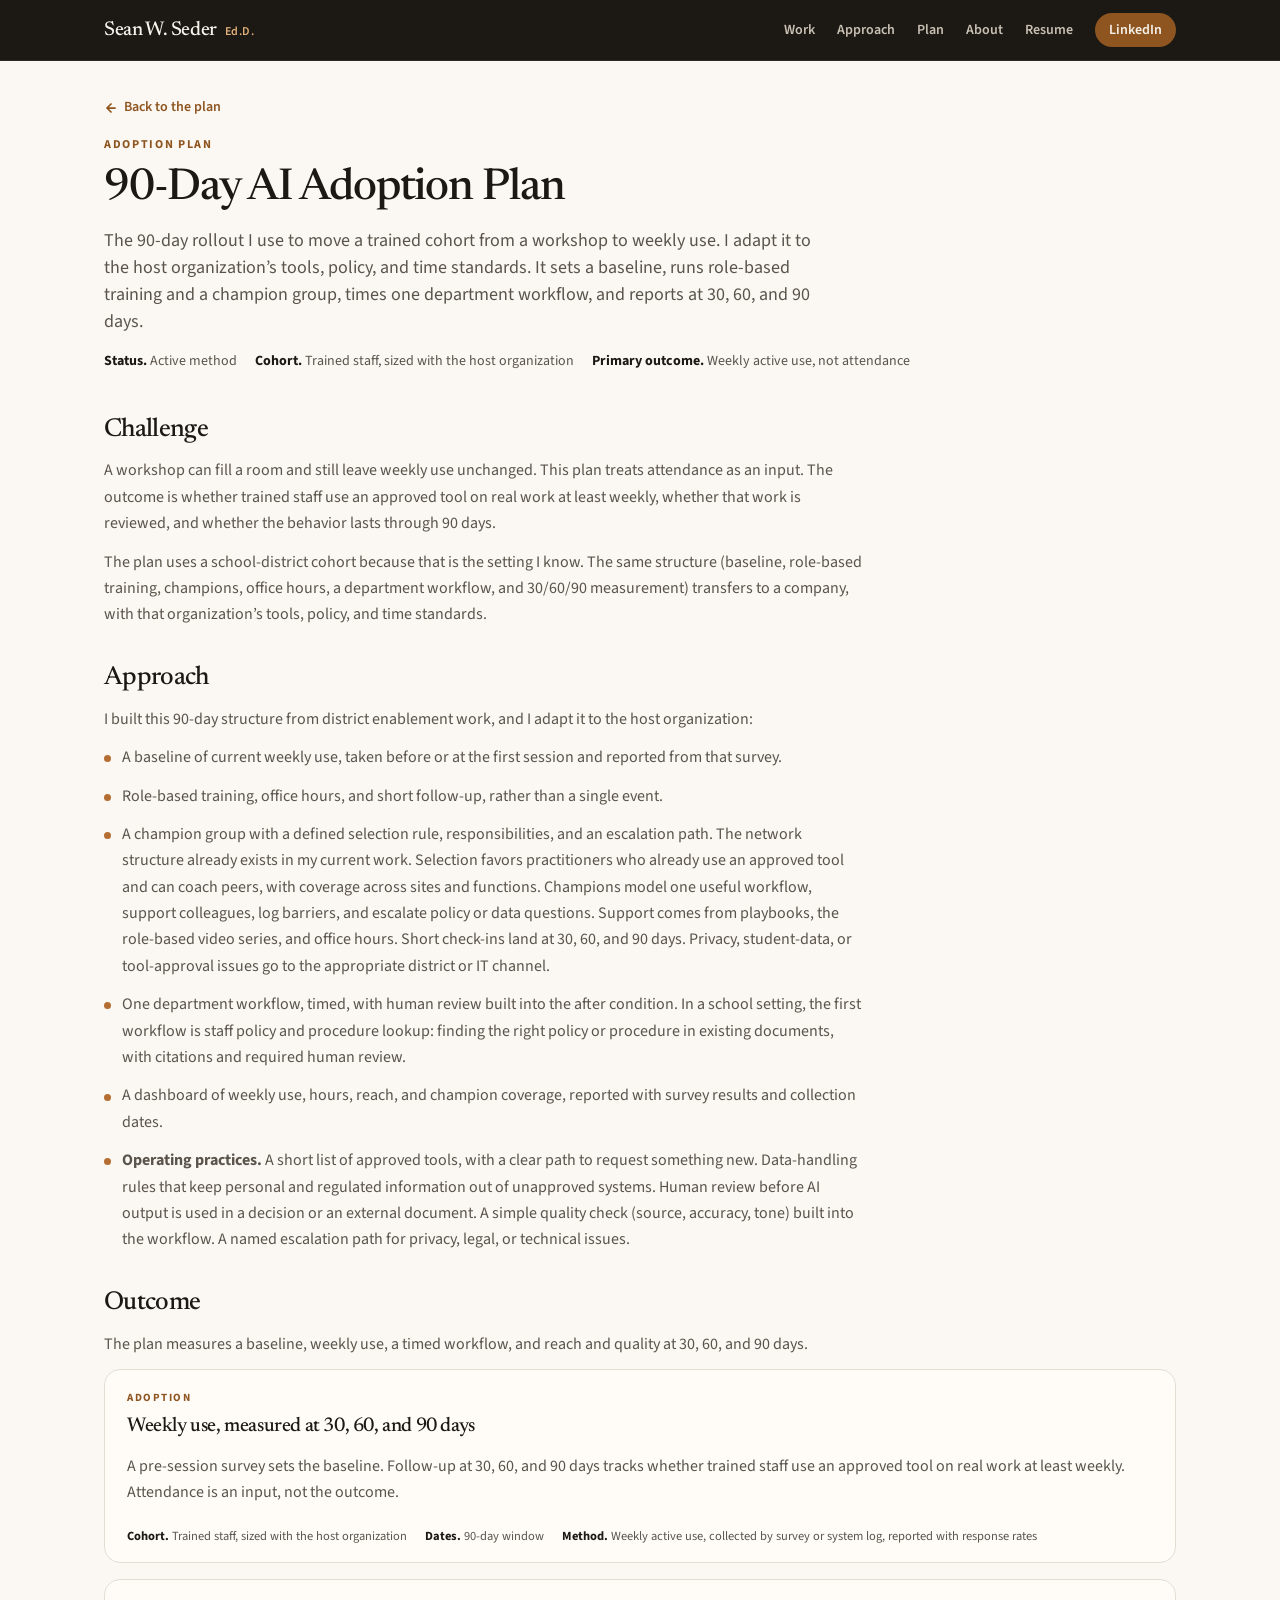
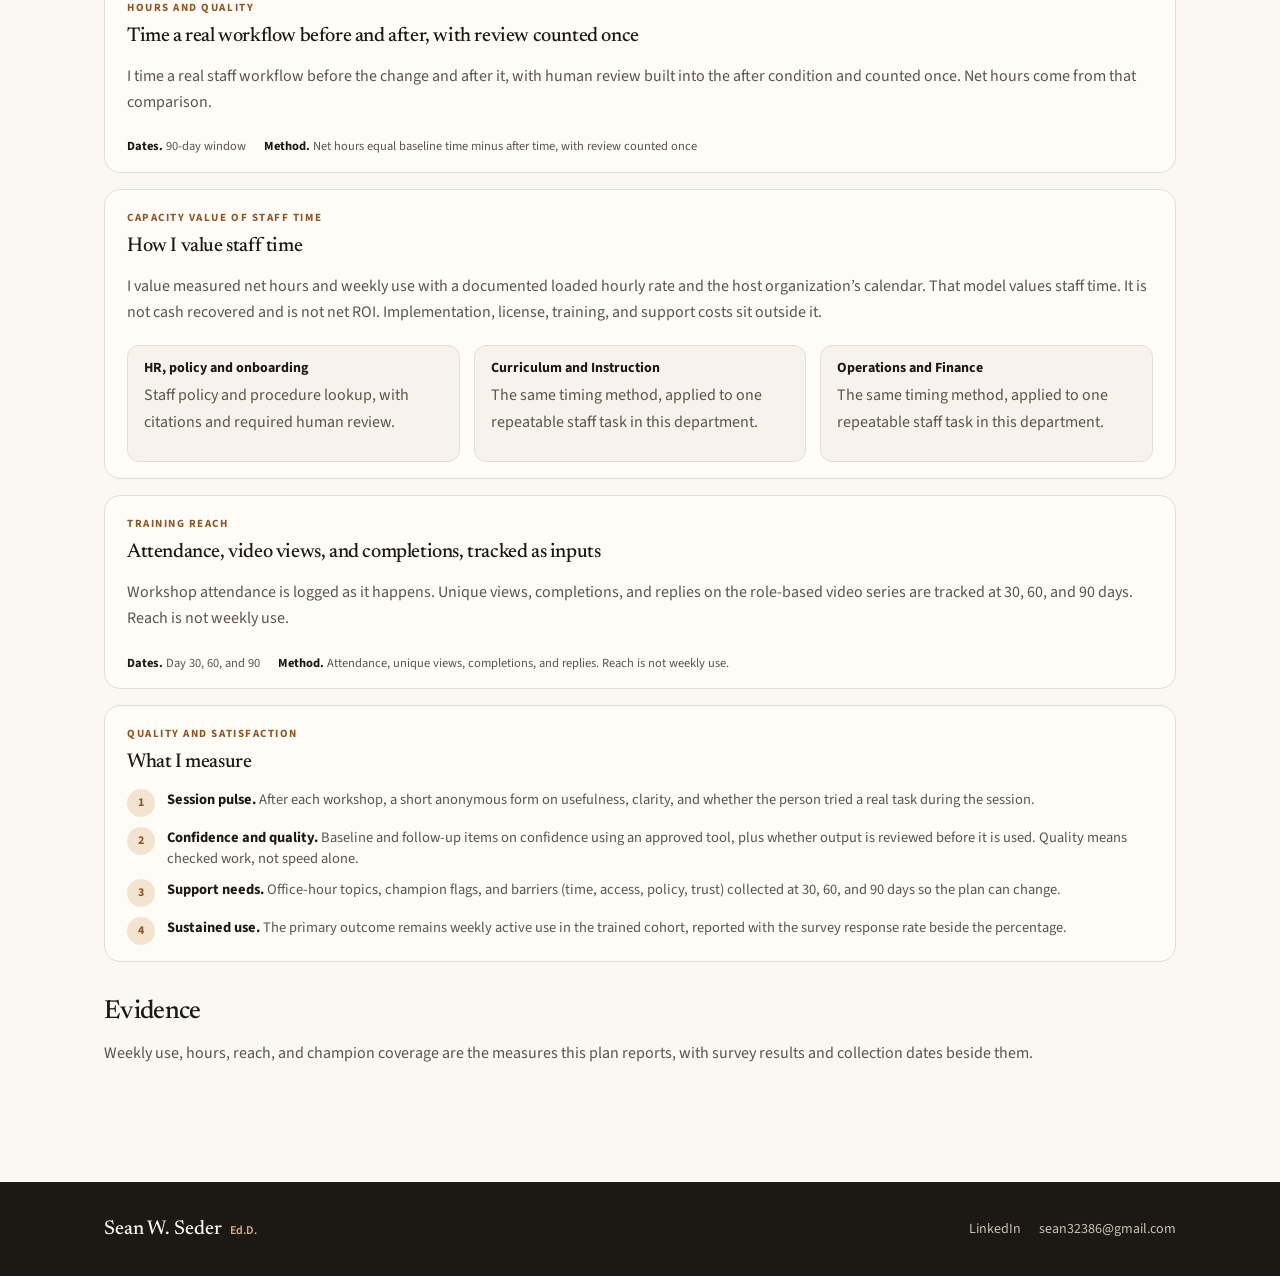
==== commit 8713df90: "Remove sample-data labels and tighten case studies Drop user-facing sample, demo, and placeholder wo" ====
--- a/case-90day.html
+++ b/case-90day.html
@@ -3,8 +3,8 @@
 <head>
 <meta charset="utf-8">
 <meta name="viewport" content="width=device-width, initial-scale=1">
-<title>Sample 90-Day AI Adoption Plan | Sean W. Seder, Ed.D.</title>
-<meta name="description" content="A sample 90-day AI adoption plan describing the measurement approach, by Sean W. Seder, Ed.D.">
+<title>90-Day AI Adoption Plan | Sean W. Seder, Ed.D.</title>
+<meta name="description" content="A 90-day AI adoption plan for a trained staff cohort, by Sean W. Seder, Ed.D., AI Integration Lead, Beaufort County School District and SC AI Pilot Lead.">
 <link rel="preconnect" href="https://fonts.googleapis.com">
 <link rel="preconnect" href="https://fonts.gstatic.com" crossorigin>
 <link href="https://fonts.googleapis.com/css2?family=Newsreader:opsz,wght@6..72,500;6..72,600&family=Source+Sans+3:wght@400;600;700&display=swap" rel="stylesheet">
@@ -72,7 +72,7 @@
   padding-right: var(--pad);
 }
 
-/* Target tag: small, tasteful, for unverified figures only */
+/* Small tag style for figure labels */
 .tg, .tag-target {
   display: inline-flex; align-items: center; justify-content: center;
   height: 18px; padding: 0 7px; border-radius: 100px;
@@ -786,11 +786,11 @@
 <section class="case-hero">
   <div class="wrap">
     <a class="back" href="index.html#plan"><svg viewBox="0 0 14 14" width="14" height="14" fill="none" aria-hidden="true"><path d="M11 7H3M7 3L3 7l4 4" stroke="currentColor" stroke-width="1.75" stroke-linecap="round" stroke-linejoin="round"/></svg> Back to the plan</a>
-    <div class="kicker">Planning sample</div>
-    <h1>Sample 90-Day AI Adoption Plan</h1>
-    <p class="lede">A 90-day rollout I would bring to a new organization and adapt to its tools, policy, and time standards. This page describes the measurement approach. Baseline and outcome figures will be added once survey data is in.</p>
+    <div class="kicker">Adoption plan</div>
+    <h1>90-Day AI Adoption Plan</h1>
+    <p class="lede">The 90-day rollout I use to move a trained cohort from a workshop to weekly use. I adapt it to the host organization’s tools, policy, and time standards. It sets a baseline, runs role-based training and a champion group, times one department workflow, and reports at 30, 60, and 90 days.</p>
     <div class="case-meta">
-      <span><strong>Status.</strong> Planning sample</span>
+      <span><strong>Status.</strong> Active method</span>
       <span><strong>Cohort.</strong> Trained staff, sized with the host organization</span>
       <span><strong>Primary outcome.</strong> Weekly active use, not attendance</span>
     </div>
@@ -799,36 +799,29 @@
 <section class="case-body">
   <div class="wrap">
     <div class="case-block">
-      <h2>Problem</h2>
+      <h2>Challenge</h2>
       <p>A workshop can fill a room and still leave weekly use unchanged. This plan treats attendance as an input. The outcome is whether trained staff use an approved tool on real work at least weekly, whether that work is reviewed, and whether the behavior lasts through 90 days.</p>
-      <p>The sample uses a school-district cohort because that is the setting I know. The same structure (baseline, role-based training, champions, office hours, a department workflow, and 30/60/90 measurement) transfers to a company, with that organization’s tools, policy, and time standards.</p>
+      <p>The plan uses a school-district cohort because that is the setting I know. The same structure (baseline, role-based training, champions, office hours, a department workflow, and 30/60/90 measurement) transfers to a company, with that organization’s tools, policy, and time standards.</p>
     </div>
     <div class="case-block">
-      <h2>My responsibility</h2>
+      <h2>Approach</h2>
+      <p>I built this 90-day structure from district enablement work, and I adapt it to the host organization:</p>
       <ul>
-        <li>A baseline of current weekly use, taken before or at the first session and labeled as a survey result.</li>
+        <li>A baseline of current weekly use, taken before or at the first session and reported from that survey.</li>
         <li>Role-based training, office hours, and short follow-up, rather than a single event.</li>
-        <li>A champion group with a defined selection rule, responsibilities, and an escalation path.</li>
-        <li>One department workflow, timed, with human review built into the after condition. In a school setting, a first candidate is staff policy and procedure lookup.</li>
-        <li>A simple dashboard of weekly use, hours, reach, and champion coverage, labeled with survey results and collection dates as the data comes in.</li>
-      </ul>
-    </div>
-    <div class="case-block">
-      <h2>What I delivered</h2>
-      <p>The 90-day structure I would stand up and adapt:</p>
-      <ul>
-        <li><strong>Champion model.</strong> The network structure already exists in my current work. Selection favors practitioners who already use an approved tool and can coach peers, with coverage across sites and functions. Champions model one useful workflow, support colleagues, log barriers, and escalate policy or data questions. Support comes from playbooks, the role-based video series, and office hours. Short check-ins land at 30, 60, and 90 days. Privacy, student-data, or tool-approval issues go to the appropriate district or IT channel.</li>
-        <li><strong>Department workflow.</strong> A first timed workflow in this setting is staff policy and procedure lookup: finding the right policy or procedure in existing documents, with citations and required human review.</li>
+        <li>A champion group with a defined selection rule, responsibilities, and an escalation path. The network structure already exists in my current work. Selection favors practitioners who already use an approved tool and can coach peers, with coverage across sites and functions. Champions model one useful workflow, support colleagues, log barriers, and escalate policy or data questions. Support comes from playbooks, the role-based video series, and office hours. Short check-ins land at 30, 60, and 90 days. Privacy, student-data, or tool-approval issues go to the appropriate district or IT channel.</li>
+        <li>One department workflow, timed, with human review built into the after condition. In a school setting, the first workflow is staff policy and procedure lookup: finding the right policy or procedure in existing documents, with citations and required human review.</li>
+        <li>A dashboard of weekly use, hours, reach, and champion coverage, reported with survey results and collection dates.</li>
         <li><strong>Operating practices.</strong> A short list of approved tools, with a clear path to request something new. Data-handling rules that keep personal and regulated information out of unapproved systems. Human review before AI output is used in a decision or an external document. A simple quality check (source, accuracy, tone) built into the workflow. A named escalation path for privacy, legal, or technical issues.</li>
       </ul>
     </div>
     <div class="case-block wide">
-      <h2>Results</h2>
-      <p>Measurement is underway. The sections below describe how I will collect a baseline, track weekly use, time a real workflow, and report reach and quality. Outcome figures will be added once the pre-session survey and follow-up are in.</p>
+      <h2>Outcome</h2>
+      <p>The plan measures a baseline, weekly use, a timed workflow, and reach and quality at 30, 60, and 90 days.<!-- TODO(Doc): add real figure for the pre-session baseline, day-30/60/90 weekly use, response rates, net hours, and staff-time value --></p>
       <div class="exhibit" style="margin-bottom:16px">
         <div class="exhibit-kicker">Adoption</div>
         <h3 class="exhibit-title">Weekly use, measured at 30, 60, and 90 days</h3>
-        <p>A pre-session survey sets the baseline and is labeled as a survey result. Follow-up at 30, 60, and 90 days tracks whether trained staff use an approved tool on real work at least weekly. Attendance is an input, not the outcome.</p>
+        <p>A pre-session survey sets the baseline. Follow-up at 30, 60, and 90 days tracks whether trained staff use an approved tool on real work at least weekly. Attendance is an input, not the outcome.</p>
         <div class="chart-meta">
   <span><strong>Cohort.</strong> Trained staff, sized with the host organization</span>
   <span><strong>Dates.</strong> 90-day window</span>
@@ -838,28 +831,29 @@
       <div class="exhibit" style="margin-bottom:16px">
         <div class="exhibit-kicker">Hours and quality</div>
         <h3 class="exhibit-title">Time a real workflow before and after, with review counted once</h3>
-        <p>I time a real staff workflow before the change and after it, with human review built into the after condition and counted once. Net hours come from that comparison. Hours-returned and dollar-value figures will be published only after those measurements exist.</p>
+        <p>I time a real staff workflow before the change and after it, with human review built into the after condition and counted once. Net hours come from that comparison.</p>
         <div class="chart-meta">
   <span><strong>Dates.</strong> 90-day window</span>
-  <span><strong>Method.</strong> Net hours equal estimated baseline minus after time, with review counted once</span>
+  <span><strong>Method.</strong> Net hours equal baseline time minus after time, with review counted once</span>
 </div>
       </div>
       <div class="exhibit" style="margin-bottom:16px">
         <div class="exhibit-kicker">Capacity value of staff time</div>
-        <h3 class="exhibit-title">How staff time will be valued once hours are measured</h3>
-        <p>When net hours and weekly use are measured, staff time can be valued with a documented loaded hourly rate and the host organization’s calendar. That model values staff time. It is not cash recovered and is not net ROI. Implementation, license, training, and support costs sit outside it.</p>
+        <h3 class="exhibit-title">How I value staff time</h3>
+        <p>I value measured net hours and weekly use with a documented loaded hourly rate and the host organization’s calendar. That model values staff time. It is not cash recovered and is not net ROI. Implementation, license, training, and support costs sit outside it.</p>
         <div class="depts" style="margin-top:8px">
         <div class="dept">
           <h4>HR, policy and onboarding</h4>
-          <p>A first candidate workflow in this setting is staff policy and procedure lookup, with citations and required human review.</p>
+          <p>Staff policy and procedure lookup, with citations and required human review.</p>
         </div>
         <div class="dept">
           <h4>Curriculum and Instruction</h4>
-          <p>A department workflow can be timed here once a real, repeatable staff task is agreed.</p>
+          <p>The same timing method, applied to one repeatable staff task in this department.</p>
+          <!-- TODO(Doc): name the repeatable staff task for Curriculum and Instruction, and for Operations and Finance -->
         </div>
         <div class="dept">
           <h4>Operations and Finance</h4>
-          <p>A department workflow can be timed here once a real, repeatable staff task is agreed.</p>
+          <p>The same timing method, applied to one repeatable staff task in this department.</p>
         </div>
       </div>
       </div>
@@ -874,7 +868,7 @@
       </div>
       <div class="exhibit">
         <div class="exhibit-kicker">Quality and satisfaction</div>
-        <h3 class="exhibit-title">What will be measured</h3>
+        <h3 class="exhibit-title">What I measure</h3>
         <div class="measure-list">
           <div class="measure-item"><span class="dot">1</span><div><strong style="color:var(--charcoal)">Session pulse.</strong> After each workshop, a short anonymous form on usefulness, clarity, and whether the person tried a real task during the session.</div></div>
           <div class="measure-item"><span class="dot">2</span><div><strong style="color:var(--charcoal)">Confidence and quality.</strong> Baseline and follow-up items on confidence using an approved tool, plus whether output is reviewed before it is used. Quality means checked work, not speed alone.</div></div>
@@ -885,17 +879,8 @@
     </div>
     <div class="case-block wide">
       <h2>Evidence</h2>
-      <p>A live dashboard will hold survey results and follow-up measures as collection begins. The measurement approach is described above.</p>
-      <div class="artifact-grid">
-        <figure class="artifact">
-  <div class="artifact-frame" role="img" aria-label="Work sample: measurement dashboard">Work sample: measurement dashboard</div>
-  
-</figure>
-      </div>
-    </div>
-    <div class="case-block">
-      <h2>Next steps</h2>
-      <p>Take a pre-session baseline, stand up the champion group, time the first department workflow, and report weekly use, hours, reach, and coverage at 30, 60, and 90 days.</p>
+      <p>Weekly use, hours, reach, and champion coverage are the measures this plan reports, with survey results and collection dates beside them.</p>
+      <!-- TODO(Doc): add the measurement dashboard, or the survey export it is built from -->
     </div>
   </div>
 </section>
--- a/styles.css
+++ b/styles.css
@@ -61,7 +61,7 @@
   padding-right: var(--pad);
 }
 
-/* Target tag: small, tasteful, for unverified figures only */
+/* Small tag style for figure labels */
 .tg, .tag-target {
   display: inline-flex; align-items: center; justify-content: center;
   height: 18px; padding: 0 7px; border-radius: 100px;
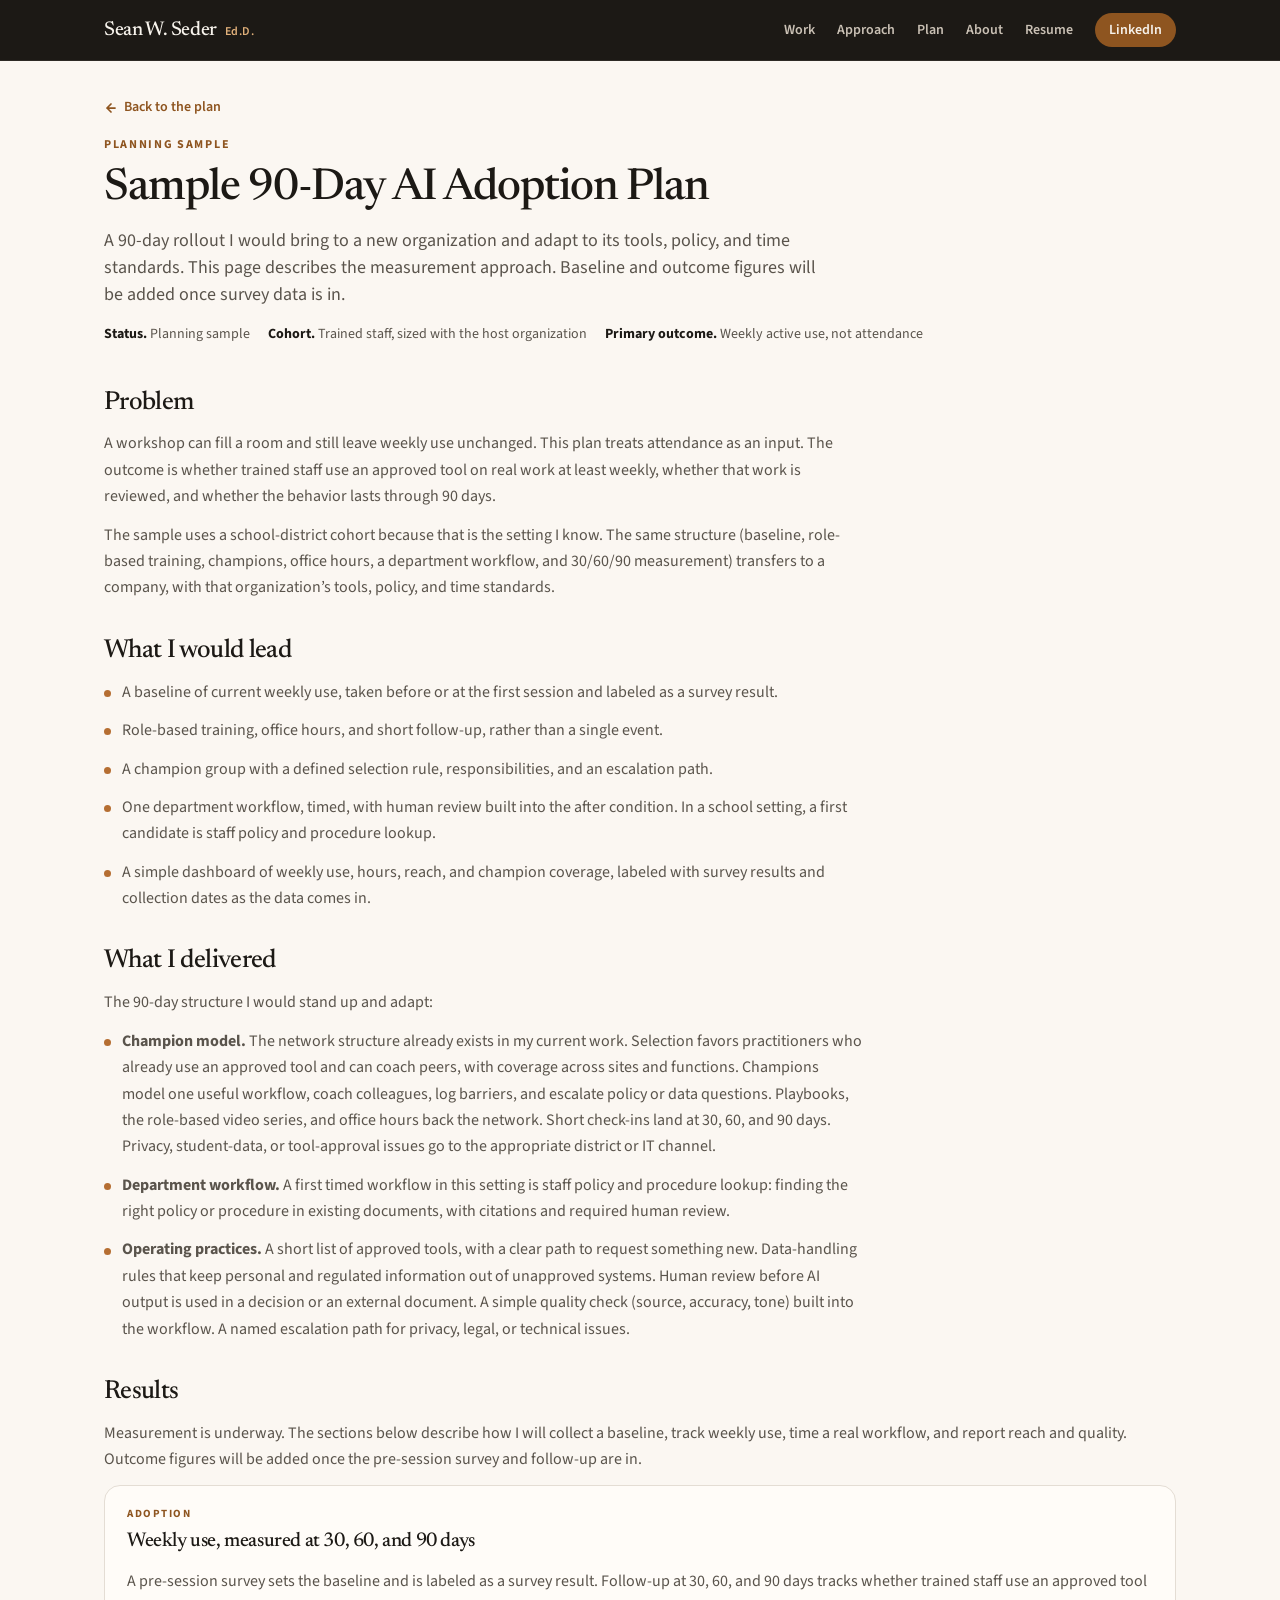
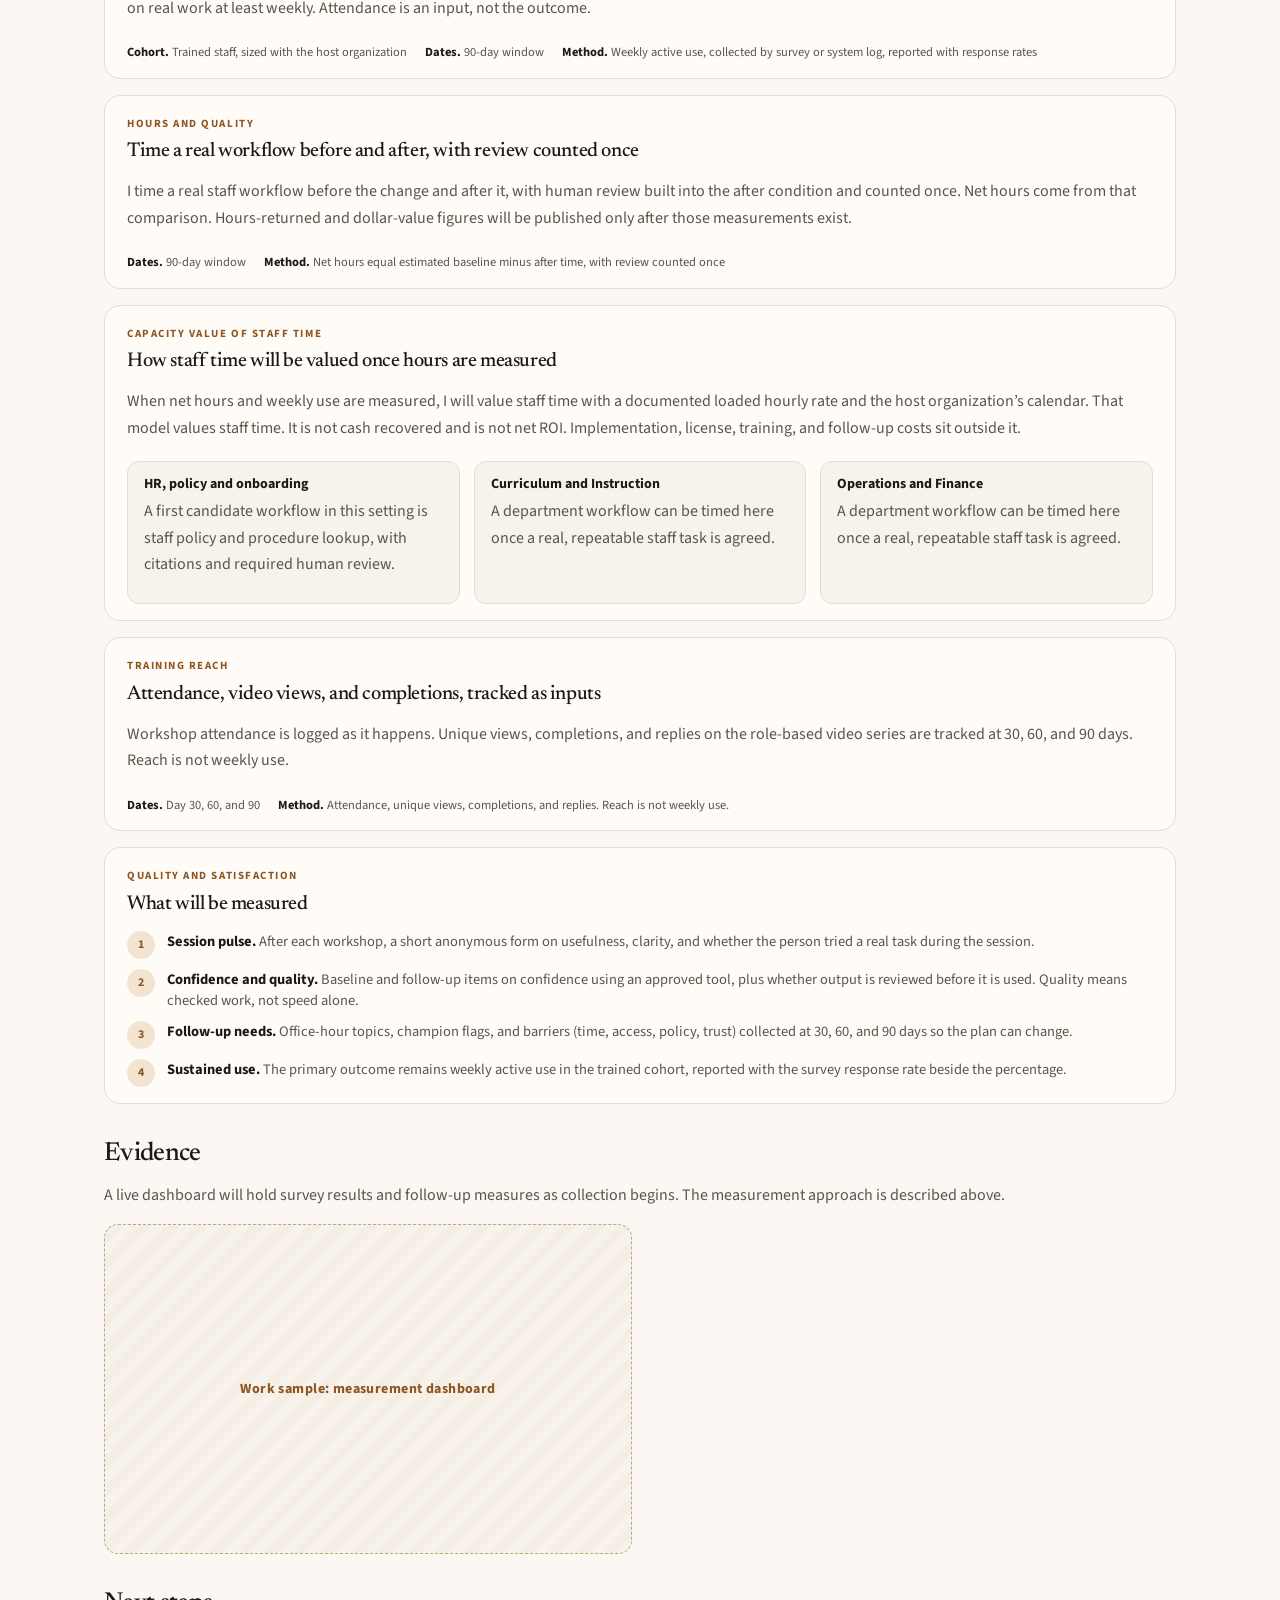
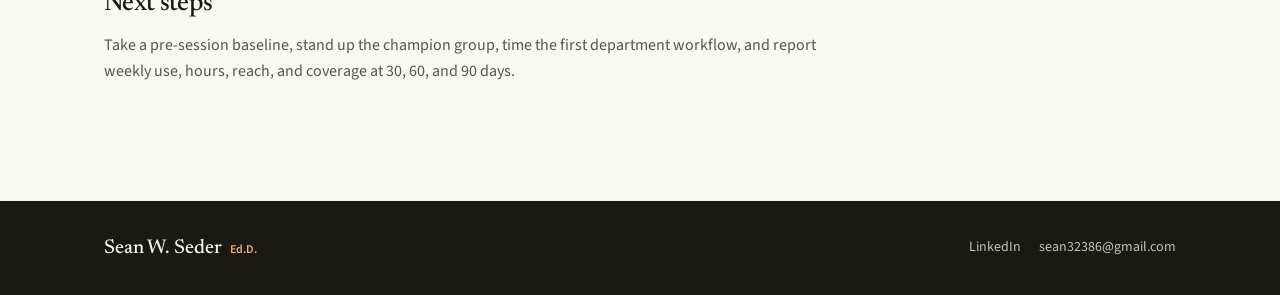
==== commit f33ab819: "Nov 18: publish resume master and Quill portfolio voice copy; cache-bust resume links" ====
--- a/case-90day.html
+++ b/case-90day.html
@@ -3,8 +3,8 @@
 <head>
 <meta charset="utf-8">
 <meta name="viewport" content="width=device-width, initial-scale=1">
-<title>90-Day AI Adoption Plan | Sean W. Seder, Ed.D.</title>
-<meta name="description" content="A 90-day AI adoption plan for a trained staff cohort, by Sean W. Seder, Ed.D., AI Integration Lead, Beaufort County School District and SC AI Pilot Lead.">
+<title>Sample 90-Day AI Adoption Plan | Sean W. Seder, Ed.D.</title>
+<meta name="description" content="A sample 90-day AI adoption plan describing the measurement approach, by Sean W. Seder, Ed.D.">
 <link rel="preconnect" href="https://fonts.googleapis.com">
 <link rel="preconnect" href="https://fonts.gstatic.com" crossorigin>
 <link href="https://fonts.googleapis.com/css2?family=Newsreader:opsz,wght@6..72,500;6..72,600&family=Source+Sans+3:wght@400;600;700&display=swap" rel="stylesheet">
@@ -72,7 +72,7 @@
   padding-right: var(--pad);
 }
 
-/* Small tag style for figure labels */
+/* Target tag: small, tasteful, for unverified figures only */
 .tg, .tag-target {
   display: inline-flex; align-items: center; justify-content: center;
   height: 18px; padding: 0 7px; border-radius: 100px;
@@ -769,7 +769,7 @@
       <a href="index.html#approach">Approach</a>
       <a href="index.html#plan">Plan</a>
       <a href="index.html#about">About</a>
-      <a href="Sean_Seder_Resume.pdf">Resume</a>
+      <a href="Sean_Seder_Resume.pdf?v=20261118">Resume</a>
       <a class="nav-cta" href="https://www.linkedin.com/in/sean-seder-4b7b10126">LinkedIn</a>
     </nav>
     <nav class="mobile-panel" aria-label="Mobile">
@@ -777,7 +777,7 @@
       <a href="index.html#approach">Approach</a>
       <a href="index.html#plan">Plan</a>
       <a href="index.html#about">About</a>
-      <a href="Sean_Seder_Resume.pdf">Resume</a>
+      <a href="Sean_Seder_Resume.pdf?v=20261118">Resume</a>
       <a href="https://www.linkedin.com/in/sean-seder-4b7b10126">LinkedIn</a>
     </nav>
   </div>
@@ -786,11 +786,11 @@
 <section class="case-hero">
   <div class="wrap">
     <a class="back" href="index.html#plan"><svg viewBox="0 0 14 14" width="14" height="14" fill="none" aria-hidden="true"><path d="M11 7H3M7 3L3 7l4 4" stroke="currentColor" stroke-width="1.75" stroke-linecap="round" stroke-linejoin="round"/></svg> Back to the plan</a>
-    <div class="kicker">Adoption plan</div>
-    <h1>90-Day AI Adoption Plan</h1>
-    <p class="lede">The 90-day rollout I use to move a trained cohort from a workshop to weekly use. I adapt it to the host organization’s tools, policy, and time standards. It sets a baseline, runs role-based training and a champion group, times one department workflow, and reports at 30, 60, and 90 days.</p>
+    <div class="kicker">Planning sample</div>
+    <h1>Sample 90-Day AI Adoption Plan</h1>
+    <p class="lede">A 90-day rollout I would bring to a new organization and adapt to its tools, policy, and time standards. This page describes the measurement approach. Baseline and outcome figures will be added once survey data is in.</p>
     <div class="case-meta">
-      <span><strong>Status.</strong> Active method</span>
+      <span><strong>Status.</strong> Planning sample</span>
       <span><strong>Cohort.</strong> Trained staff, sized with the host organization</span>
       <span><strong>Primary outcome.</strong> Weekly active use, not attendance</span>
     </div>
@@ -799,29 +799,36 @@
 <section class="case-body">
   <div class="wrap">
     <div class="case-block">
-      <h2>Challenge</h2>
+      <h2>Problem</h2>
       <p>A workshop can fill a room and still leave weekly use unchanged. This plan treats attendance as an input. The outcome is whether trained staff use an approved tool on real work at least weekly, whether that work is reviewed, and whether the behavior lasts through 90 days.</p>
-      <p>The plan uses a school-district cohort because that is the setting I know. The same structure (baseline, role-based training, champions, office hours, a department workflow, and 30/60/90 measurement) transfers to a company, with that organization’s tools, policy, and time standards.</p>
+      <p>The sample uses a school-district cohort because that is the setting I know. The same structure (baseline, role-based training, champions, office hours, a department workflow, and 30/60/90 measurement) transfers to a company, with that organization’s tools, policy, and time standards.</p>
     </div>
     <div class="case-block">
-      <h2>Approach</h2>
-      <p>I built this 90-day structure from district enablement work, and I adapt it to the host organization:</p>
+      <h2>What I would lead</h2>
       <ul>
-        <li>A baseline of current weekly use, taken before or at the first session and reported from that survey.</li>
+        <li>A baseline of current weekly use, taken before or at the first session and labeled as a survey result.</li>
         <li>Role-based training, office hours, and short follow-up, rather than a single event.</li>
-        <li>A champion group with a defined selection rule, responsibilities, and an escalation path. The network structure already exists in my current work. Selection favors practitioners who already use an approved tool and can coach peers, with coverage across sites and functions. Champions model one useful workflow, support colleagues, log barriers, and escalate policy or data questions. Support comes from playbooks, the role-based video series, and office hours. Short check-ins land at 30, 60, and 90 days. Privacy, student-data, or tool-approval issues go to the appropriate district or IT channel.</li>
-        <li>One department workflow, timed, with human review built into the after condition. In a school setting, the first workflow is staff policy and procedure lookup: finding the right policy or procedure in existing documents, with citations and required human review.</li>
-        <li>A dashboard of weekly use, hours, reach, and champion coverage, reported with survey results and collection dates.</li>
+        <li>A champion group with a defined selection rule, responsibilities, and an escalation path.</li>
+        <li>One department workflow, timed, with human review built into the after condition. In a school setting, a first candidate is staff policy and procedure lookup.</li>
+        <li>A simple dashboard of weekly use, hours, reach, and champion coverage, labeled with survey results and collection dates as the data comes in.</li>
+      </ul>
+    </div>
+    <div class="case-block">
+      <h2>What I delivered</h2>
+      <p>The 90-day structure I would stand up and adapt:</p>
+      <ul>
+        <li><strong>Champion model.</strong> The network structure already exists in my current work. Selection favors practitioners who already use an approved tool and can coach peers, with coverage across sites and functions. Champions model one useful workflow, coach colleagues, log barriers, and escalate policy or data questions. Playbooks, the role-based video series, and office hours back the network. Short check-ins land at 30, 60, and 90 days. Privacy, student-data, or tool-approval issues go to the appropriate district or IT channel.</li>
+        <li><strong>Department workflow.</strong> A first timed workflow in this setting is staff policy and procedure lookup: finding the right policy or procedure in existing documents, with citations and required human review.</li>
         <li><strong>Operating practices.</strong> A short list of approved tools, with a clear path to request something new. Data-handling rules that keep personal and regulated information out of unapproved systems. Human review before AI output is used in a decision or an external document. A simple quality check (source, accuracy, tone) built into the workflow. A named escalation path for privacy, legal, or technical issues.</li>
       </ul>
     </div>
     <div class="case-block wide">
-      <h2>Outcome</h2>
-      <p>The plan measures a baseline, weekly use, a timed workflow, and reach and quality at 30, 60, and 90 days.<!-- TODO(Doc): add real figure for the pre-session baseline, day-30/60/90 weekly use, response rates, net hours, and staff-time value --></p>
+      <h2>Results</h2>
+      <p>Measurement is underway. The sections below describe how I will collect a baseline, track weekly use, time a real workflow, and report reach and quality. Outcome figures will be added once the pre-session survey and follow-up are in.</p>
       <div class="exhibit" style="margin-bottom:16px">
         <div class="exhibit-kicker">Adoption</div>
         <h3 class="exhibit-title">Weekly use, measured at 30, 60, and 90 days</h3>
-        <p>A pre-session survey sets the baseline. Follow-up at 30, 60, and 90 days tracks whether trained staff use an approved tool on real work at least weekly. Attendance is an input, not the outcome.</p>
+        <p>A pre-session survey sets the baseline and is labeled as a survey result. Follow-up at 30, 60, and 90 days tracks whether trained staff use an approved tool on real work at least weekly. Attendance is an input, not the outcome.</p>
         <div class="chart-meta">
   <span><strong>Cohort.</strong> Trained staff, sized with the host organization</span>
   <span><strong>Dates.</strong> 90-day window</span>
@@ -831,29 +838,28 @@
       <div class="exhibit" style="margin-bottom:16px">
         <div class="exhibit-kicker">Hours and quality</div>
         <h3 class="exhibit-title">Time a real workflow before and after, with review counted once</h3>
-        <p>I time a real staff workflow before the change and after it, with human review built into the after condition and counted once. Net hours come from that comparison.</p>
+        <p>I time a real staff workflow before the change and after it, with human review built into the after condition and counted once. Net hours come from that comparison. Hours-returned and dollar-value figures will be published only after those measurements exist.</p>
         <div class="chart-meta">
   <span><strong>Dates.</strong> 90-day window</span>
-  <span><strong>Method.</strong> Net hours equal baseline time minus after time, with review counted once</span>
+  <span><strong>Method.</strong> Net hours equal estimated baseline minus after time, with review counted once</span>
 </div>
       </div>
       <div class="exhibit" style="margin-bottom:16px">
         <div class="exhibit-kicker">Capacity value of staff time</div>
-        <h3 class="exhibit-title">How I value staff time</h3>
-        <p>I value measured net hours and weekly use with a documented loaded hourly rate and the host organization’s calendar. That model values staff time. It is not cash recovered and is not net ROI. Implementation, license, training, and support costs sit outside it.</p>
+        <h3 class="exhibit-title">How staff time will be valued once hours are measured</h3>
+        <p>When net hours and weekly use are measured, I will value staff time with a documented loaded hourly rate and the host organization’s calendar. That model values staff time. It is not cash recovered and is not net ROI. Implementation, license, training, and follow-up costs sit outside it.</p>
         <div class="depts" style="margin-top:8px">
         <div class="dept">
           <h4>HR, policy and onboarding</h4>
-          <p>Staff policy and procedure lookup, with citations and required human review.</p>
+          <p>A first candidate workflow in this setting is staff policy and procedure lookup, with citations and required human review.</p>
         </div>
         <div class="dept">
           <h4>Curriculum and Instruction</h4>
-          <p>The same timing method, applied to one repeatable staff task in this department.</p>
-          <!-- TODO(Doc): name the repeatable staff task for Curriculum and Instruction, and for Operations and Finance -->
+          <p>A department workflow can be timed here once a real, repeatable staff task is agreed.</p>
         </div>
         <div class="dept">
           <h4>Operations and Finance</h4>
-          <p>The same timing method, applied to one repeatable staff task in this department.</p>
+          <p>A department workflow can be timed here once a real, repeatable staff task is agreed.</p>
         </div>
       </div>
       </div>
@@ -868,19 +874,28 @@
       </div>
       <div class="exhibit">
         <div class="exhibit-kicker">Quality and satisfaction</div>
-        <h3 class="exhibit-title">What I measure</h3>
+        <h3 class="exhibit-title">What will be measured</h3>
         <div class="measure-list">
           <div class="measure-item"><span class="dot">1</span><div><strong style="color:var(--charcoal)">Session pulse.</strong> After each workshop, a short anonymous form on usefulness, clarity, and whether the person tried a real task during the session.</div></div>
           <div class="measure-item"><span class="dot">2</span><div><strong style="color:var(--charcoal)">Confidence and quality.</strong> Baseline and follow-up items on confidence using an approved tool, plus whether output is reviewed before it is used. Quality means checked work, not speed alone.</div></div>
-          <div class="measure-item"><span class="dot">3</span><div><strong style="color:var(--charcoal)">Support needs.</strong> Office-hour topics, champion flags, and barriers (time, access, policy, trust) collected at 30, 60, and 90 days so the plan can change.</div></div>
+          <div class="measure-item"><span class="dot">3</span><div><strong style="color:var(--charcoal)">Follow-up needs.</strong> Office-hour topics, champion flags, and barriers (time, access, policy, trust) collected at 30, 60, and 90 days so the plan can change.</div></div>
           <div class="measure-item"><span class="dot">4</span><div><strong style="color:var(--charcoal)">Sustained use.</strong> The primary outcome remains weekly active use in the trained cohort, reported with the survey response rate beside the percentage.</div></div>
         </div>
       </div>
     </div>
     <div class="case-block wide">
       <h2>Evidence</h2>
-      <p>Weekly use, hours, reach, and champion coverage are the measures this plan reports, with survey results and collection dates beside them.</p>
-      <!-- TODO(Doc): add the measurement dashboard, or the survey export it is built from -->
+      <p>A live dashboard will hold survey results and follow-up measures as collection begins. The measurement approach is described above.</p>
+      <div class="artifact-grid">
+        <figure class="artifact">
+  <div class="artifact-frame" role="img" aria-label="Work sample: measurement dashboard">Work sample: measurement dashboard</div>
+  
+</figure>
+      </div>
+    </div>
+    <div class="case-block">
+      <h2>Next steps</h2>
+      <p>Take a pre-session baseline, stand up the champion group, time the first department workflow, and report weekly use, hours, reach, and coverage at 30, 60, and 90 days.</p>
     </div>
   </div>
 </section>
